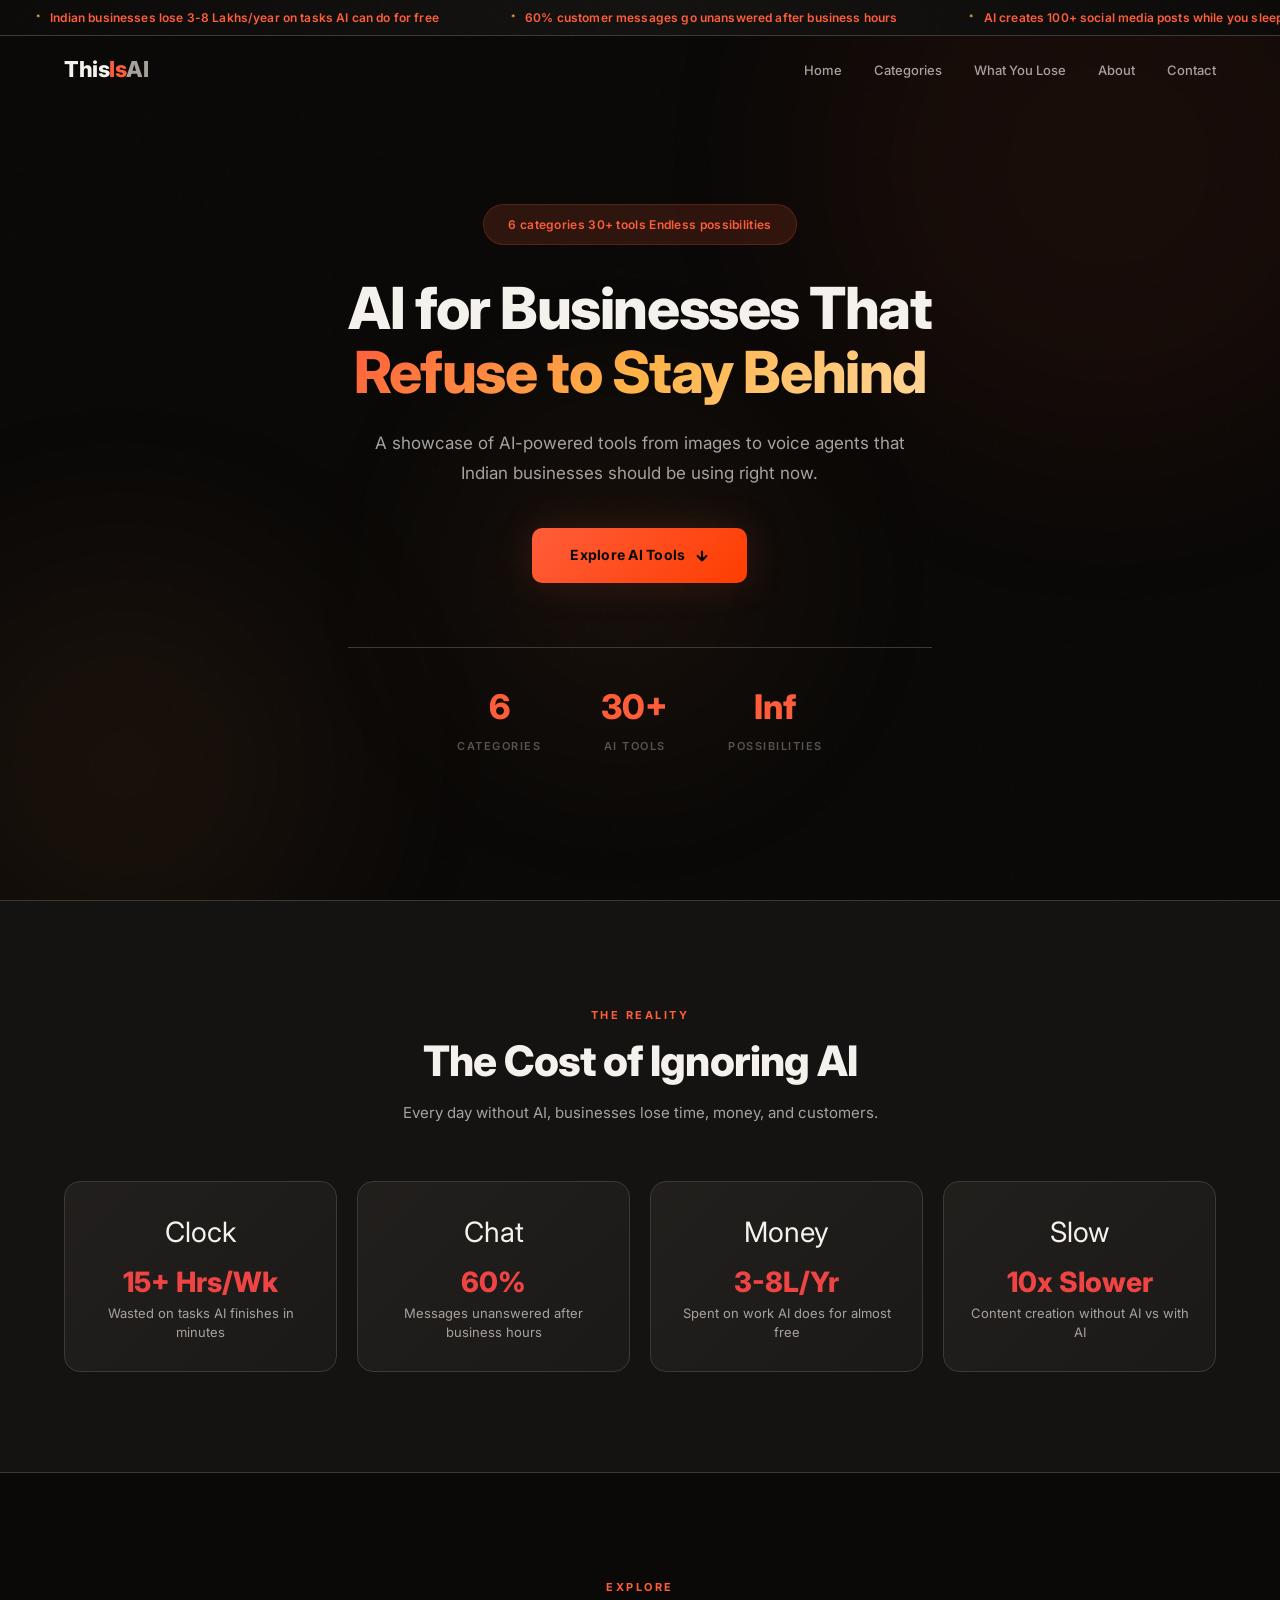
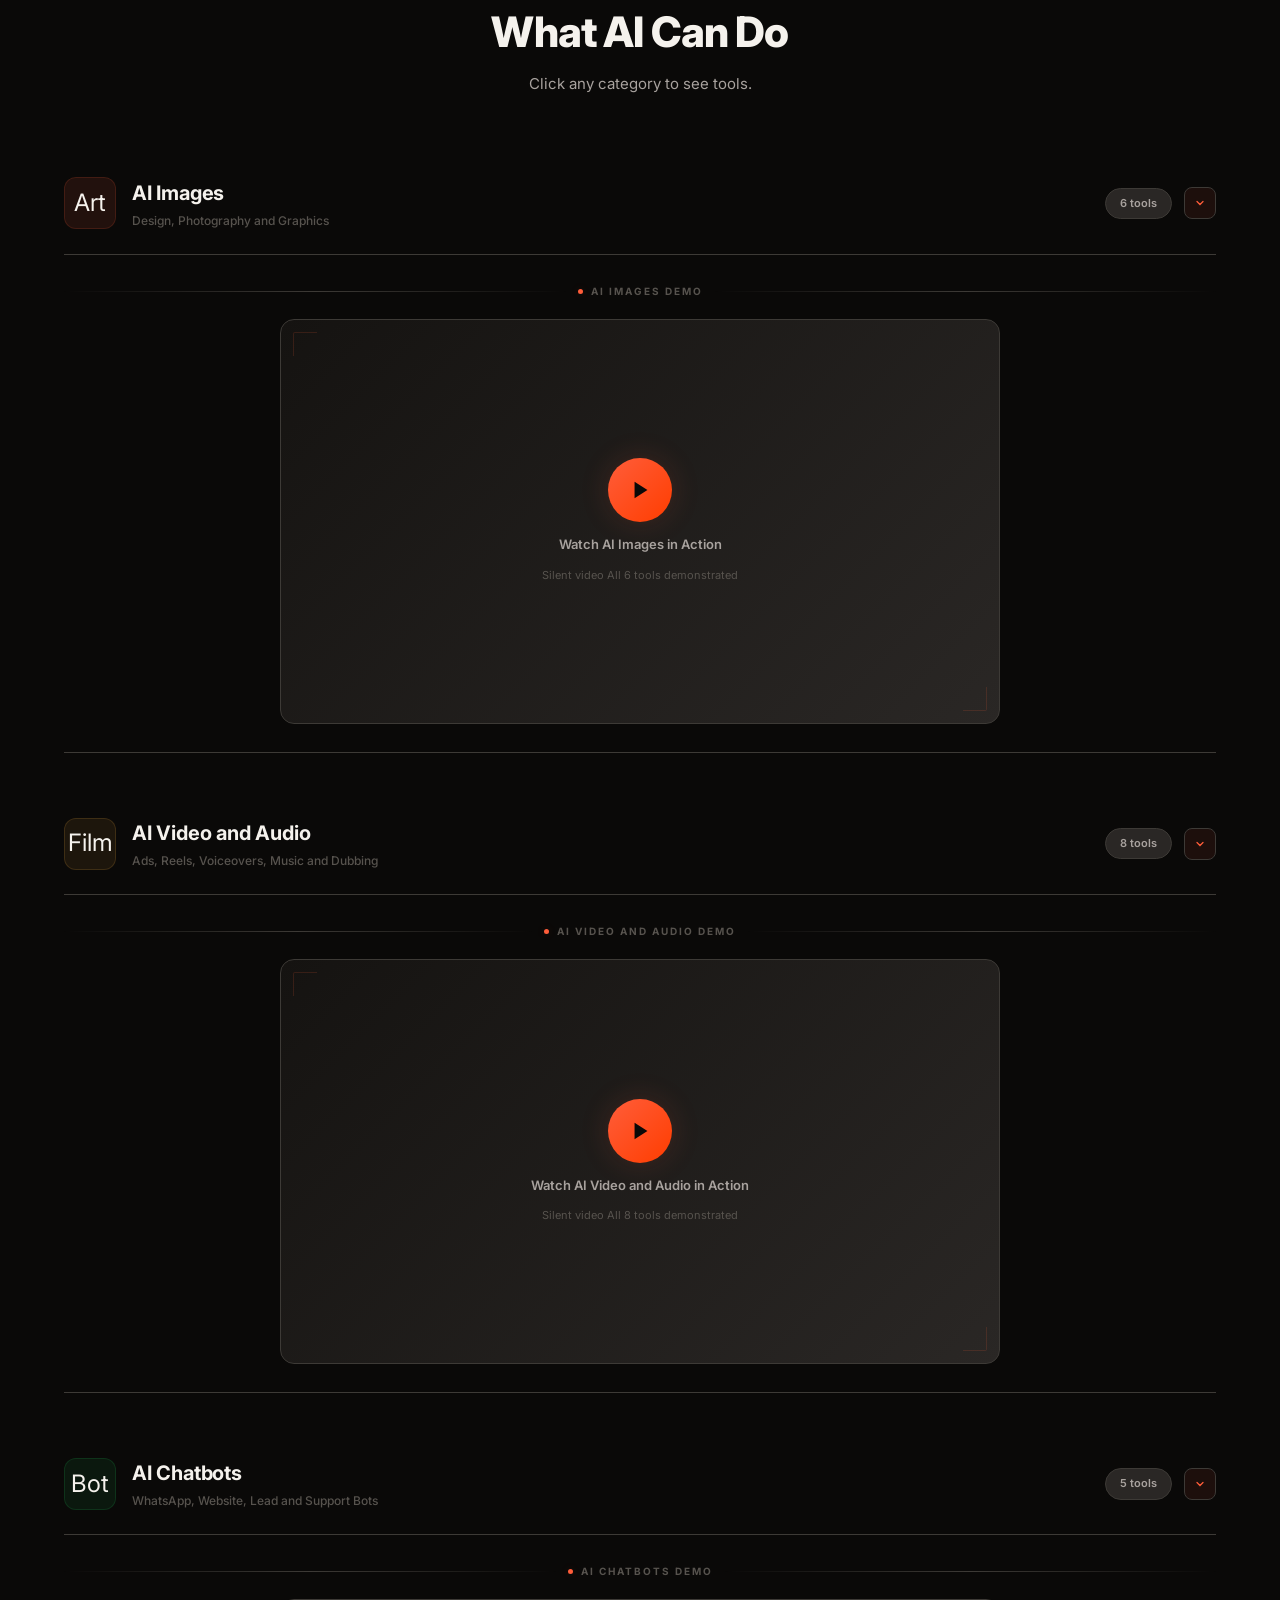
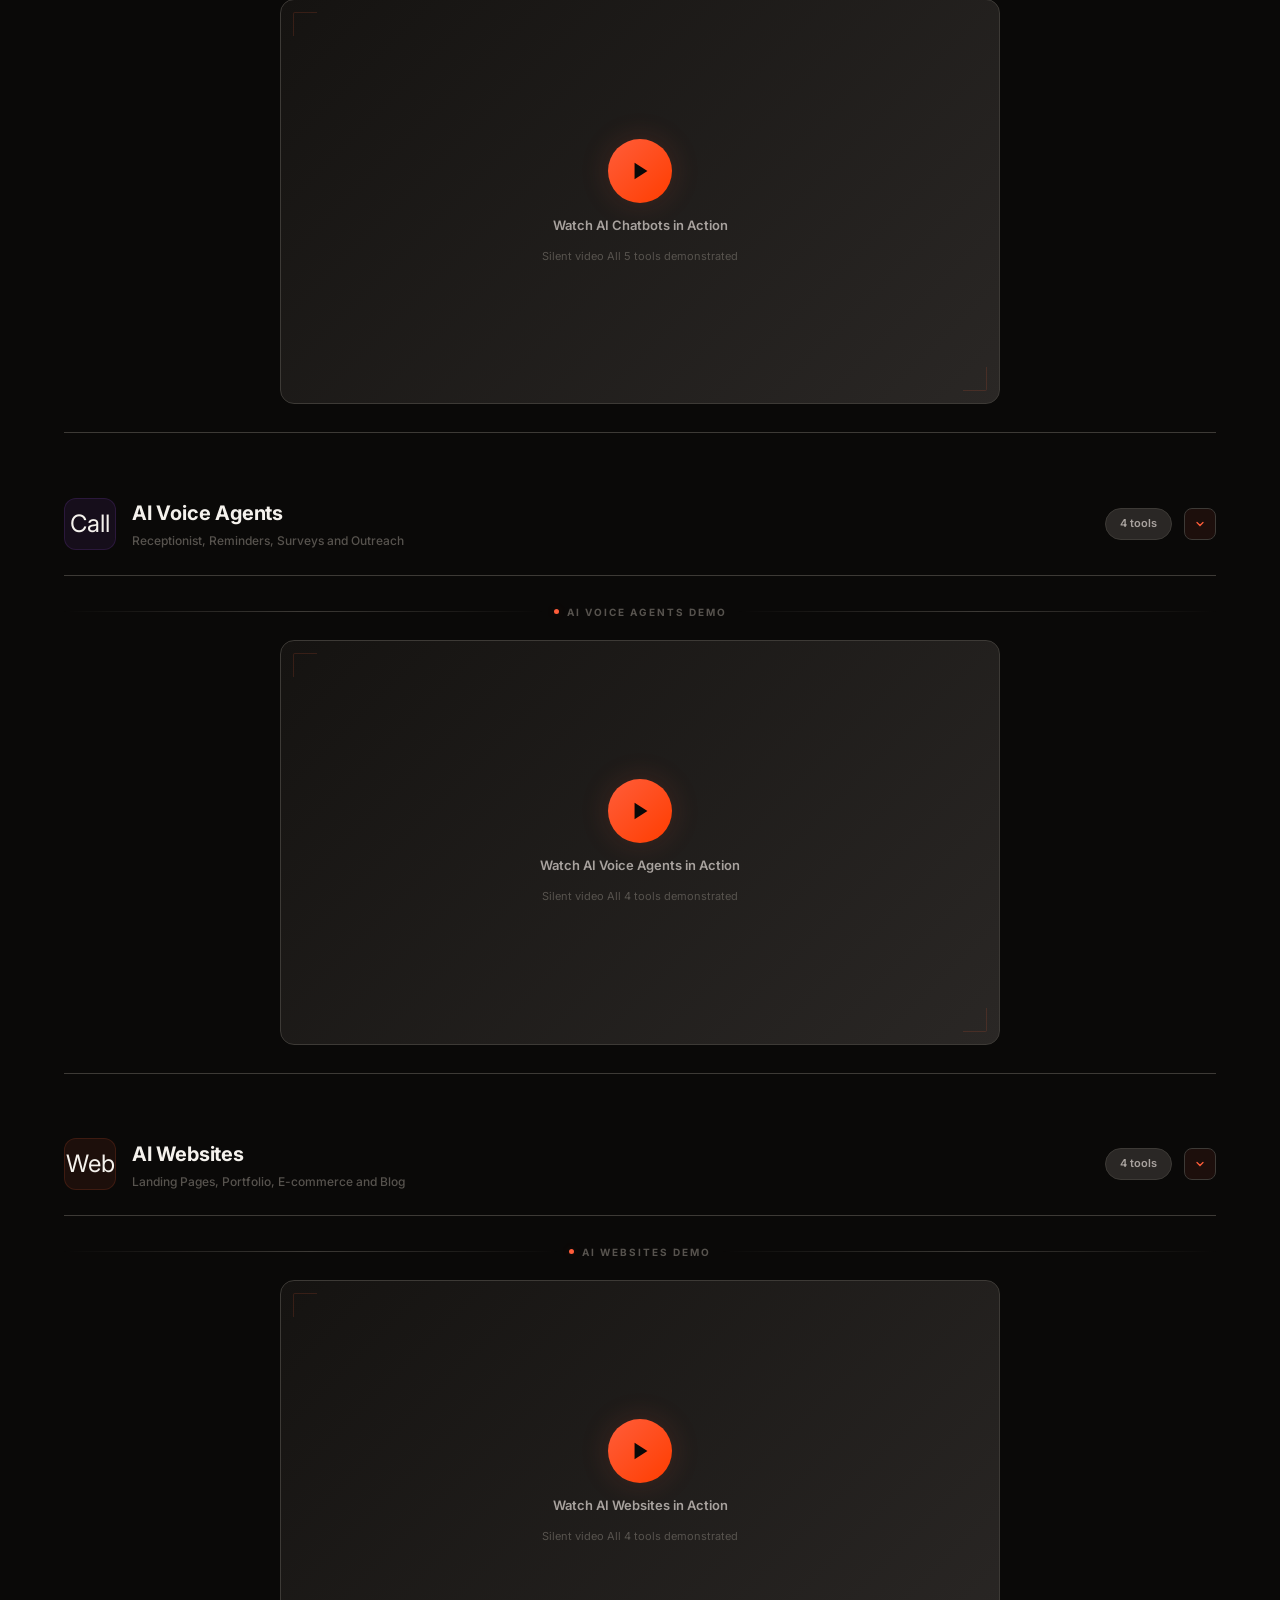
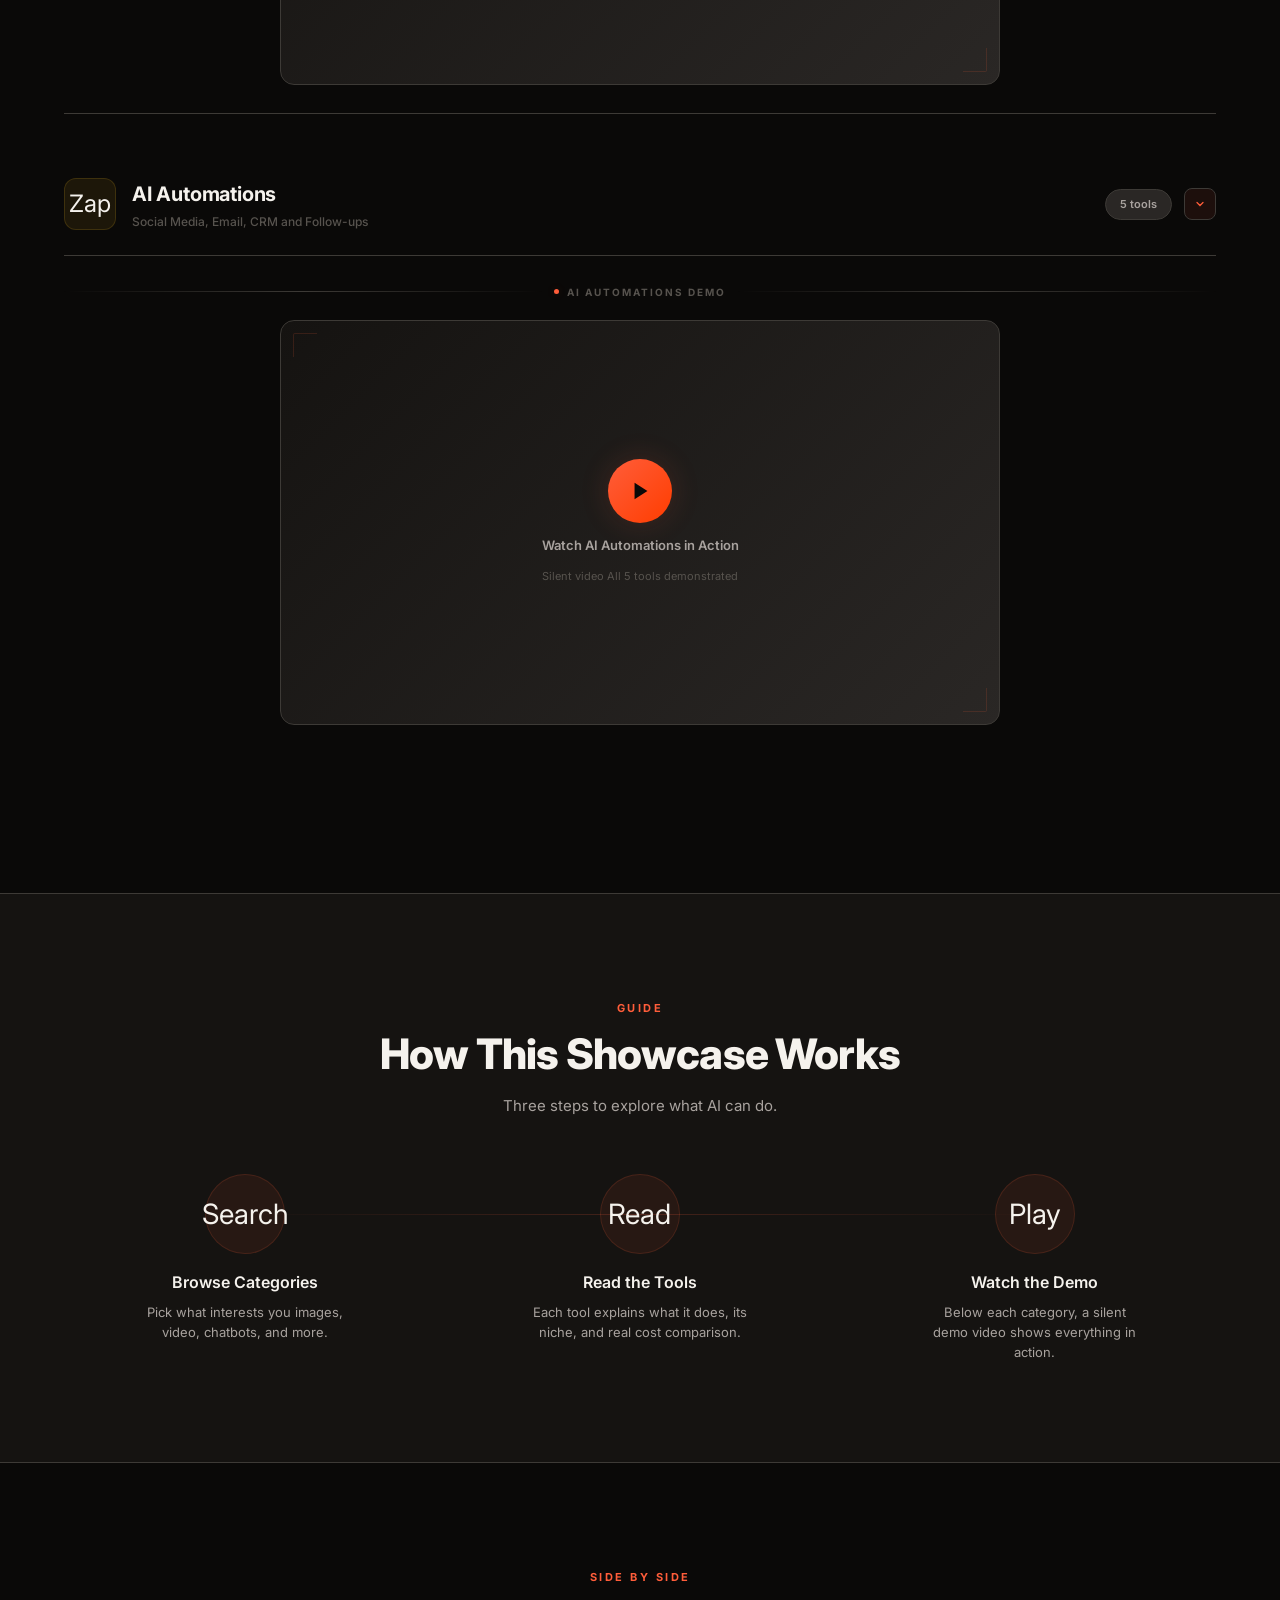
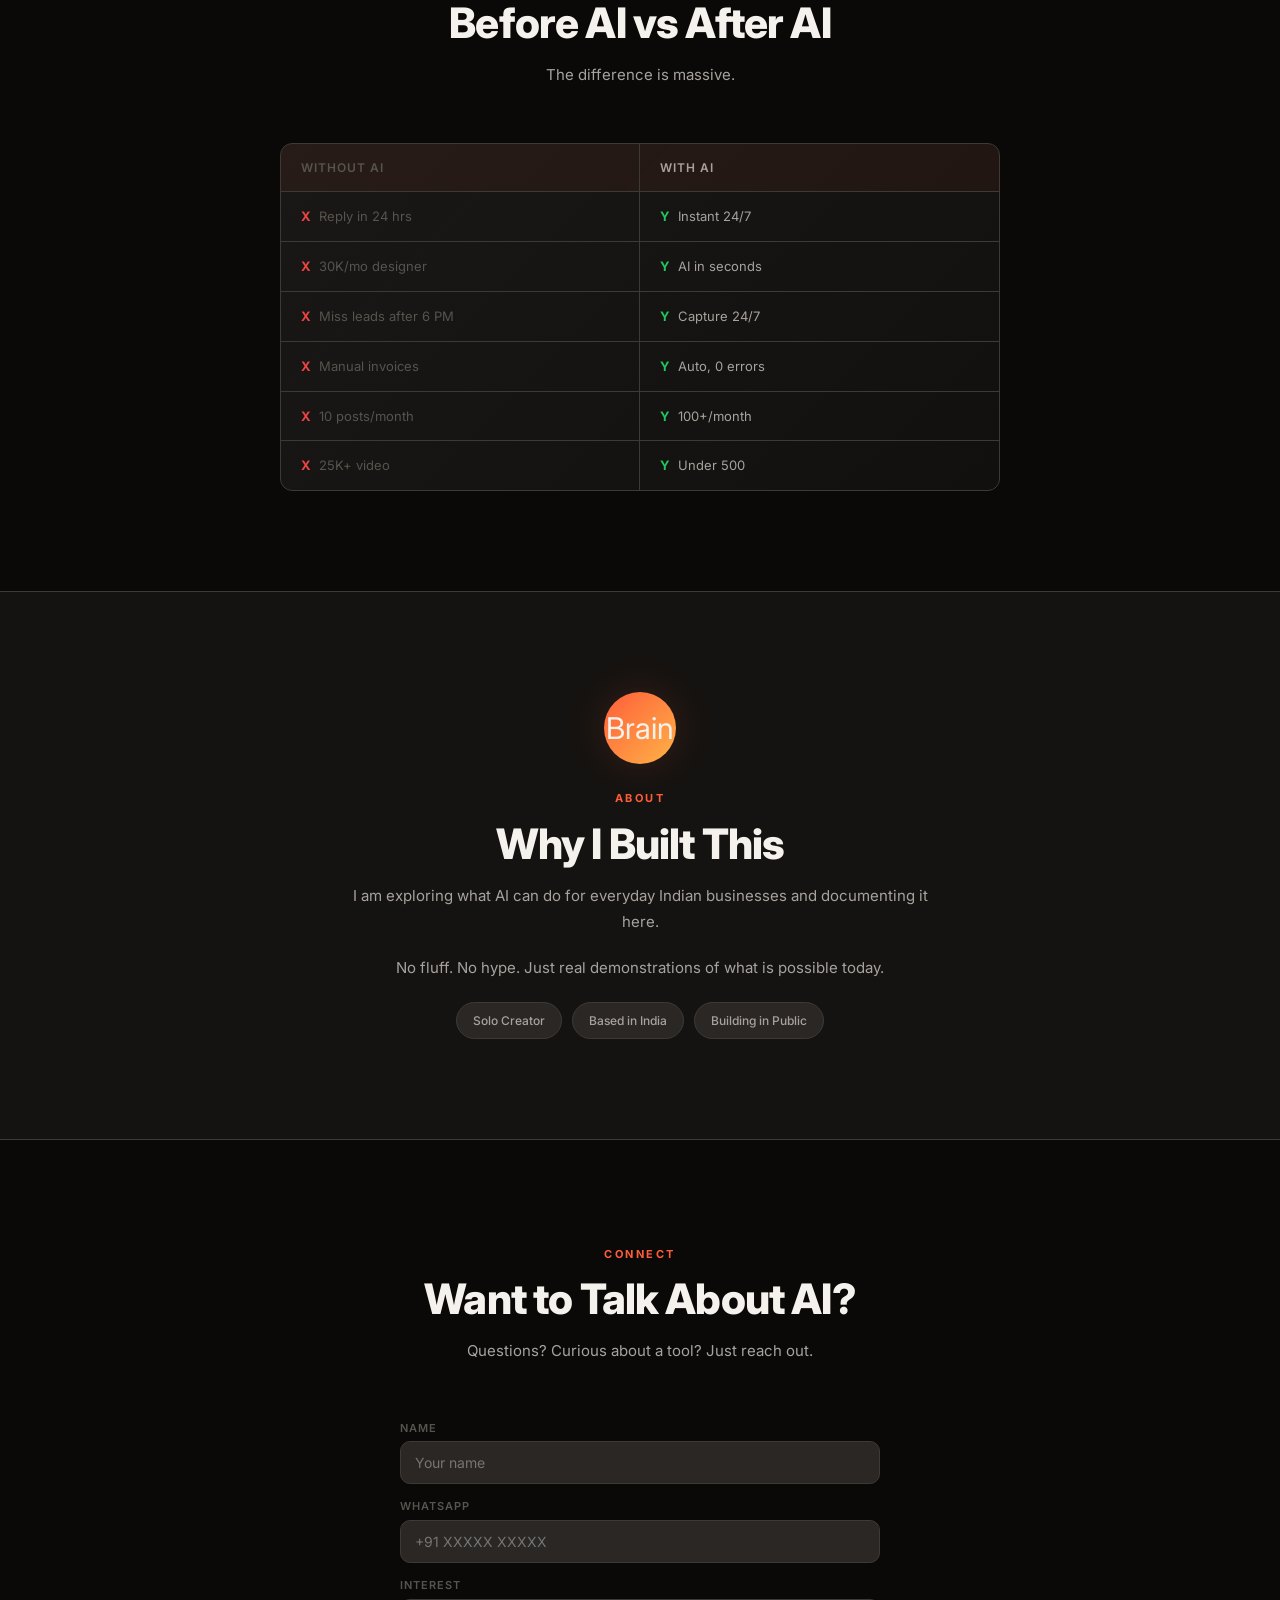
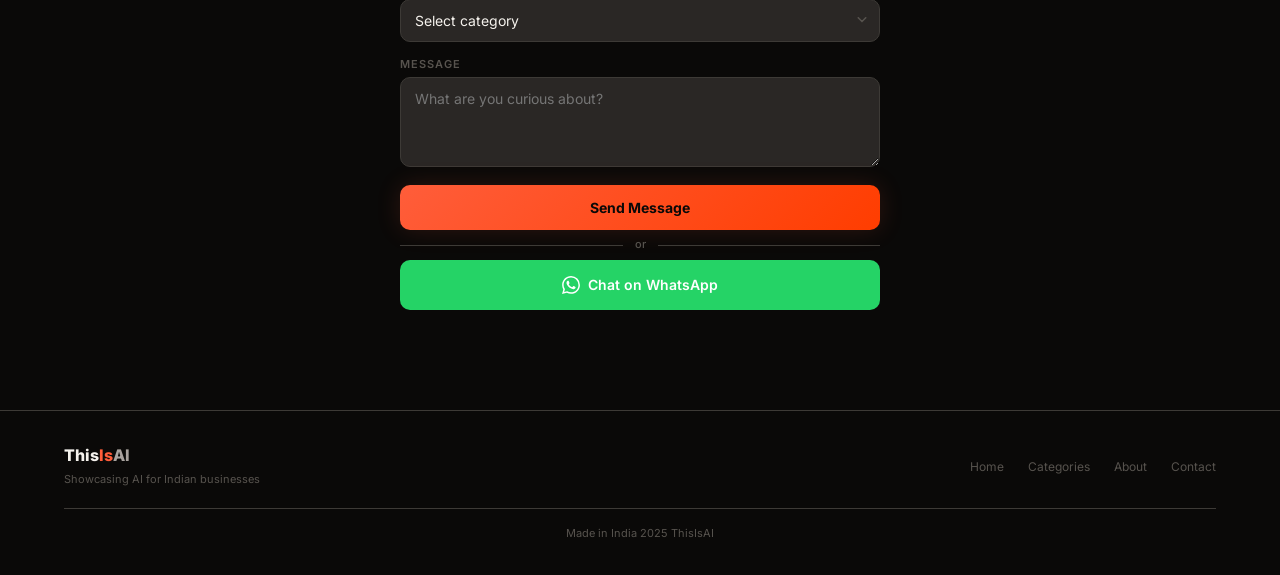
==== thisisai/index.html @ c2b62464 "Add files via upload" ====
<!DOCTYPE html>
<html lang="en">
<head>
    <meta charset="UTF-8">
    <meta name="viewport" content="width=device-width, initial-scale=1.0">
    <title>ThisIsAI — See What AI Can Actually Do</title>
    <meta name="description" content="A showcase of AI-powered tools that Indian businesses should be using right now.">
    <meta property="og:title" content="ThisIsAI — See What AI Can Actually Do">
    <meta property="og:description" content="Explore 30+ AI tools across 6 categories that can transform Indian businesses.">
    <meta property="og:type" content="website">
    <meta name="theme-color" content="#0A0908">
    <link rel="preconnect" href="https://fonts.googleapis.com">
    <link rel="preconnect" href="https://fonts.gstatic.com" crossorigin>
    <link href="https://fonts.googleapis.com/css2?family=Inter:wght@300;400;500;600;700;800;900&display=swap" rel="stylesheet">
    <link rel="stylesheet" href="css/style.css">
</head>
<body>
    <div class="bg-orbs">
        <div class="bg-orb bg-orb-1"></div>
        <div class="bg-orb bg-orb-2"></div>
        <div class="bg-orb bg-orb-3"></div>
    </div>
    <div class="ticker-wrap">
        <div class="ticker">
            <span>Indian businesses lose 3-8 Lakhs/year on tasks AI can do for free</span>
            <span>60% customer messages go unanswered after business hours</span>
            <span>AI creates 100+ social media posts while you sleep</span>
            <span>Chatbots handle 1000s of customers zero salary</span>
            <span>AI voice agents answer every call 24/7</span>
            <span>Websites that took 4 weeks now take 1 hour with AI</span>
            <span>AI video ads cost under 500 vs 25000+ traditional</span>
            <span>80% of leads never followed up AI automation fixes this</span>
            <span>Indian businesses lose 3-8 Lakhs/year on tasks AI can do for free</span>
            <span>60% customer messages go unanswered after business hours</span>
            <span>AI creates 100+ social media posts while you sleep</span>
            <span>Chatbots handle 1000s of customers zero salary</span>
            <span>AI voice agents answer every call 24/7</span>
            <span>Websites that took 4 weeks now take 1 hour with AI</span>
            <span>AI video ads cost under 500 vs 25000+ traditional</span>
            <span>80% of leads never followed up AI automation fixes this</span>
        </div>
    </div>
    <nav class="navbar" id="navbar">
        <div class="container">
            <a href="#hero" class="nav-logo">
                <span class="lo-t">This</span><span class="lo-i">Is</span><span class="lo-a">AI</span>
            </a>
            <ul class="nav-links">
                <li><a href="#hero">Home</a></li>
                <li><a href="#categories">Categories</a></li>
                <li><a href="#cost">What You Lose</a></li>
                <li><a href="#about">About</a></li>
                <li><a href="#contact">Contact</a></li>
            </ul>
            <button class="hamburger" id="hamburger" aria-label="Toggle menu">
                <span></span><span></span><span></span>
            </button>
        </div>
    </nav>
    <div class="mobile-menu" id="mobileMenu">
        <a href="#hero" class="mobile-menu-link">Home</a>
        <a href="#categories" class="mobile-menu-link">Categories</a>
        <a href="#cost" class="mobile-menu-link">What You Lose</a>
        <a href="#about" class="mobile-menu-link">About</a>
        <a href="#contact" class="mobile-menu-link">Contact</a>
    </div>
    <section class="hero" id="hero">
        <div class="hero-dots"></div>
        <div class="hero-content">
            <div class="hero-badge reveal">6 categories 30+ tools Endless possibilities</div>
            <h1 class="hero-title reveal rd1">
                <span class="l1">AI for Businesses That</span><br>
                <span class="l2">Refuse to Stay Behind</span>
            </h1>
            <p class="hero-sub reveal rd2">A showcase of AI-powered tools from images to voice agents that Indian businesses should be using right now.</p>
            <a href="#categories" class="hero-cta reveal rd3">
                Explore AI Tools
                <svg width="14" height="14" viewBox="0 0 16 16" fill="none">
                    <path d="M8 3v10M3 8l5 5 5-5" stroke="currentColor" stroke-width="2.5" stroke-linecap="round" stroke-linejoin="round"/>
                </svg>
            </a>
            <div class="hero-stats reveal rd4">
                <div><div class="hero-stat-n">6</div><div class="hero-stat-l">Categories</div></div>
                <div><div class="hero-stat-n">30+</div><div class="hero-stat-l">AI Tools</div></div>
                <div><div class="hero-stat-n">Inf</div><div class="hero-stat-l">Possibilities</div></div>
            </div>
        </div>
    </section>
    <section class="section cost-section" id="cost">
        <div class="container">
            <div class="s-header">
                <div class="s-label reveal">The Reality</div>
                <h2 class="s-title reveal rd1">The Cost of Ignoring AI</h2>
                <p class="s-sub reveal rd2">Every day without AI, businesses lose time, money, and customers.</p>
            </div>
            <div class="cost-grid">
                <div class="cost-card reveal"><div class="cost-icon">Clock</div><div class="cost-num">15+ Hrs/Wk</div><div class="cost-text">Wasted on tasks AI finishes in minutes</div></div>
                <div class="cost-card reveal rd1"><div class="cost-icon">Chat</div><div class="cost-num">60%</div><div class="cost-text">Messages unanswered after business hours</div></div>
                <div class="cost-card reveal rd2"><div class="cost-icon">Money</div><div class="cost-num">3-8L/Yr</div><div class="cost-text">Spent on work AI does for almost free</div></div>
                <div class="cost-card reveal rd3"><div class="cost-icon">Slow</div><div class="cost-num">10x Slower</div><div class="cost-text">Content creation without AI vs with AI</div></div>
            </div>
        </div>
    </section>
    <section class="section" id="categories">
        <div class="container">
            <div class="s-header">
                <div class="s-label reveal">Explore</div>
                <h2 class="s-title reveal rd1">What AI Can Do</h2>
                <p class="s-sub reveal rd2">Click any category to see tools.</p>
            </div>
            <div class="cat-showcase">
                <div class="cat-block reveal" id="cat-img">
                    <div class="cat-top" role="button" tabindex="0" aria-expanded="false">
                        <div class="cat-top-left">
                            <div class="cat-icon-wrap ico-img">Art</div>
                            <div class="cat-meta"><h3>AI Images</h3><p>Design, Photography and Graphics</p></div>
                        </div>
                        <div class="cat-count"><span class="cat-count-badge">6 tools</span><div class="cat-arrow"><svg viewBox="0 0 24 24"><path d="M6 9l6 6 6-6"/></svg></div></div>
                    </div>
                    <div class="cat-body"><div class="cat-body-inner">
                        <p class="cat-desc">Logos, product photos, social media graphics, banners AI generates professional-quality images in seconds.</p>
                        <div class="tools-list">
                            <div class="tl-item" data-a="img"><div class="tl-num">01</div><div class="tl-content"><div class="tl-niche">Brand Identity</div><div class="tl-name">Logo Design with AI</div><div class="tl-desc">Generate unique logos from a business name and style preference. 50+ options instantly.</div></div><div class="tl-compare"><div class="tl-cmp tl-cmp-w"><span class="tl-cmp-icon">Y</span><div class="tl-cmp-t">50+ options in 2 mins Free</div></div><div class="tl-cmp tl-cmp-x"><span class="tl-cmp-icon">X</span><div class="tl-cmp-t">3-7 days 5K-25K</div></div></div></div>
                            <div class="tl-item" data-a="img"><div class="tl-num">02</div><div class="tl-content"><div class="tl-niche">E-commerce</div><div class="tl-name">Product Photography with AI</div><div class="tl-desc">Studio-quality product images without camera or studio. Any background, any angle.</div></div><div class="tl-compare"><div class="tl-cmp tl-cmp-w"><span class="tl-cmp-icon">Y</span><div class="tl-cmp-t">Instant shots Any background</div></div><div class="tl-cmp tl-cmp-x"><span class="tl-cmp-icon">X</span><div class="tl-cmp-t">10K+/shoot Days wait</div></div></div></div>
                            <div class="tl-item" data-a="img"><div class="tl-num">03</div><div class="tl-content"><div class="tl-niche">Social Media</div><div class="tl-name">Social Media Post Design</div><div class="tl-desc">Branded Instagram, Facebook, LinkedIn graphics. Consistent brand identity every time.</div></div><div class="tl-compare"><div class="tl-cmp tl-cmp-w"><span class="tl-cmp-icon">Y</span><div class="tl-cmp-t">30 posts in 10 mins</div></div><div class="tl-cmp tl-cmp-x"><span class="tl-cmp-icon">X</span><div class="tl-cmp-t">15K/mo designer</div></div></div></div>
                            <div class="tl-item" data-a="img"><div class="tl-num">04</div><div class="tl-content"><div class="tl-niche">Print and Offline</div><div class="tl-name">Business Card and Brochure</div><div class="tl-desc">Print-ready cards and brochures with multiple design variations.</div></div><div class="tl-compare"><div class="tl-cmp tl-cmp-w"><span class="tl-cmp-icon">Y</span><div class="tl-cmp-t">Ready in 1 min</div></div><div class="tl-cmp tl-cmp-x"><span class="tl-cmp-icon">X</span><div class="tl-cmp-t">2K-5K Revisions</div></div></div></div>
                            <div class="tl-item" data-a="img"><div class="tl-num">05</div><div class="tl-content"><div class="tl-niche">Photo Editing</div><div class="tl-name">Background Remover and Editor</div><div class="tl-desc">One-click background removal and swap. Bulk process hundreds of images.</div></div><div class="tl-compare"><div class="tl-cmp tl-cmp-w"><span class="tl-cmp-icon">Y</span><div class="tl-cmp-t">1 click, 3 seconds</div></div><div class="tl-cmp tl-cmp-x"><span class="tl-cmp-icon">X</span><div class="tl-cmp-t">30 min/image manual</div></div></div></div>
                            <div class="tl-item" data-a="img"><div class="tl-num">06</div><div class="tl-content"><div class="tl-niche">Paid Advertising</div><div class="tl-name">Banner and Ad Creative</div><div class="tl-desc">Google, Facebook, website banners in all sizes. Auto-generated A/B variations.</div></div><div class="tl-compare"><div class="tl-cmp tl-cmp-w"><span class="tl-cmp-icon">Y</span><div class="tl-cmp-t">All sizes, 1 click</div></div><div class="tl-cmp tl-cmp-x"><span class="tl-cmp-icon">X</span><div class="tl-cmp-t">1K+/banner</div></div></div></div>
                        </div>
                    </div></div>
                </div>
                <div class="demo-video reveal">
                    <div class="demo-label"><div class="demo-label-line"></div><div class="demo-label-text"><span class="demo-dot"></span>AI Images Demo</div><div class="demo-label-line"></div></div>
                    <div class="demo-box" role="button" tabindex="0"><div class="demo-inner"><div class="play-big"><svg viewBox="0 0 24 24"><polygon points="5,3 19,12 5,21"/></svg></div><div class="demo-title">Watch AI Images in Action</div><div class="demo-sub">Silent video All 6 tools demonstrated</div></div></div>
                </div>
                <div class="cat-block reveal" id="cat-vid">
                    <div class="cat-top" role="button" tabindex="0" aria-expanded="false">
                        <div class="cat-top-left">
                            <div class="cat-icon-wrap ico-vid">Film</div>
                            <div class="cat-meta"><h3>AI Video and Audio</h3><p>Ads, Reels, Voiceovers, Music and Dubbing</p></div>
                        </div>
                        <div class="cat-count"><span class="cat-count-badge">8 tools</span><div class="cat-arrow"><svg viewBox="0 0 24 24"><path d="M6 9l6 6 6-6"/></svg></div></div>
                    </div>
                    <div class="cat-body"><div class="cat-body-inner">
                        <p class="cat-desc">Professional videos and audio without cameras, mics, or editing software.</p>
                        <div class="tools-list">
                            <div class="tl-item" data-a="vid"><div class="tl-num">01</div><div class="tl-content"><div class="tl-niche">Advertising</div><div class="tl-name">Video Ad Maker</div><div class="tl-desc">Promotional videos from text or product image. No filming needed.</div></div><div class="tl-compare"><div class="tl-cmp tl-cmp-w"><span class="tl-cmp-icon">Y</span><div class="tl-cmp-t">Video in 5 mins</div></div><div class="tl-cmp tl-cmp-x"><span class="tl-cmp-icon">X</span><div class="tl-cmp-t">25K+ Weeks</div></div></div></div>
                            <div class="tl-item" data-a="vid"><div class="tl-num">02</div><div class="tl-content"><div class="tl-niche">Social Media</div><div class="tl-name">Instagram Reel Generator</div><div class="tl-desc">Text to short-form vertical reels with auto-captions.</div></div><div class="tl-compare"><div class="tl-cmp tl-cmp-w"><span class="tl-cmp-icon">Y</span><div class="tl-cmp-t">10 reels/hour</div></div><div class="tl-cmp tl-cmp-x"><span class="tl-cmp-icon">X</span><div class="tl-cmp-t">2-3 hrs/reel</div></div></div></div>
                            <div class="tl-item" data-a="vid"><div class="tl-num">03</div><div class="tl-content"><div class="tl-niche">Product</div><div class="tl-name">Explainer Video Creator</div><div class="tl-desc">Animated or talking-head explainers. Script in, video out.</div></div><div class="tl-compare"><div class="tl-cmp tl-cmp-w"><span class="tl-cmp-icon">Y</span><div class="tl-cmp-t">10 mins Professional</div></div><div class="tl-cmp tl-cmp-x"><span class="tl-cmp-icon">X</span><div class="tl-cmp-t">30K-1L 2-4 weeks</div></div></div></div>
                            <div class="tl-item" data-a="vid"><div class="tl-num">04</div><div class="tl-content"><div class="tl-niche">Localization</div><div class="tl-name">Video and Audio Dubber</div><div class="tl-desc">Dub into Hindi, Tamil, Telugu, Bengali with lip-sync.</div></div><div class="tl-compare"><div class="tl-cmp tl-cmp-w"><span class="tl-cmp-icon">Y</span><div class="tl-cmp-t">10 languages Minutes</div></div><div class="tl-cmp tl-cmp-x"><span class="tl-cmp-icon">X</span><div class="tl-cmp-t">20K+/language</div></div></div></div>
                            <div class="tl-item" data-a="vid"><div class="tl-num">05</div><div class="tl-content"><div class="tl-niche">Content</div><div class="tl-name">AI Voiceover Generator</div><div class="tl-desc">Natural human-like voiceovers in multiple languages.</div></div><div class="tl-compare"><div class="tl-cmp tl-cmp-w"><span class="tl-cmp-icon">Y</span><div class="tl-cmp-t">30 seconds Multi-voice</div></div><div class="tl-cmp tl-cmp-x"><span class="tl-cmp-icon">X</span><div class="tl-cmp-t">5K+/recording</div></div></div></div>
                            <div class="tl-item" data-a="vid"><div class="tl-num">06</div><div class="tl-content"><div class="tl-niche">Reels and Ads</div><div class="tl-name">Background Music Creator</div><div class="tl-desc">Royalty-free music for any mood. No copyright strikes.</div></div><div class="tl-compare"><div class="tl-cmp tl-cmp-w"><span class="tl-cmp-icon">Y</span><div class="tl-cmp-t">Unlimited Zero copyright</div></div><div class="tl-cmp tl-cmp-x"><span class="tl-cmp-icon">X</span><div class="tl-cmp-t">500-2K/track</div></div></div></div>
                            <div class="tl-item" data-a="vid"><div class="tl-num">07</div><div class="tl-content"><div class="tl-niche">Social Proof</div><div class="tl-name">Testimonial Video Creator</div><div class="tl-desc">Written reviews become realistic testimonial videos.</div></div><div class="tl-compare"><div class="tl-cmp tl-cmp-w"><span class="tl-cmp-icon">Y</span><div class="tl-cmp-t">Text to Video</div></div><div class="tl-cmp tl-cmp-x"><span class="tl-cmp-icon">X</span><div class="tl-cmp-t">Camera + editing</div></div></div></div>
                            <div class="tl-item" data-a="vid"><div class="tl-num">08</div><div class="tl-content"><div class="tl-niche">YouTube</div><div class="tl-name">Thumbnail Generator</div><div class="tl-desc">Click-worthy thumbnails optimized for views.</div></div><div class="tl-compare"><div class="tl-cmp tl-cmp-w"><span class="tl-cmp-icon">Y</span><div class="tl-cmp-t">10 options, 1 min</div></div><div class="tl-cmp tl-cmp-x"><span class="tl-cmp-icon">X</span><div class="tl-cmp-t">Photoshop 30+ min</div></div></div></div>
                        </div>
                    </div></div>
                </div>
                <div class="demo-video reveal">
                    <div class="demo-label"><div class="demo-label-line"></div><div class="demo-label-text"><span class="demo-dot"></span>AI Video and Audio Demo</div><div class="demo-label-line"></div></div>
                    <div class="demo-box" role="button" tabindex="0"><div class="demo-inner"><div class="play-big"><svg viewBox="0 0 24 24"><polygon points="5,3 19,12 5,21"/></svg></div><div class="demo-title">Watch AI Video and Audio in Action</div><div class="demo-sub">Silent video All 8 tools demonstrated</div></div></div>
                </div>
                <div class="cat-block reveal" id="cat-chat">
                    <div class="cat-top" role="button" tabindex="0" aria-expanded="false">
                        <div class="cat-top-left">
                            <div class="cat-icon-wrap ico-chat">Bot</div>
                            <div class="cat-meta"><h3>AI Chatbots</h3><p>WhatsApp, Website, Lead and Support Bots</p></div>
                        </div>
                        <div class="cat-count"><span class="cat-count-badge">5 tools</span><div class="cat-arrow"><svg viewBox="0 0 24 24"><path d="M6 9l6 6 6-6"/></svg></div></div>
                    </div>
                    <div class="cat-body"><div class="cat-body-inner">
                        <p class="cat-desc">AI chatbots that work 24/7 on WhatsApp and your website. No salaries, no breaks.</p>
                        <div class="tools-list">
                            <div class="tl-item" data-a="chat"><div class="tl-num">01</div><div class="tl-content"><div class="tl-niche">Customer Support</div><div class="tl-name">WhatsApp Chatbot</div><div class="tl-desc">Answers queries, takes orders, sends updates on WhatsApp 24/7.</div></div><div class="tl-compare"><div class="tl-cmp tl-cmp-w"><span class="tl-cmp-icon">Y</span><div class="tl-cmp-t">Instant Handles 1000s</div></div><div class="tl-cmp tl-cmp-x"><span class="tl-cmp-icon">X</span><div class="tl-cmp-t">Missed msgs 15K/mo</div></div></div></div>
                            <div class="tl-item" data-a="chat"><div class="tl-num">02</div><div class="tl-content"><div class="tl-niche">Lead Generation</div><div class="tl-name">Website Chatbot</div><div class="tl-desc">Captures every website visitor as a lead.</div></div><div class="tl-compare"><div class="tl-cmp tl-cmp-w"><span class="tl-cmp-icon">Y</span><div class="tl-cmp-t">Never miss a visitor</div></div><div class="tl-cmp tl-cmp-x"><span class="tl-cmp-icon">X</span><div class="tl-cmp-t">Visitors leave 30 sec</div></div></div></div>
                            <div class="tl-item" data-a="chat"><div class="tl-num">03</div><div class="tl-content"><div class="tl-niche">Sales</div><div class="tl-name">Lead Qualification Bot</div><div class="tl-desc">Asks right questions, scores leads. Only qualified prospects reach you.</div></div><div class="tl-compare"><div class="tl-cmp tl-cmp-w"><span class="tl-cmp-icon">Y</span><div class="tl-cmp-t">Only hot leads</div></div><div class="tl-cmp tl-cmp-x"><span class="tl-cmp-icon">X</span><div class="tl-cmp-t">Time on bad leads</div></div></div></div>
                            <div class="tl-item" data-a="chat"><div class="tl-num">04</div><div class="tl-content"><div class="tl-niche">Service</div><div class="tl-name">FAQ and Support Bot</div><div class="tl-desc">Answers all common questions instantly and accurately.</div></div><div class="tl-compare"><div class="tl-cmp tl-cmp-w"><span class="tl-cmp-icon">Y</span><div class="tl-cmp-t">Instant Zero wait</div></div><div class="tl-cmp tl-cmp-x"><span class="tl-cmp-icon">X</span><div class="tl-cmp-t">Repetitive calls</div></div></div></div>
                            <div class="tl-item" data-a="chat"><div class="tl-num">05</div><div class="tl-content"><div class="tl-niche">E-commerce</div><div class="tl-name">Order Tracking Bot</div><div class="tl-desc">Customers check order status via chat. Reduces support calls by 40%.</div></div><div class="tl-compare"><div class="tl-cmp tl-cmp-w"><span class="tl-cmp-icon">Y</span><div class="tl-cmp-t">Self-service 24/7</div></div><div class="tl-cmp tl-cmp-x"><span class="tl-cmp-icon">X</span><div class="tl-cmp-t">Where is my order</div></div></div></div>
                        </div>
                    </div></div>
                </div>
                <div class="demo-video reveal">
                    <div class="demo-label"><div class="demo-label-line"></div><div class="demo-label-text"><span class="demo-dot"></span>AI Chatbots Demo</div><div class="demo-label-line"></div></div>
                    <div class="demo-box" role="button" tabindex="0"><div class="demo-inner"><div class="play-big"><svg viewBox="0 0 24 24"><polygon points="5,3 19,12 5,21"/></svg></div><div class="demo-title">Watch AI Chatbots in Action</div><div class="demo-sub">Silent video All 5 tools demonstrated</div></div></div>
                </div>
                <div class="cat-block reveal" id="cat-voice">
                    <div class="cat-top" role="button" tabindex="0" aria-expanded="false">
                        <div class="cat-top-left">
                            <div class="cat-icon-wrap ico-voice">Call</div>
                            <div class="cat-meta"><h3>AI Voice Agents</h3><p>Receptionist, Reminders, Surveys and Outreach</p></div>
                        </div>
                        <div class="cat-count"><span class="cat-count-badge">4 tools</span><div class="cat-arrow"><svg viewBox="0 0 24 24"><path d="M6 9l6 6 6-6"/></svg></div></div>
                    </div>
                    <div class="cat-body"><div class="cat-body-inner">
                        <p class="cat-desc">AI that makes and receives phone calls. All on autopilot.</p>
                        <div class="tools-list">
                            <div class="tl-item" data-a="voice"><div class="tl-num">01</div><div class="tl-content"><div class="tl-niche">Front Desk</div><div class="tl-name">AI Phone Receptionist</div><div class="tl-desc">Answers every business call professionally. 24/7, no hold time.</div></div><div class="tl-compare"><div class="tl-cmp tl-cmp-w"><span class="tl-cmp-icon">Y</span><div class="tl-cmp-t">Every call answered</div></div><div class="tl-cmp tl-cmp-x"><span class="tl-cmp-icon">X</span><div class="tl-cmp-t">Missed calls 12K/mo</div></div></div></div>
                            <div class="tl-item" data-a="voice"><div class="tl-num">02</div><div class="tl-content"><div class="tl-niche">Healthcare</div><div class="tl-name">Appointment Reminder</div><div class="tl-desc">Auto-calls to confirm appointments. Eliminates no-shows.</div></div><div class="tl-compare"><div class="tl-cmp tl-cmp-w"><span class="tl-cmp-icon">Y</span><div class="tl-cmp-t">Zero no-shows</div></div><div class="tl-cmp tl-cmp-x"><span class="tl-cmp-icon">X</span><div class="tl-cmp-t">20-30% no-show</div></div></div></div>
                            <div class="tl-item" data-a="voice"><div class="tl-num">03</div><div class="tl-content"><div class="tl-niche">CX</div><div class="tl-name">Feedback and Survey Caller</div><div class="tl-desc">AI calls post-purchase for feedback. Auto-analyzed with insights.</div></div><div class="tl-compare"><div class="tl-cmp tl-cmp-w"><span class="tl-cmp-icon">Y</span><div class="tl-cmp-t">100% surveyed</div></div><div class="tl-cmp tl-cmp-x"><span class="tl-cmp-icon">X</span><div class="tl-cmp-t">5% response rate</div></div></div></div>
                            <div class="tl-item" data-a="voice"><div class="tl-num">04</div><div class="tl-content"><div class="tl-niche">Sales</div><div class="tl-name">Cold Outreach Caller</div><div class="tl-desc">100 calls/hour from your lead list. Consistent pitch, zero fatigue.</div></div><div class="tl-compare"><div class="tl-cmp tl-cmp-w"><span class="tl-cmp-icon">Y</span><div class="tl-cmp-t">100 calls/hour</div></div><div class="tl-cmp tl-cmp-x"><span class="tl-cmp-icon">X</span><div class="tl-cmp-t">10 calls/hour</div></div></div></div>
                        </div>
                    </div></div>
                </div>
                <div class="demo-video reveal">
                    <div class="demo-label"><div class="demo-label-line"></div><div class="demo-label-text"><span class="demo-dot"></span>AI Voice Agents Demo</div><div class="demo-label-line"></div></div>
                    <div class="demo-box" role="button" tabindex="0"><div class="demo-inner"><div class="play-big"><svg viewBox="0 0 24 24"><polygon points="5,3 19,12 5,21"/></svg></div><div class="demo-title">Watch AI Voice Agents in Action</div><div class="demo-sub">Silent video All 4 tools demonstrated</div></div></div>
                </div>
                <div class="cat-block reveal" id="cat-web">
                    <div class="cat-top" role="button" tabindex="0" aria-expanded="false">
                        <div class="cat-top-left">
                            <div class="cat-icon-wrap ico-web">Web</div>
                            <div class="cat-meta"><h3>AI Websites</h3><p>Landing Pages, Portfolio, E-commerce and Blog</p></div>
                        </div>
                        <div class="cat-count"><span class="cat-count-badge">4 tools</span><div class="cat-arrow"><svg viewBox="0 0 24 24"><path d="M6 9l6 6 6-6"/></svg></div></div>
                    </div>
                    <div class="cat-body"><div class="cat-body-inner">
                        <p class="cat-desc">Complete websites built by AI. No coding required.</p>
                        <div class="tools-list">
                            <div class="tl-item" data-a="web"><div class="tl-num">01</div><div class="tl-content"><div class="tl-niche">Marketing</div><div class="tl-name">Landing Page Builder</div><div class="tl-desc">High-converting pages for products, services, events.</div></div><div class="tl-compare"><div class="tl-cmp tl-cmp-w"><span class="tl-cmp-icon">Y</span><div class="tl-cmp-t">Live in 1 hour</div></div><div class="tl-cmp tl-cmp-x"><span class="tl-cmp-icon">X</span><div class="tl-cmp-t">15K-50K 2-4 wks</div></div></div></div>
                            <div class="tl-item" data-a="web"><div class="tl-num">02</div><div class="tl-content"><div class="tl-niche">Personal Brand</div><div class="tl-name">Portfolio Website</div><div class="tl-desc">Professional portfolios for freelancers and businesses.</div></div><div class="tl-compare"><div class="tl-cmp tl-cmp-w"><span class="tl-cmp-icon">Y</span><div class="tl-cmp-t">30 mins Free</div></div><div class="tl-cmp tl-cmp-x"><span class="tl-cmp-icon">X</span><div class="tl-cmp-t">10K+ Weeks</div></div></div></div>
                            <div class="tl-item" data-a="web"><div class="tl-num">03</div><div class="tl-content"><div class="tl-niche">Online Selling</div><div class="tl-name">E-commerce Store</div><div class="tl-desc">Full store with product pages, cart, checkout.</div></div><div class="tl-compare"><div class="tl-cmp tl-cmp-w"><span class="tl-cmp-icon">Y</span><div class="tl-cmp-t">Store in 1 day</div></div><div class="tl-cmp tl-cmp-x"><span class="tl-cmp-icon">X</span><div class="tl-cmp-t">50K-2L Months</div></div></div></div>
                            <div class="tl-item" data-a="web"><div class="tl-num">04</div><div class="tl-content"><div class="tl-niche">SEO and Traffic</div><div class="tl-name">Blog and Content Site</div><div class="tl-desc">SEO-optimized blog that generates traffic on autopilot.</div></div><div class="tl-compare"><div class="tl-cmp tl-cmp-w"><span class="tl-cmp-icon">Y</span><div class="tl-cmp-t">50 posts/month</div></div><div class="tl-cmp tl-cmp-x"><span class="tl-cmp-icon">X</span><div class="tl-cmp-t">20K/mo writer</div></div></div></div>
                        </div>
                    </div></div>
                </div>
                <div class="demo-video reveal">
                    <div class="demo-label"><div class="demo-label-line"></div><div class="demo-label-text"><span class="demo-dot"></span>AI Websites Demo</div><div class="demo-label-line"></div></div>
                    <div class="demo-box" role="button" tabindex="0"><div class="demo-inner"><div class="play-big"><svg viewBox="0 0 24 24"><polygon points="5,3 19,12 5,21"/></svg></div><div class="demo-title">Watch AI Websites in Action</div><div class="demo-sub">Silent video All 4 tools demonstrated</div></div></div>
                </div>
                <div class="cat-block reveal" id="cat-auto">
                    <div class="cat-top" role="button" tabindex="0" aria-expanded="false">
                        <div class="cat-top-left">
                            <div class="cat-icon-wrap ico-auto">Zap</div>
                            <div class="cat-meta"><h3>AI Automations</h3><p>Social Media, Email, CRM and Follow-ups</p></div>
                        </div>
                        <div class="cat-count"><span class="cat-count-badge">5 tools</span><div class="cat-arrow"><svg viewBox="0 0 24 24"><path d="M6 9l6 6 6-6"/></svg></div></div>
                    </div>
                    <div class="cat-body"><div class="cat-body-inner">
                        <p class="cat-desc">Set up once, runs forever. All automated by AI.</p>
                        <div class="tools-list">
                            <div class="tl-item" data-a="auto"><div class="tl-num">01</div><div class="tl-content"><div class="tl-niche">Social Media</div><div class="tl-name">Auto-Poster</div><div class="tl-desc">Create and post across Instagram, Facebook, LinkedIn on schedule.</div></div><div class="tl-compare"><div class="tl-cmp tl-cmp-w"><span class="tl-cmp-icon">Y</span><div class="tl-cmp-t">Set once, forever</div></div><div class="tl-cmp tl-cmp-x"><span class="tl-cmp-icon">X</span><div class="tl-cmp-t">Daily manual work</div></div></div></div>
                            <div class="tl-item" data-a="auto"><div class="tl-num">02</div><div class="tl-content"><div class="tl-niche">Communication</div><div class="tl-name">Email Auto-Responder</div><div class="tl-desc">Smart contextual email replies. Professional, instant, 24/7.</div></div><div class="tl-compare"><div class="tl-cmp tl-cmp-w"><span class="tl-cmp-icon">Y</span><div class="tl-cmp-t">Instant 24/7</div></div><div class="tl-cmp tl-cmp-x"><span class="tl-cmp-icon">X</span><div class="tl-cmp-t">Delayed Lost deals</div></div></div></div>
                            <div class="tl-item" data-a="auto"><div class="tl-num">03</div><div class="tl-content"><div class="tl-niche">Accounting</div><div class="tl-name">Invoice Processor</div><div class="tl-desc">Scan invoices, extract data, organize. Zero errors.</div></div><div class="tl-compare"><div class="tl-cmp tl-cmp-w"><span class="tl-cmp-icon">Y</span><div class="tl-cmp-t">Scan then Done</div></div><div class="tl-cmp tl-cmp-x"><span class="tl-cmp-icon">X</span><div class="tl-cmp-t">Manual Errors</div></div></div></div>
                            <div class="tl-item" data-a="auto"><div class="tl-num">04</div><div class="tl-content"><div class="tl-niche">Brand</div><div class="tl-name">Review Manager</div><div class="tl-desc">Monitor reviews, auto-respond professionally.</div></div><div class="tl-compare"><div class="tl-cmp tl-cmp-w"><span class="tl-cmp-icon">Y</span><div class="tl-cmp-t">Reply in minutes</div></div><div class="tl-cmp tl-cmp-x"><span class="tl-cmp-icon">X</span><div class="tl-cmp-t">Reviews pile up</div></div></div></div>
                            <div class="tl-item" data-a="auto"><div class="tl-num">05</div><div class="tl-content"><div class="tl-niche">Sales</div><div class="tl-name">Lead Follow-Up</div><div class="tl-desc">Auto WhatsApp, emails, reminders to leads. 7 touchpoints.</div></div><div class="tl-compare"><div class="tl-cmp tl-cmp-w"><span class="tl-cmp-icon">Y</span><div class="tl-cmp-t">No lead forgotten</div></div><div class="tl-cmp tl-cmp-x"><span class="tl-cmp-icon">X</span><div class="tl-cmp-t">80% lost</div></div></div></div>
                        </div>
                    </div></div>
                </div>
                <div class="demo-video reveal">
                    <div class="demo-label"><div class="demo-label-line"></div><div class="demo-label-text"><span class="demo-dot"></span>AI Automations Demo</div><div class="demo-label-line"></div></div>
                    <div class="demo-box" role="button" tabindex="0"><div class="demo-inner"><div class="play-big"><svg viewBox="0 0 24 24"><polygon points="5,3 19,12 5,21"/></svg></div><div class="demo-title">Watch AI Automations in Action</div><div class="demo-sub">Silent video All 5 tools demonstrated</div></div></div>
                </div>
            </div>
        </div>
    </section>
    <section class="section how-section" id="how">
        <div class="container">
            <div class="s-header">
                <div class="s-label reveal">Guide</div>
                <h2 class="s-title reveal rd1">How This Showcase Works</h2>
                <p class="s-sub reveal rd2">Three steps to explore what AI can do.</p>
            </div>
            <div class="steps-row">
                <div class="step reveal"><div class="step-icon">Search</div><h3>Browse Categories</h3><p>Pick what interests you images, video, chatbots, and more.</p></div>
                <div class="step reveal rd2"><div class="step-icon">Read</div><h3>Read the Tools</h3><p>Each tool explains what it does, its niche, and real cost comparison.</p></div>
                <div class="step reveal rd3"><div class="step-icon">Play</div><h3>Watch the Demo</h3><p>Below each category, a silent demo video shows everything in action.</p></div>
            </div>
        </div>
    </section>
    <section class="section" id="compare">
        <div class="container">
            <div class="s-header">
                <div class="s-label reveal">Side by Side</div>
                <h2 class="s-title reveal rd1">Before AI vs After AI</h2>
                <p class="s-sub reveal rd2">The difference is massive.</p>
            </div>
            <div class="cmp-table reveal rd3">
                <div class="cmp-row cmp-head"><div class="cmp-cell bad">Without AI</div><div class="cmp-cell good">With AI</div></div>
                <div class="cmp-row"><div class="cmp-cell bad"><span class="cx">X</span> Reply in 24 hrs</div><div class="cmp-cell good"><span class="ck">Y</span> Instant 24/7</div></div>
                <div class="cmp-row"><div class="cmp-cell bad"><span class="cx">X</span> 30K/mo designer</div><div class="cmp-cell good"><span class="ck">Y</span> AI in seconds</div></div>
                <div class="cmp-row"><div class="cmp-cell bad"><span class="cx">X</span> Miss leads after 6 PM</div><div class="cmp-cell good"><span class="ck">Y</span> Capture 24/7</div></div>
                <div class="cmp-row"><div class="cmp-cell bad"><span class="cx">X</span> Manual invoices</div><div class="cmp-cell good"><span class="ck">Y</span> Auto, 0 errors</div></div>
                <div class="cmp-row"><div class="cmp-cell bad"><span class="cx">X</span> 10 posts/month</div><div class="cmp-cell good"><span class="ck">Y</span> 100+/month</div></div>
                <div class="cmp-row"><div class="cmp-cell bad"><span class="cx">X</span> 25K+ video</div><div class="cmp-cell good"><span class="ck">Y</span> Under 500</div></div>
            </div>
        </div>
    </section>
    <section class="section about-section" id="about">
        <div class="container">
            <div class="about-inner">
                <div class="about-avatar reveal">Brain</div>
                <div class="s-label reveal">About</div>
                <h2 class="s-title reveal rd1">Why I Built This</h2>
                <p class="about-text reveal rd2">I am exploring what AI can do for everyday Indian businesses and documenting it here.</p>
                <p class="about-text reveal rd3">No fluff. No hype. Just real demonstrations of what is possible today.</p>
                <div class="about-tags reveal rd4">
                    <span class="about-tag">Solo Creator</span>
                    <span class="about-tag">Based in India</span>
                    <span class="about-tag">Building in Public</span>
                </div>
            </div>
        </div>
    </section>
    <section class="section contact-section" id="contact">
        <div class="container">
            <div class="s-header">
                <div class="s-label reveal">Connect</div>
                <h2 class="s-title reveal rd1">Want to Talk About AI?</h2>
                <p class="s-sub reveal rd2">Questions? Curious about a tool? Just reach out.</p>
            </div>
            <div class="contact-wrap reveal rd3">
                <form class="c-form" action="https://api.web3forms.com/submit" method="POST">
                    <input type="hidden" name="access_key" value="YOUR-KEY">
                    <div class="fg"><label for="c-name">Name</label><input type="text" id="c-name" name="name" placeholder="Your name" required></div>
                    <div class="fg"><label for="c-phone">WhatsApp</label><input type="tel" id="c-phone" name="phone" placeholder="+91 XXXXX XXXXX" required></div>
                    <div class="fg"><label for="c-interest">Interest</label>
                        <select id="c-interest" name="interest">
                            <option disabled selected>Select category</option>
                            <option>Images</option>
                            <option>Video and Audio</option>
                            <option>Chatbots</option>
                            <option>Voice Agents</option>
                            <option>Websites</option>
                            <option>Automations</option>
                            <option>Everything</option>
                        </select>
                    </div>
                    <div class="fg"><label for="c-msg">Message</label><textarea id="c-msg" name="message" placeholder="What are you curious about?"></textarea></div>
                    <button type="submit" class="submit-btn">Send Message</button>
                </form>
                <div class="divider"><span>or</span></div>
                <a href="https://wa.me/91XXXXXXXXXX" class="wa-btn" target="_blank" rel="noopener noreferrer">
                    <svg width="18" height="18" viewBox="0 0 24 24" fill="currentColor"><path d="M17.472 14.382c-.297-.149-1.758-.867-2.03-.967-.273-.099-.471-.148-.67.15-.197.297-.767.966-.94 1.164-.173.199-.347.223-.644.075-.297-.15-1.255-.463-2.39-1.475-.883-.788-1.48-1.761-1.653-2.059-.173-.297-.018-.458.13-.606.134-.133.298-.347.446-.52.149-.174.198-.298.298-.497.099-.198.05-.371-.025-.52-.075-.149-.669-1.612-.916-2.207-.242-.579-.487-.5-.669-.51-.173-.008-.371-.01-.57-.01-.198 0-.52.074-.792.372-.272.297-1.04 1.016-1.04 2.479 0 1.462 1.065 2.875 1.213 3.074.149.198 2.096 3.2 5.077 4.487.709.306 1.262.489 1.694.625.712.227 1.36.195 1.871.118.571-.085 1.758-.719 2.006-1.413.248-.694.248-1.289.173-1.413-.074-.124-.272-.198-.57-.347m-5.421 7.403h-.004a9.87 9.87 0 01-5.031-1.378l-.361-.214-3.741.982.998-3.648-.235-.374a9.86 9.86 0 01-1.51-5.26c.001-5.45 4.436-9.884 9.888-9.884 2.64 0 5.122 1.03 6.988 2.898a9.825 9.825 0 012.893 6.994c-.003 5.45-4.437 9.884-9.885 9.884m8.413-18.297A11.815 11.815 0 0012.05 0C5.495 0 .16 5.335.157 11.892c0 2.096.547 4.142 1.588 5.945L.057 24l6.305-1.654a11.882 11.882 0 005.683 1.448h.005c6.554 0 11.89-5.335 11.893-11.893a11.821 11.821 0 00-3.48-8.413z"/></svg>
                    Chat on WhatsApp
                </a>
            </div>
        </div>
    </section>
    <footer class="footer">
        <div class="container">
            <div class="footer-row">
                <div><div class="footer-brand">This<span class="fi">Is</span><span class="fa">AI</span></div><div class="footer-tagline">Showcasing AI for Indian businesses</div></div>
                <ul class="footer-nav"><li><a href="#hero">Home</a></li><li><a href="#categories">Categories</a></li><li><a href="#about">About</a></li><li><a href="#contact">Contact</a></li></ul>
            </div>
            <div class="footer-bottom">Made in India 2025 ThisIsAI</div>
        </div>
    </footer>
    <script src="js/script.js"></script>
</body>
</html>
---- thisisai/css/style.css ----
*,*::before,*::after{margin:0;padding:0;box-sizing:border-box}
:root{
--void:#0A0908;--obsidian:#151311;--graphite:#2A2725;
--ember:#FF5D3A;--flame:#FFB347;--inferno:#FF3D00;
--ash:#F5F2ED;--smoke:#A8A29E;--cinder:#57534E;
--coal:#3D3A36;--ember-glow:rgba(255,93,58,0.15);--ember-bright:rgba(255,93,58,0.25);
--success:#22C55E;--success-bg:rgba(34,197,94,0.1);--success-bd:rgba(34,197,94,0.2);
--error:#EF4444;--error-bg:rgba(239,68,68,0.1);--error-bd:rgba(239,68,68,0.2);
--f:'Inter',system-ui,sans-serif}
html{scroll-behavior:smooth;font-size:16px}
body{font-family:var(--f);background:var(--void);color:var(--ash);line-height:1.6;overflow-x:hidden;-webkit-font-smoothing:antialiased}
::-webkit-scrollbar{width:5px}::-webkit-scrollbar-track{background:var(--void)}::-webkit-scrollbar-thumb{background:var(--coal);border-radius:10px}
::selection{background:var(--ember);color:var(--void)}
a{text-decoration:none;color:inherit}
button{font-family:var(--f);cursor:pointer;border:none;outline:none}
body::after{content:'';position:fixed;inset:0;pointer-events:none;z-index:10000;opacity:0.012;background-image:url("data:image/svg+xml,%3Csvg viewBox='0 0 200 200' xmlns='http://www.w3.org/2000/svg'%3E%3Cfilter id='n'%3E%3CfeTurbulence type='fractalNoise' baseFrequency='0.85' numOctaves='3'/%3E%3C/filter%3E%3Crect width='100%25' height='100%25' filter='url(%23n)'/%3E%3C/svg%3E")}
.bg-orbs{position:fixed;inset:0;z-index:0;pointer-events:none;overflow:hidden}
.bg-orb{position:absolute;border-radius:50%;filter:blur(100px);opacity:0.06;will-change:transform}
.bg-orb-1{width:600px;height:600px;background:radial-gradient(circle,#FF5D3A,#FF3D00);top:-15%;right:-10%;animation:ep1 8s ease-in-out infinite}
.bg-orb-2{width:450px;height:450px;background:radial-gradient(circle,#FFB347,#FF5D3A);bottom:-10%;left:-8%;animation:ep2 10s ease-in-out infinite}
.bg-orb-3{width:350px;height:350px;background:radial-gradient(circle,#FF5D3A,#FFB347);top:45%;left:35%;animation:ep3 12s ease-in-out infinite}
@keyframes ep1{0%,100%{transform:translate(0,0) scale(1);opacity:.05}50%{transform:translate(-30px,20px) scale(1.05);opacity:.07}}
@keyframes ep2{0%,100%{transform:translate(0,0) scale(1);opacity:.04}50%{transform:translate(25px,-15px) scale(1.08);opacity:.06}}
@keyframes ep3{0%,100%{transform:translate(0,0) scale(1);opacity:.03}50%{transform:translate(-20px,15px) scale(1.06);opacity:.05}}
.container{max-width:1200px;margin:0 auto;padding:0 24px;position:relative;z-index:1}
.ticker-wrap{position:fixed;top:0;left:0;right:0;z-index:1100;background:linear-gradient(90deg,#0D0B0A,#151311,#0D0B0A);border-bottom:1px solid var(--coal);overflow:hidden;height:36px;display:flex;align-items:center}
.ticker{display:flex;white-space:nowrap;animation:ts 55s linear infinite}
.ticker span{display:inline-flex;align-items:center;gap:10px;padding:0 36px;font-size:12px;font-weight:600;color:var(--ember);letter-spacing:.15px}
.ticker span::before{content:'*';font-size:8px;color:var(--flame)}
@keyframes ts{0%{transform:translateX(0)}100%{transform:translateX(-50%)}}
.navbar{position:fixed;top:36px;left:0;right:0;z-index:1000;padding:16px 0;transition:all .3s ease}
.navbar.scrolled{background:rgba(10,9,8,.95);backdrop-filter:blur(20px);-webkit-backdrop-filter:blur(20px);border-bottom:1px solid var(--coal);padding:12px 0}
.navbar .container{display:flex;align-items:center;justify-content:space-between}
.nav-logo{font-size:22px;font-weight:800;letter-spacing:-.5px}
.nav-logo .lo-t{color:var(--ash)}.nav-logo .lo-i{color:var(--ember)}.nav-logo .lo-a{color:var(--smoke)}
.nav-links{display:flex;align-items:center;gap:32px;list-style:none}
.nav-links a{font-size:13px;font-weight:500;color:var(--smoke);transition:color .25s;position:relative}
.nav-links a:hover{color:var(--ember)}
.nav-links a::after{content:'';position:absolute;bottom:-4px;left:0;width:0;height:2px;background:linear-gradient(90deg,var(--ember),var(--flame));transition:width .25s;border-radius:1px}
.nav-links a:hover::after{width:100%}
.hamburger{display:none;flex-direction:column;gap:5px;background:none;padding:8px;z-index:1001}
.hamburger span{display:block;width:22px;height:2px;background:var(--ash);transition:all .25s;border-radius:2px}
.hamburger.active span:nth-child(1){transform:translateY(7px) rotate(45deg)}
.hamburger.active span:nth-child(2){opacity:0}
.hamburger.active span:nth-child(3){transform:translateY(-7px) rotate(-45deg)}
.mobile-menu{display:none;position:fixed;inset:0;background:rgba(10,9,8,.98);backdrop-filter:blur(20px);z-index:999;flex-direction:column;align-items:center;justify-content:center;gap:28px;opacity:0;pointer-events:none;transition:opacity .3s}
.mobile-menu.active{opacity:1;pointer-events:all}
.mobile-menu a{font-size:20px;font-weight:600;color:var(--smoke);transition:color .25s}
.mobile-menu a:hover{color:var(--ember)}
.hero{min-height:100vh;display:flex;align-items:center;justify-content:center;text-align:center;position:relative;overflow:hidden;padding:160px 24px 100px}
.hero-dots{position:absolute;inset:0;background-image:radial-gradient(circle at 1px 1px,rgba(255,93,58,.025) 1px,transparent 0);background-size:36px 36px;mask-image:radial-gradient(ellipse at center,black 10%,transparent 70%);-webkit-mask-image:radial-gradient(ellipse at center,black 10%,transparent 70%)}
.hero-content{position:relative;z-index:2;max-width:820px}
.hero-badge{display:inline-flex;align-items:center;gap:8px;background:var(--ember-glow);border:1px solid rgba(255,93,58,.2);padding:10px 24px;border-radius:100px;font-size:12px;font-weight:600;color:var(--ember);margin-bottom:32px;letter-spacing:.3px}
.hero-title{font-size:58px;font-weight:800;line-height:1.1;letter-spacing:-.025em;margin-bottom:24px}
.hero-title .l1{color:var(--ash)}
.hero-title .l2{background:linear-gradient(135deg,var(--ember) 0%,var(--flame) 50%,#FFD699 100%);-webkit-background-clip:text;-webkit-text-fill-color:transparent;background-clip:text}
.hero-sub{font-size:17px;color:var(--smoke);line-height:1.75;max-width:540px;margin:0 auto 40px}
.hero-cta{display:inline-flex;align-items:center;gap:10px;background:linear-gradient(135deg,var(--ember),var(--inferno));color:var(--void);padding:16px 38px;border-radius:10px;font-size:14px;font-weight:700;letter-spacing:.25px;transition:all .25s;box-shadow:0 0 40px var(--ember-glow)}
.hero-cta:hover{transform:translateY(-2px);box-shadow:0 0 60px var(--ember-bright),0 10px 40px rgba(255,93,58,.2)}
.hero-stats{display:flex;align-items:center;justify-content:center;gap:60px;margin-top:64px;padding-top:32px;border-top:1px solid var(--coal)}
.hero-stat-n{font-size:34px;font-weight:800;color:var(--ember)}
.hero-stat-l{font-size:11px;color:var(--cinder);margin-top:4px;text-transform:uppercase;letter-spacing:1.5px;font-weight:600}
.section{padding:100px 0;position:relative;z-index:1}
.s-label{display:inline-block;font-size:11px;font-weight:700;text-transform:uppercase;letter-spacing:2.5px;color:var(--ember);margin-bottom:12px}
.s-title{font-size:42px;font-weight:800;line-height:1.12;margin-bottom:16px;letter-spacing:-.02em;color:var(--ash)}
.s-sub{font-size:15px;color:var(--smoke);max-width:500px;line-height:1.7}
.s-header{text-align:center;margin-bottom:56px}
.s-header .s-sub{margin:0 auto}
.reveal{opacity:0;transform:translateY(20px);transition:opacity .5s ease,transform .5s ease}
.reveal.active{opacity:1;transform:translateY(0)}
.rd1{transition-delay:.1s}.rd2{transition-delay:.2s}.rd3{transition-delay:.3s}.rd4{transition-delay:.4s}
.cost-section{background:var(--obsidian);border-top:1px solid var(--coal);border-bottom:1px solid var(--coal)}
.cost-grid{display:grid;grid-template-columns:repeat(4,1fr);gap:20px}
.cost-card{background:linear-gradient(135deg,rgba(42,39,37,.6),rgba(42,39,37,.3));border:1px solid var(--coal);border-radius:16px;padding:28px 20px;text-align:center;transition:all .25s}
.cost-card:hover{border-color:rgba(255,93,58,.2);transform:translateY(-3px);box-shadow:0 0 30px var(--ember-glow)}
.cost-icon{font-size:28px;margin-bottom:12px}
.cost-num{font-size:28px;font-weight:800;color:var(--error);margin-bottom:6px;line-height:1.1}
.cost-text{font-size:13px;color:var(--smoke);line-height:1.5}
.cat-showcase{display:flex;flex-direction:column;gap:0}
.cat-block{border-bottom:1px solid var(--coal)}
.cat-block:last-child{border-bottom:none}
.cat-top{display:flex;align-items:center;justify-content:space-between;padding:24px 0;cursor:pointer;transition:all .2s}
.cat-top:hover{padding-left:4px}
.cat-top-left{display:flex;align-items:center;gap:16px}
.cat-icon-wrap{width:52px;height:52px;border-radius:12px;display:flex;align-items:center;justify-content:center;font-size:24px;flex-shrink:0;transition:all .2s}
.cat-block:hover .cat-icon-wrap{transform:scale(1.04)}
.ico-img{background:rgba(255,93,58,.1);border:1px solid rgba(255,93,58,.15)}
.ico-vid{background:rgba(255,179,71,.08);border:1px solid rgba(255,179,71,.15)}
.ico-chat{background:rgba(34,197,94,.08);border:1px solid rgba(34,197,94,.15)}
.ico-voice{background:rgba(168,85,247,.08);border:1px solid rgba(168,85,247,.15)}
.ico-web{background:rgba(255,93,58,.08);border:1px solid rgba(255,93,58,.15)}
.ico-auto{background:rgba(251,191,36,.08);border:1px solid rgba(251,191,36,.15)}
.cat-meta h3{font-size:20px;font-weight:700;margin-bottom:2px;letter-spacing:-.01em;color:var(--ash)}
.cat-meta p{font-size:12px;color:var(--cinder);font-weight:500}
.cat-count{display:flex;align-items:center;gap:12px;flex-shrink:0}
.cat-count-badge{background:var(--graphite);border:1px solid var(--coal);padding:6px 14px;border-radius:100px;font-size:11px;font-weight:600;color:var(--smoke)}
.cat-arrow{width:32px;height:32px;border-radius:8px;background:rgba(255,93,58,.08);border:1px solid var(--coal);display:flex;align-items:center;justify-content:center;transition:all .2s;flex-shrink:0}
.cat-arrow svg{width:12px;height:12px;stroke:var(--ember);transition:transform .2s;stroke-width:2.5;stroke-linecap:round;fill:none}
.cat-block.open .cat-arrow{background:var(--ember);border-color:var(--ember);box-shadow:0 0 15px var(--ember-glow)}
.cat-block.open .cat-arrow svg{transform:rotate(180deg);stroke:var(--void)}
.cat-body{max-height:0;overflow:hidden;transition:max-height .4s cubic-bezier(.4,0,.2,1)}
.cat-block.open .cat-body{max-height:5000px}
.cat-body-inner{padding:0 0 20px}
.cat-desc{font-size:14px;color:var(--smoke);line-height:1.7;max-width:650px;margin-bottom:28px}
.tools-list{display:flex;flex-direction:column;gap:10px}
.tl-item{display:grid;grid-template-columns:auto 1fr auto;gap:16px;align-items:start;padding:18px 20px;background:linear-gradient(135deg,rgba(42,39,37,.5),rgba(42,39,37,.25));border:1px solid var(--coal);border-radius:12px;transition:all .2s;position:relative;overflow:hidden}
.tl-item::before{content:'';position:absolute;top:0;left:0;bottom:0;width:3px;opacity:0;transition:opacity .2s}
.tl-item:hover{border-color:rgba(255,93,58,.2);background:linear-gradient(135deg,rgba(42,39,37,.7),rgba(42,39,37,.4))}
.tl-item:hover::before{opacity:1}
.tl-item[data-a="img"]::before{background:linear-gradient(180deg,var(--ember),var(--flame))}
.tl-item[data-a="vid"]::before{background:linear-gradient(180deg,var(--flame),#FFD699)}
.tl-item[data-a="chat"]::before{background:linear-gradient(180deg,var(--success),#4ADE80)}
.tl-item[data-a="voice"]::before{background:linear-gradient(180deg,#A855F7,#C084FC)}
.tl-item[data-a="web"]::before{background:linear-gradient(180deg,var(--ember),var(--inferno))}
.tl-item[data-a="auto"]::before{background:linear-gradient(180deg,#FBBF24,#FCD34D)}
.tl-num{width:28px;height:28px;border-radius:6px;background:rgba(255,93,58,.1);border:1px solid rgba(255,93,58,.15);display:flex;align-items:center;justify-content:center;font-size:11px;font-weight:700;color:var(--ember);flex-shrink:0;margin-top:2px}
.tl-niche{display:inline-block;font-size:9px;font-weight:700;text-transform:uppercase;letter-spacing:1px;color:var(--cinder);margin-bottom:4px;padding:3px 8px;background:rgba(255,93,58,.05);border-radius:4px}
.tl-name{font-size:15px;font-weight:600;margin-bottom:3px;color:var(--ash)}
.tl-desc{font-size:13px;color:var(--smoke);line-height:1.55}
.tl-compare{display:flex;flex-direction:column;gap:5px;min-width:200px}
.tl-cmp{padding:8px 10px;border-radius:6px;font-size:11px;display:flex;align-items:flex-start;gap:6px}
.tl-cmp-w{background:var(--success-bg);border:1px solid var(--success-bd)}
.tl-cmp-x{background:var(--error-bg);border:1px solid var(--error-bd)}
.tl-cmp-icon{font-size:11px;flex-shrink:0;margin-top:1px}
.tl-cmp-w .tl-cmp-t{color:var(--success);line-height:1.4}
.tl-cmp-x .tl-cmp-t{color:var(--error);line-height:1.4}
.demo-video{margin:0 0 40px;padding:28px 0;border-bottom:1px solid var(--coal)}
.demo-video:last-of-type{border-bottom:none}
.demo-label{display:flex;align-items:center;gap:12px;margin-bottom:20px}
.demo-label-line{flex:1;height:1px;background:linear-gradient(90deg,transparent,var(--coal),transparent)}
.demo-label-text{font-size:10px;font-weight:700;text-transform:uppercase;letter-spacing:2px;color:var(--cinder);white-space:nowrap;display:flex;align-items:center;gap:8px}
.demo-dot{width:5px;height:5px;border-radius:50%;background:var(--ember);box-shadow:0 0 8px var(--ember-glow)}
.demo-box{aspect-ratio:16/9;max-width:720px;margin:0 auto;border-radius:14px;overflow:hidden;position:relative;background:linear-gradient(135deg,var(--obsidian),var(--graphite));border:1px solid var(--coal);transition:all .25s;cursor:pointer}
.demo-box:hover{border-color:rgba(255,93,58,.25);box-shadow:0 0 40px var(--ember-glow)}
.demo-box::before,.demo-box::after{content:'';position:absolute;width:24px;height:24px;border:1px solid rgba(255,93,58,.15);transition:border-color .2s}
.demo-box::before{top:12px;left:12px;border-right:none;border-bottom:none;border-radius:2px 0 0 0}
.demo-box::after{bottom:12px;right:12px;border-left:none;border-top:none;border-radius:0 0 2px 0}
.demo-box:hover::before,.demo-box:hover::after{border-color:rgba(255,93,58,.3)}
.demo-inner{position:absolute;inset:0;display:flex;flex-direction:column;align-items:center;justify-content:center;gap:12px}
.play-big{width:64px;height:64px;border-radius:50%;background:linear-gradient(135deg,var(--ember),var(--inferno));display:flex;align-items:center;justify-content:center;transition:all .25s;box-shadow:0 0 30px var(--ember-glow)}
.demo-box:hover .play-big{transform:scale(1.06);box-shadow:0 0 50px var(--ember-bright)}
.play-big svg{width:22px;height:22px;fill:var(--void);margin-left:2px}
.demo-title{font-size:13px;font-weight:600;color:var(--smoke)}
.demo-sub{font-size:11px;color:var(--cinder)}
.how-section{background:var(--obsidian);border-top:1px solid var(--coal);border-bottom:1px solid var(--coal)}
.steps-row{display:grid;grid-template-columns:repeat(3,1fr);gap:32px;position:relative}
.steps-row::before{content:'';position:absolute;top:40px;left:15%;right:15%;height:1px;background:linear-gradient(90deg,transparent,var(--ember),transparent);opacity:.2}
.step{text-align:center;position:relative}
.step-icon{width:80px;height:80px;border-radius:50%;background:rgba(255,93,58,.08);border:1px solid rgba(255,93,58,.15);display:flex;align-items:center;justify-content:center;margin:0 auto 16px;font-size:28px;position:relative;z-index:2;transition:all .2s}
.step:hover .step-icon{box-shadow:0 0 25px var(--ember-glow)}
.step h3{font-size:16px;font-weight:600;margin-bottom:6px;color:var(--ash)}
.step p{font-size:13px;color:var(--smoke);max-width:220px;margin:0 auto;line-height:1.55}
.cmp-table{max-width:720px;margin:0 auto;border-radius:12px;overflow:hidden;border:1px solid var(--coal);background:linear-gradient(135deg,rgba(42,39,37,.5),rgba(42,39,37,.25))}
.cmp-row{display:grid;grid-template-columns:1fr 1fr;border-bottom:1px solid var(--coal)}
.cmp-row:last-child{border-bottom:none}
.cmp-head{background:rgba(255,93,58,.06)}
.cmp-cell{padding:14px 20px;font-size:13px;display:flex;align-items:center;gap:8px}
.cmp-cell:first-child{border-right:1px solid var(--coal)}
.cmp-head .cmp-cell{font-weight:600;font-size:12px;text-transform:uppercase;letter-spacing:1px}
.cmp-cell.bad{color:var(--cinder)}.cmp-cell.good{color:var(--smoke)}
.ck{color:var(--success);font-weight:700}.cx{color:var(--error);font-weight:700}
.about-section{background:var(--obsidian);border-top:1px solid var(--coal);border-bottom:1px solid var(--coal)}
.about-inner{max-width:580px;margin:0 auto;text-align:center}
.about-avatar{width:72px;height:72px;border-radius:50%;background:linear-gradient(135deg,var(--ember),var(--flame));display:flex;align-items:center;justify-content:center;margin:0 auto 20px;font-size:30px;box-shadow:0 0 40px var(--ember-glow)}
.about-text{font-size:15px;color:var(--smoke);line-height:1.75;margin-bottom:20px}
.about-tags{display:flex;gap:10px;justify-content:center;flex-wrap:wrap}
.about-tag{background:var(--graphite);border:1px solid var(--coal);padding:8px 16px;border-radius:100px;font-size:12px;color:var(--smoke);font-weight:500;transition:all .2s}
.about-tag:hover{border-color:rgba(255,93,58,.2)}
.contact-section{position:relative;overflow:hidden}
.contact-wrap{max-width:480px;margin:0 auto;position:relative;z-index:2}
.c-form{display:flex;flex-direction:column;gap:14px}
.fg{display:flex;flex-direction:column;gap:4px}
.fg label{font-size:11px;font-weight:600;color:var(--cinder);text-transform:uppercase;letter-spacing:1px}
.fg input,.fg select,.fg textarea{background:var(--graphite);border:1px solid var(--coal);border-radius:10px;padding:12px 14px;font-size:14px;color:var(--ash);font-family:var(--f);transition:all .2s;outline:none;width:100%}
.fg input:focus,.fg select:focus,.fg textarea:focus{border-color:var(--ember);box-shadow:0 0 0 3px var(--ember-glow)}
.fg textarea{resize:vertical;min-height:90px}
.fg select{appearance:none;-webkit-appearance:none;background-image:url("data:image/svg+xml,%3Csvg width='10' height='6' viewBox='0 0 12 8' fill='none' xmlns='http://www.w3.org/2000/svg'%3E%3Cpath d='M1 1L6 6L11 1' stroke='%2357534E' stroke-width='2' stroke-linecap='round'/%3E%3C/svg%3E");background-repeat:no-repeat;background-position:right 12px center;padding-right:32px}
.fg select option{background:var(--graphite);color:var(--ash)}
.submit-btn{background:linear-gradient(135deg,var(--ember),var(--inferno));color:var(--void);padding:14px 24px;border-radius:10px;font-size:14px;font-weight:700;transition:all .25s;margin-top:4px;box-shadow:0 0 25px var(--ember-glow)}
.submit-btn:hover{transform:translateY(-2px);box-shadow:0 0 40px var(--ember-bright)}
.divider{display:flex;align-items:center;gap:12px;margin:6px 0}
.divider::before,.divider::after{content:'';flex:1;height:1px;background:var(--coal)}
.divider span{font-size:11px;color:var(--cinder);font-weight:500}
.wa-btn{display:flex;align-items:center;justify-content:center;gap:8px;background:#25D366;color:white;padding:14px 24px;border-radius:10px;font-size:14px;font-weight:600;transition:all .2s}
.wa-btn:hover{background:#22c55e;transform:translateY(-1px)}
.footer{padding:32px 0;border-top:1px solid var(--coal);position:relative;z-index:1}
.footer-row{display:flex;justify-content:space-between;align-items:center;flex-wrap:wrap;gap:16px}
.footer-brand{font-size:16px;font-weight:800}.footer-brand .fi{color:var(--ember)}.footer-brand .fa{color:var(--smoke)}
.footer-tagline{font-size:11px;color:var(--cinder);margin-top:2px}
.footer-nav{display:flex;gap:24px;list-style:none}
.footer-nav a{font-size:12px;color:var(--cinder);transition:color .2s}
.footer-nav a:hover{color:var(--ember)}
.footer-bottom{text-align:center;margin-top:20px;padding-top:16px;border-top:1px solid var(--coal);font-size:11px;color:var(--cinder)}
@media(max-width:1024px){.cost-grid{grid-template-columns:repeat(2,1fr)}.tl-item{grid-template-columns:auto 1fr;gap:14px}.tl-compare{grid-column:1/-1;flex-direction:row}}
@media(max-width:768px){.section{padding:64px 0}.s-title{font-size:28px}.s-sub{font-size:14px}.hero-title{font-size:34px}.hero-sub{font-size:15px}.hero-stats{flex-direction:column;gap:16px}.hero-stat-n{font-size:28px}.nav-links{display:none}.hamburger{display:flex}.mobile-menu{display:flex}.steps-row{grid-template-columns:1fr;gap:28px}.steps-row::before{display:none}.tl-item{grid-template-columns:1fr;gap:8px}.tl-num{display:none}.tl-compare{flex-direction:column}.cat-meta h3{font-size:17px}.cat-meta p{font-size:11px}.cat-icon-wrap{width:44px;height:44px;font-size:20px;border-radius:10px}.cat-top-left{gap:12px}.cat-count-badge{display:none}.cmp-cell{padding:10px 14px;font-size:12px}.footer-row{flex-direction:column;text-align:center}.footer-nav{justify-content:center}.about-tags{flex-direction:column;align-items:center}.ticker span{padding:0 24px;font-size:11px}.demo-box{border-radius:12px}.cat-desc{font-size:13px}.hero-cta{padding:14px 30px;font-size:13px}.s-header{margin-bottom:40px}}
@media(max-width:480px){.hero-title{font-size:28px}.cost-grid{grid-template-columns:1fr}.cost-num{font-size:24px}.cmp-row{grid-template-columns:1fr}.cmp-cell:first-child{border-right:none;border-bottom:1px solid var(--coal)}.hero-stats{gap:10px}.cat-top{padding:18px 0}.play-big{width:52px;height:52px}.play-big svg{width:18px;height:18px}}
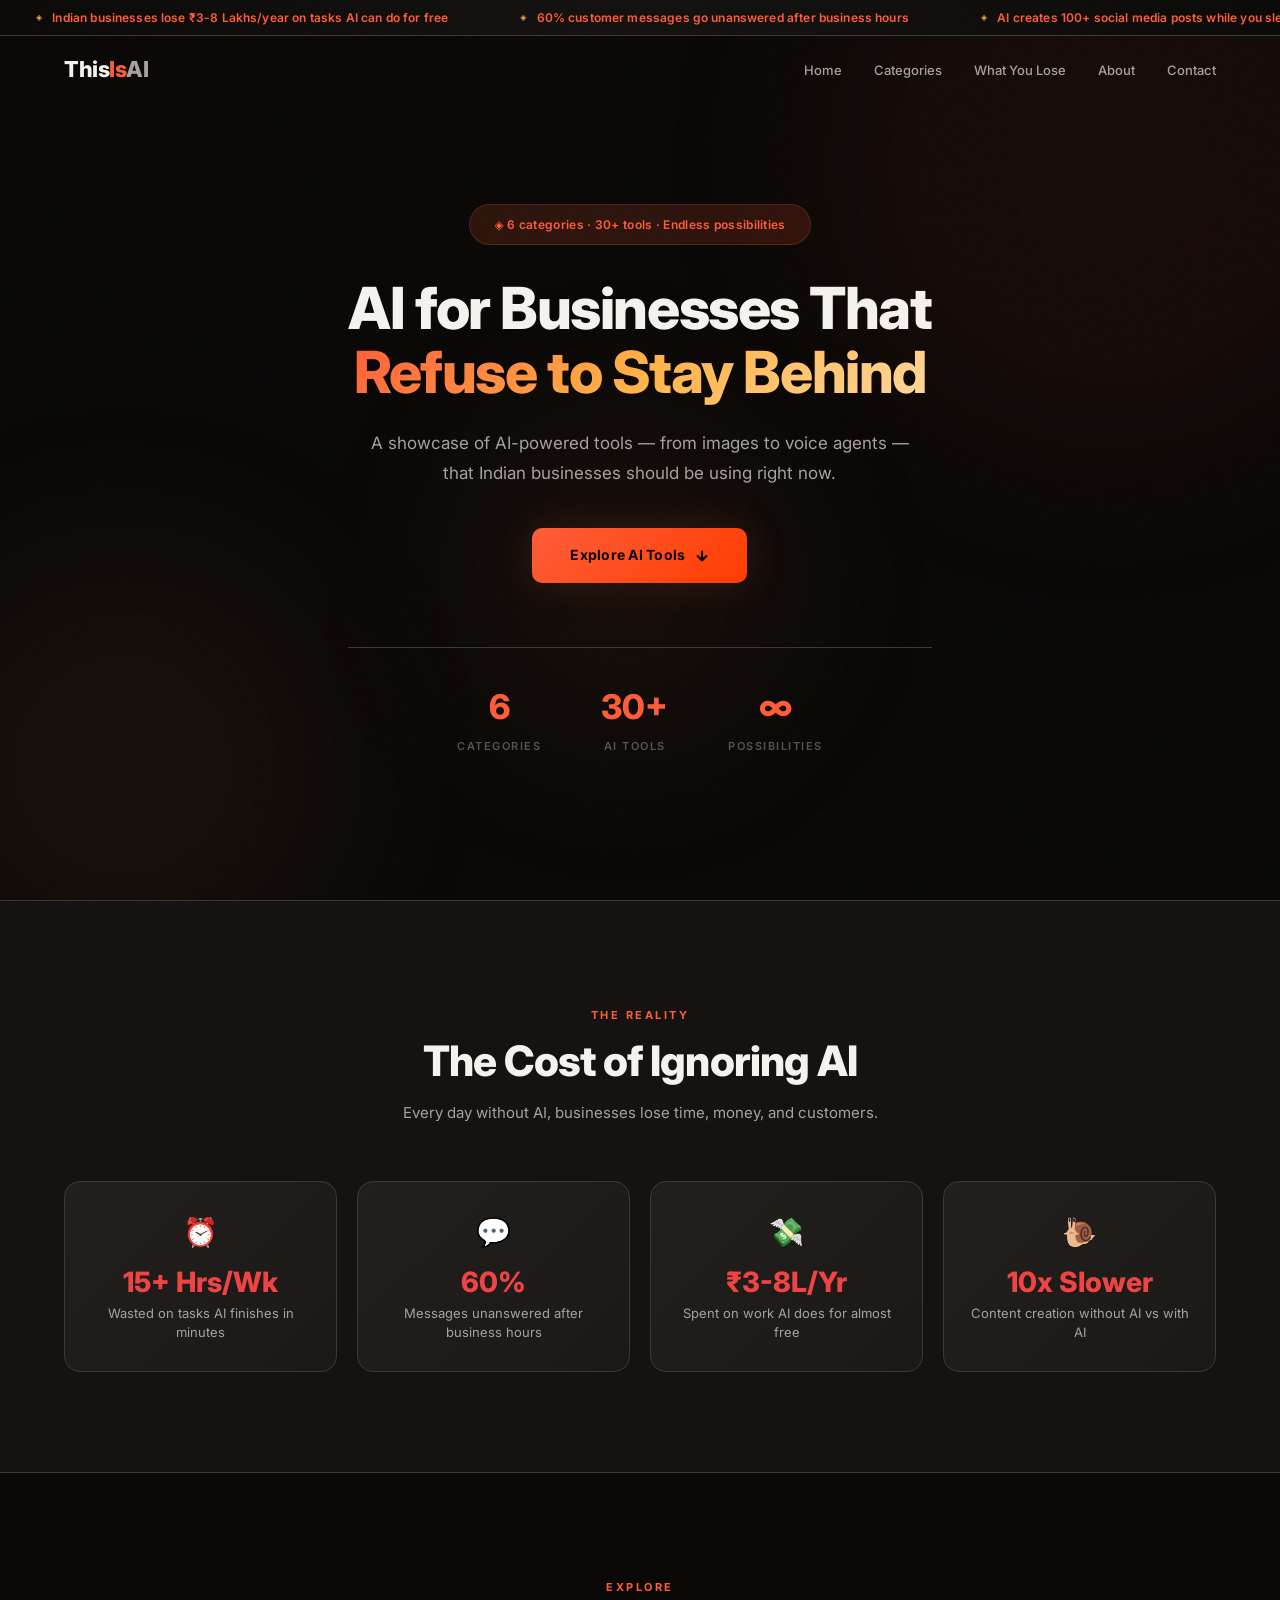
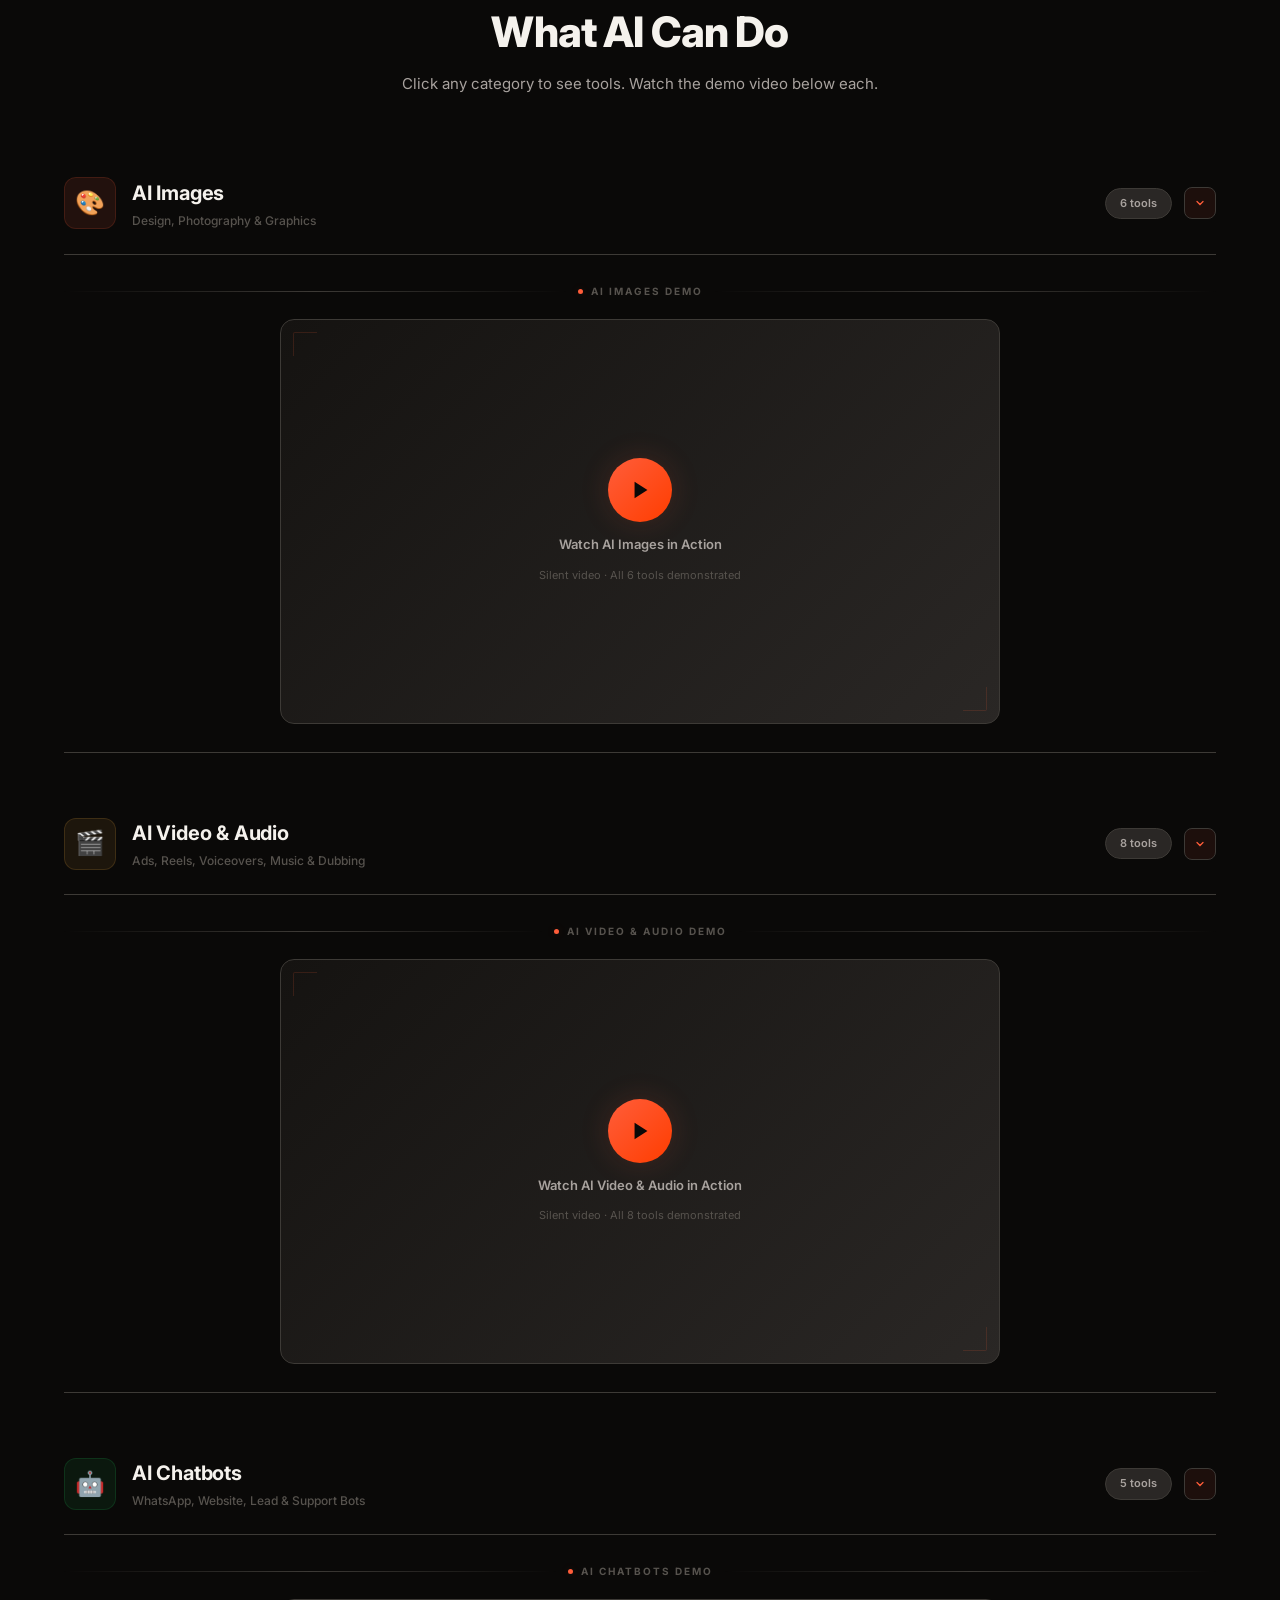
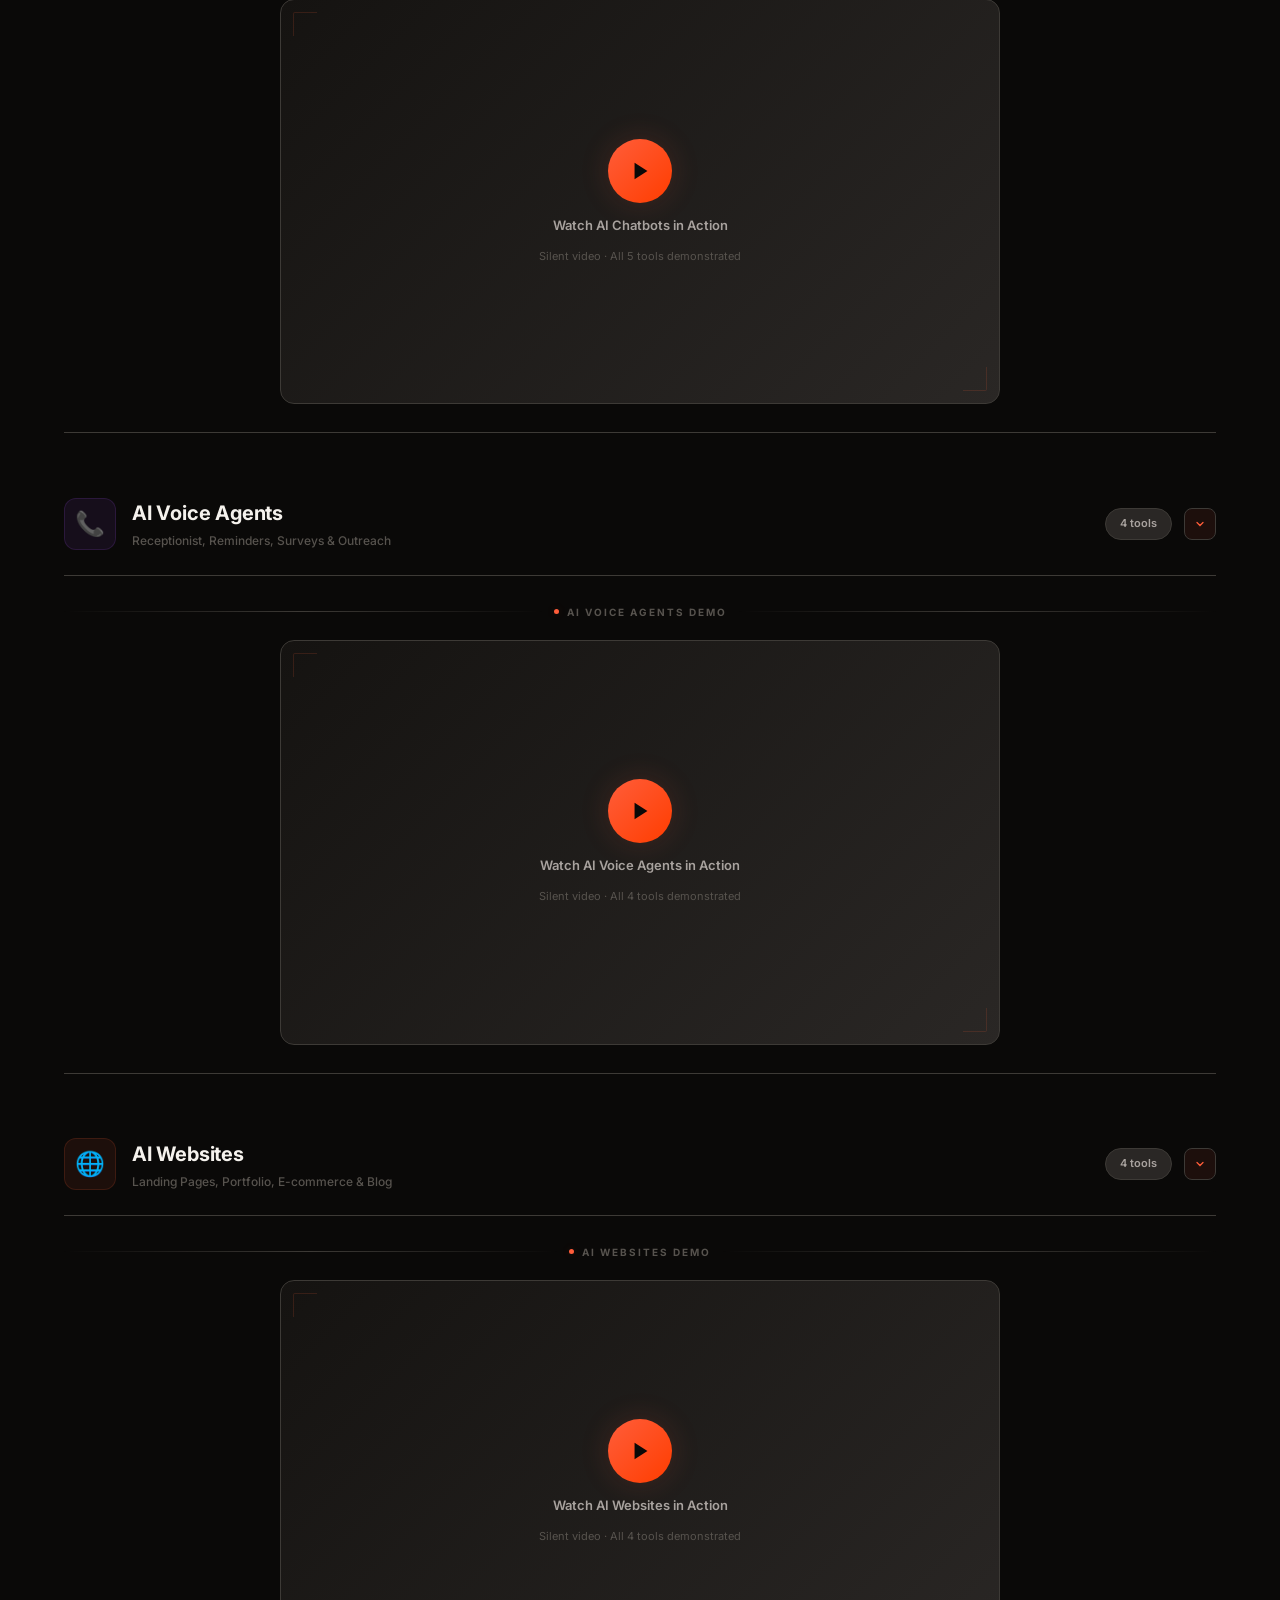
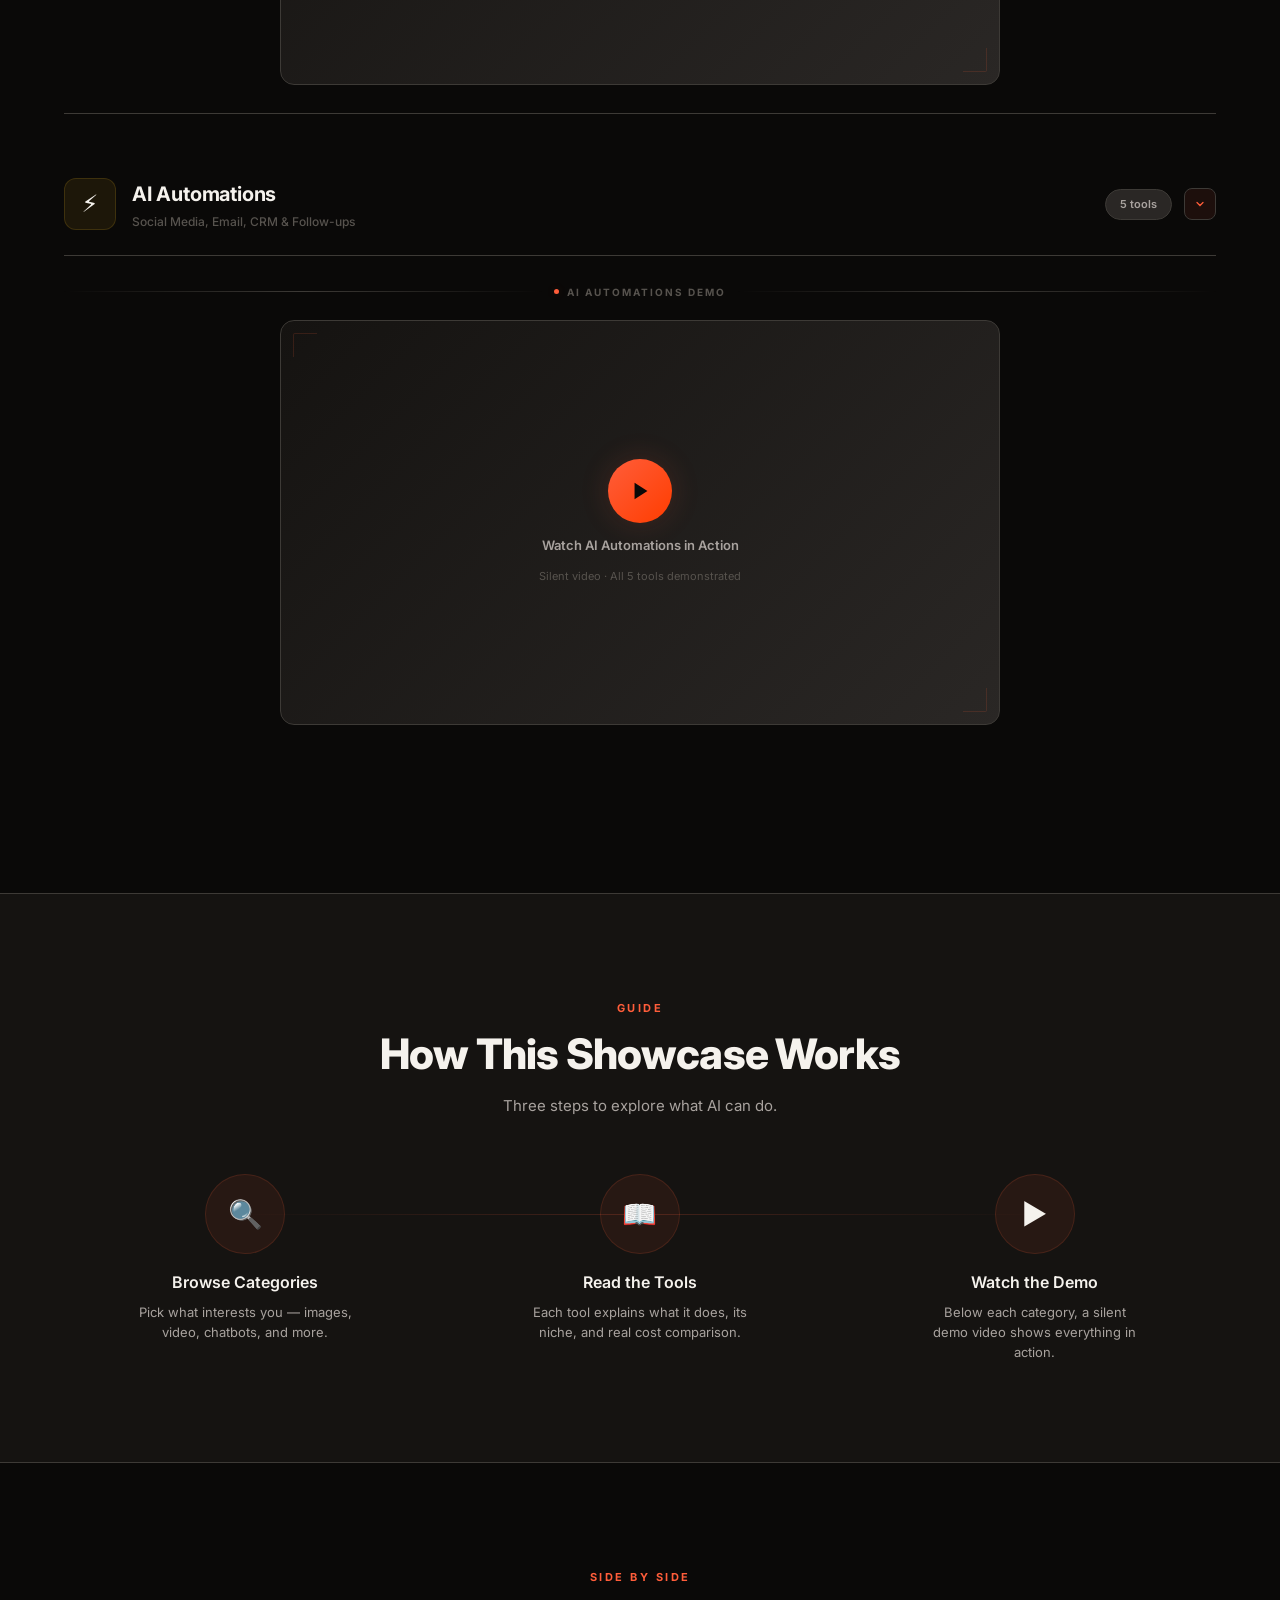
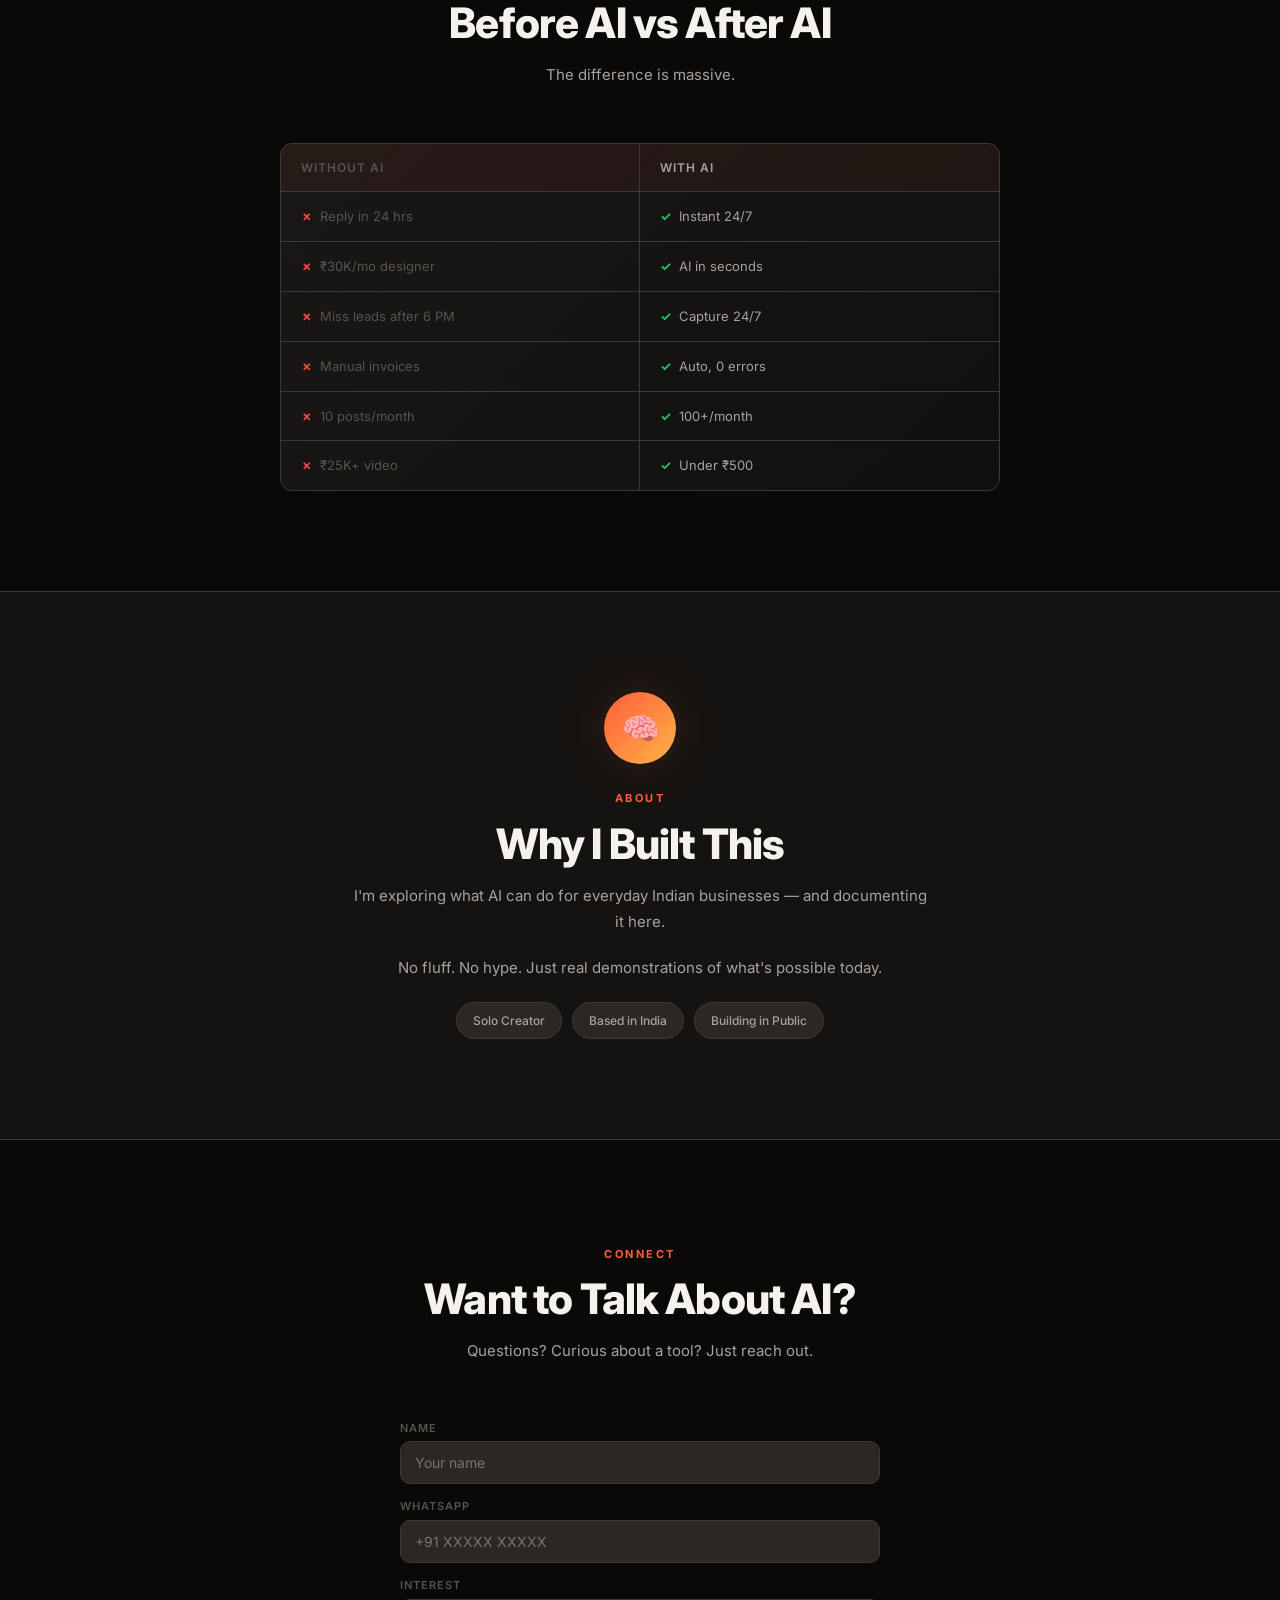
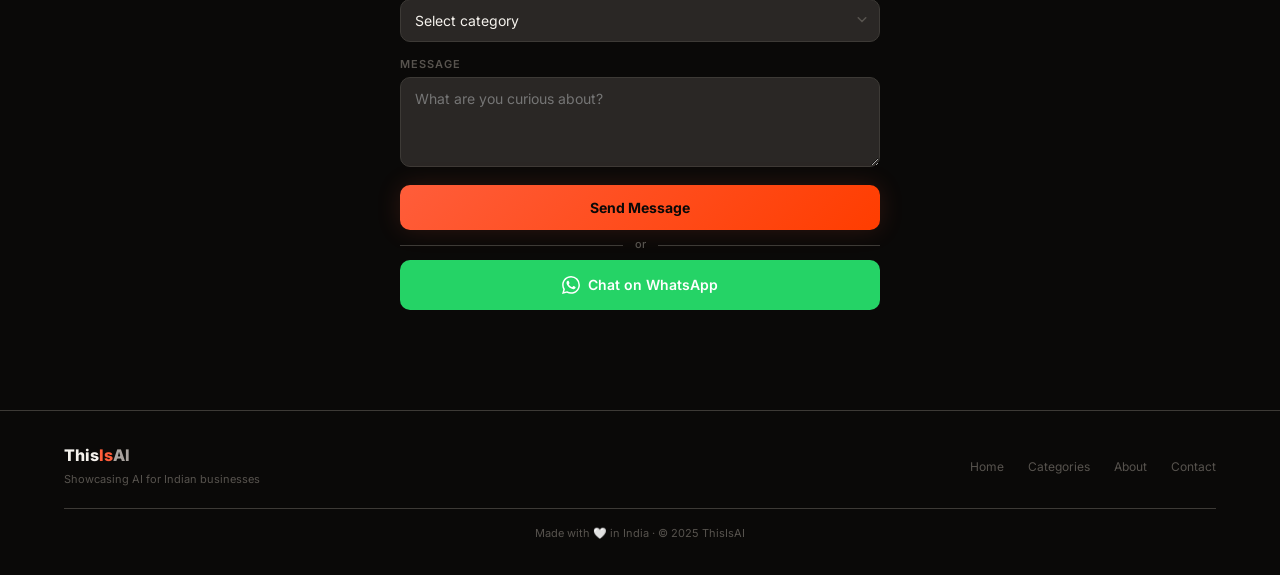
==== commit 6a687f16: "Add files via upload" ====
--- a/thisisai/index.html
+++ b/thisisai/index.html
@@ -7,44 +7,50 @@
     <meta name="description" content="A showcase of AI-powered tools that Indian businesses should be using right now.">
     <meta property="og:title" content="ThisIsAI — See What AI Can Actually Do">
     <meta property="og:description" content="Explore 30+ AI tools across 6 categories that can transform Indian businesses.">
-    <meta property="og:type" content="website">
-    <meta name="theme-color" content="#0A0908">
+    
+    <!-- Google Fonts -->
     <link rel="preconnect" href="https://fonts.googleapis.com">
     <link rel="preconnect" href="https://fonts.gstatic.com" crossorigin>
     <link href="https://fonts.googleapis.com/css2?family=Inter:wght@300;400;500;600;700;800;900&display=swap" rel="stylesheet">
+    
+    <!-- Custom CSS -->
     <link rel="stylesheet" href="css/style.css">
 </head>
 <body>
+
+    <!-- Ember Orbs — Warm ambient glow -->
     <div class="bg-orbs">
         <div class="bg-orb bg-orb-1"></div>
         <div class="bg-orb bg-orb-2"></div>
         <div class="bg-orb bg-orb-3"></div>
     </div>
+
+    <!-- Ticker -->
     <div class="ticker-wrap">
         <div class="ticker">
-            <span>Indian businesses lose 3-8 Lakhs/year on tasks AI can do for free</span>
+            <span>Indian businesses lose ₹3-8 Lakhs/year on tasks AI can do for free</span>
             <span>60% customer messages go unanswered after business hours</span>
             <span>AI creates 100+ social media posts while you sleep</span>
-            <span>Chatbots handle 1000s of customers zero salary</span>
+            <span>Chatbots handle 1000s of customers — zero salary</span>
             <span>AI voice agents answer every call 24/7</span>
             <span>Websites that took 4 weeks now take 1 hour with AI</span>
-            <span>AI video ads cost under 500 vs 25000+ traditional</span>
-            <span>80% of leads never followed up AI automation fixes this</span>
-            <span>Indian businesses lose 3-8 Lakhs/year on tasks AI can do for free</span>
+            <span>AI video ads cost under ₹500 vs ₹25,000+ traditional</span>
+            <span>80% of leads never followed up — AI automation fixes this</span>
+            <span>Indian businesses lose ₹3-8 Lakhs/year on tasks AI can do for free</span>
             <span>60% customer messages go unanswered after business hours</span>
             <span>AI creates 100+ social media posts while you sleep</span>
-            <span>Chatbots handle 1000s of customers zero salary</span>
+            <span>Chatbots handle 1000s of customers — zero salary</span>
             <span>AI voice agents answer every call 24/7</span>
             <span>Websites that took 4 weeks now take 1 hour with AI</span>
-            <span>AI video ads cost under 500 vs 25000+ traditional</span>
-            <span>80% of leads never followed up AI automation fixes this</span>
+            <span>AI video ads cost under ₹500 vs ₹25,000+ traditional</span>
+            <span>80% of leads never followed up — AI automation fixes this</span>
         </div>
     </div>
+
+    <!-- Navbar -->
     <nav class="navbar" id="navbar">
         <div class="container">
-            <a href="#hero" class="nav-logo">
-                <span class="lo-t">This</span><span class="lo-i">Is</span><span class="lo-a">AI</span>
-            </a>
+            <a href="#" class="nav-logo"><span class="lo-t">This</span><span class="lo-i">Is</span><span class="lo-a">AI</span></a>
             <ul class="nav-links">
                 <li><a href="#hero">Home</a></li>
                 <li><a href="#categories">Categories</a></li>
@@ -52,246 +58,210 @@
                 <li><a href="#about">About</a></li>
                 <li><a href="#contact">Contact</a></li>
             </ul>
-            <button class="hamburger" id="hamburger" aria-label="Toggle menu">
-                <span></span><span></span><span></span>
-            </button>
+            <button class="hamburger" id="hamburger" aria-label="Menu"><span></span><span></span><span></span></button>
         </div>
     </nav>
     <div class="mobile-menu" id="mobileMenu">
-        <a href="#hero" class="mobile-menu-link">Home</a>
-        <a href="#categories" class="mobile-menu-link">Categories</a>
-        <a href="#cost" class="mobile-menu-link">What You Lose</a>
-        <a href="#about" class="mobile-menu-link">About</a>
-        <a href="#contact" class="mobile-menu-link">Contact</a>
+        <a href="#hero" onclick="closeMenu()">Home</a>
+        <a href="#categories" onclick="closeMenu()">Categories</a>
+        <a href="#cost" onclick="closeMenu()">What You Lose</a>
+        <a href="#about" onclick="closeMenu()">About</a>
+        <a href="#contact" onclick="closeMenu()">Contact</a>
     </div>
+
+    <!-- Hero -->
     <section class="hero" id="hero">
         <div class="hero-dots"></div>
         <div class="hero-content">
-            <div class="hero-badge reveal">6 categories 30+ tools Endless possibilities</div>
-            <h1 class="hero-title reveal rd1">
-                <span class="l1">AI for Businesses That</span><br>
-                <span class="l2">Refuse to Stay Behind</span>
-            </h1>
-            <p class="hero-sub reveal rd2">A showcase of AI-powered tools from images to voice agents that Indian businesses should be using right now.</p>
-            <a href="#categories" class="hero-cta reveal rd3">
-                Explore AI Tools
-                <svg width="14" height="14" viewBox="0 0 16 16" fill="none">
-                    <path d="M8 3v10M3 8l5 5 5-5" stroke="currentColor" stroke-width="2.5" stroke-linecap="round" stroke-linejoin="round"/>
-                </svg>
-            </a>
+            <div class="hero-badge reveal">◈ 6 categories · 30+ tools · Endless possibilities</div>
+            <h1 class="hero-title reveal rd1"><span class="l1">AI for Businesses That</span><br><span class="l2">Refuse to Stay Behind</span></h1>
+            <p class="hero-sub reveal rd2">A showcase of AI-powered tools — from images to voice agents — that Indian businesses should be using right now.</p>
+            <a href="#categories" class="hero-cta reveal rd3">Explore AI Tools <svg width="14" height="14" viewBox="0 0 16 16" fill="none"><path d="M8 3v10M3 8l5 5 5-5" stroke="currentColor" stroke-width="2.5" stroke-linecap="round" stroke-linejoin="round"/></svg></a>
             <div class="hero-stats reveal rd4">
                 <div><div class="hero-stat-n">6</div><div class="hero-stat-l">Categories</div></div>
                 <div><div class="hero-stat-n">30+</div><div class="hero-stat-l">AI Tools</div></div>
-                <div><div class="hero-stat-n">Inf</div><div class="hero-stat-l">Possibilities</div></div>
-            </div>
-        </div>
-    </section>
+                <div><div class="hero-stat-n">∞</div><div class="hero-stat-l">Possibilities</div></div>
+            </div>
+        </div>
+    </section>
+
+    <!-- Cost -->
     <section class="section cost-section" id="cost">
         <div class="container">
-            <div class="s-header">
-                <div class="s-label reveal">The Reality</div>
-                <h2 class="s-title reveal rd1">The Cost of Ignoring AI</h2>
-                <p class="s-sub reveal rd2">Every day without AI, businesses lose time, money, and customers.</p>
-            </div>
+            <div class="s-header"><div class="s-label reveal">The Reality</div><h2 class="s-title reveal rd1">The Cost of Ignoring AI</h2><p class="s-sub reveal rd2">Every day without AI, businesses lose time, money, and customers.</p></div>
             <div class="cost-grid">
-                <div class="cost-card reveal"><div class="cost-icon">Clock</div><div class="cost-num">15+ Hrs/Wk</div><div class="cost-text">Wasted on tasks AI finishes in minutes</div></div>
-                <div class="cost-card reveal rd1"><div class="cost-icon">Chat</div><div class="cost-num">60%</div><div class="cost-text">Messages unanswered after business hours</div></div>
-                <div class="cost-card reveal rd2"><div class="cost-icon">Money</div><div class="cost-num">3-8L/Yr</div><div class="cost-text">Spent on work AI does for almost free</div></div>
-                <div class="cost-card reveal rd3"><div class="cost-icon">Slow</div><div class="cost-num">10x Slower</div><div class="cost-text">Content creation without AI vs with AI</div></div>
-            </div>
-        </div>
-    </section>
+                <div class="cost-card reveal"><div class="cost-icon">⏰</div><div class="cost-num">15+ Hrs/Wk</div><div class="cost-text">Wasted on tasks AI finishes in minutes</div></div>
+                <div class="cost-card reveal rd1"><div class="cost-icon">💬</div><div class="cost-num">60%</div><div class="cost-text">Messages unanswered after business hours</div></div>
+                <div class="cost-card reveal rd2"><div class="cost-icon">💸</div><div class="cost-num">₹3-8L/Yr</div><div class="cost-text">Spent on work AI does for almost free</div></div>
+                <div class="cost-card reveal rd3"><div class="cost-icon">🐌</div><div class="cost-num">10x Slower</div><div class="cost-text">Content creation without AI vs with AI</div></div>
+            </div>
+        </div>
+    </section>
+
+    <!-- Categories -->
     <section class="section" id="categories">
         <div class="container">
-            <div class="s-header">
-                <div class="s-label reveal">Explore</div>
-                <h2 class="s-title reveal rd1">What AI Can Do</h2>
-                <p class="s-sub reveal rd2">Click any category to see tools.</p>
-            </div>
+            <div class="s-header"><div class="s-label reveal">Explore</div><h2 class="s-title reveal rd1">What AI Can Do</h2><p class="s-sub reveal rd2">Click any category to see tools. Watch the demo video below each.</p></div>
+
             <div class="cat-showcase">
+
+                <!-- Images -->
                 <div class="cat-block reveal" id="cat-img">
-                    <div class="cat-top" role="button" tabindex="0" aria-expanded="false">
-                        <div class="cat-top-left">
-                            <div class="cat-icon-wrap ico-img">Art</div>
-                            <div class="cat-meta"><h3>AI Images</h3><p>Design, Photography and Graphics</p></div>
-                        </div>
+                    <div class="cat-top" onclick="toggleBlock(this)">
+                        <div class="cat-top-left"><div class="cat-icon-wrap ico-img">🎨</div><div class="cat-meta"><h3>AI Images</h3><p>Design, Photography & Graphics</p></div></div>
                         <div class="cat-count"><span class="cat-count-badge">6 tools</span><div class="cat-arrow"><svg viewBox="0 0 24 24"><path d="M6 9l6 6 6-6"/></svg></div></div>
                     </div>
                     <div class="cat-body"><div class="cat-body-inner">
-                        <p class="cat-desc">Logos, product photos, social media graphics, banners AI generates professional-quality images in seconds.</p>
-                        <div class="tools-list">
-                            <div class="tl-item" data-a="img"><div class="tl-num">01</div><div class="tl-content"><div class="tl-niche">Brand Identity</div><div class="tl-name">Logo Design with AI</div><div class="tl-desc">Generate unique logos from a business name and style preference. 50+ options instantly.</div></div><div class="tl-compare"><div class="tl-cmp tl-cmp-w"><span class="tl-cmp-icon">Y</span><div class="tl-cmp-t">50+ options in 2 mins Free</div></div><div class="tl-cmp tl-cmp-x"><span class="tl-cmp-icon">X</span><div class="tl-cmp-t">3-7 days 5K-25K</div></div></div></div>
-                            <div class="tl-item" data-a="img"><div class="tl-num">02</div><div class="tl-content"><div class="tl-niche">E-commerce</div><div class="tl-name">Product Photography with AI</div><div class="tl-desc">Studio-quality product images without camera or studio. Any background, any angle.</div></div><div class="tl-compare"><div class="tl-cmp tl-cmp-w"><span class="tl-cmp-icon">Y</span><div class="tl-cmp-t">Instant shots Any background</div></div><div class="tl-cmp tl-cmp-x"><span class="tl-cmp-icon">X</span><div class="tl-cmp-t">10K+/shoot Days wait</div></div></div></div>
-                            <div class="tl-item" data-a="img"><div class="tl-num">03</div><div class="tl-content"><div class="tl-niche">Social Media</div><div class="tl-name">Social Media Post Design</div><div class="tl-desc">Branded Instagram, Facebook, LinkedIn graphics. Consistent brand identity every time.</div></div><div class="tl-compare"><div class="tl-cmp tl-cmp-w"><span class="tl-cmp-icon">Y</span><div class="tl-cmp-t">30 posts in 10 mins</div></div><div class="tl-cmp tl-cmp-x"><span class="tl-cmp-icon">X</span><div class="tl-cmp-t">15K/mo designer</div></div></div></div>
-                            <div class="tl-item" data-a="img"><div class="tl-num">04</div><div class="tl-content"><div class="tl-niche">Print and Offline</div><div class="tl-name">Business Card and Brochure</div><div class="tl-desc">Print-ready cards and brochures with multiple design variations.</div></div><div class="tl-compare"><div class="tl-cmp tl-cmp-w"><span class="tl-cmp-icon">Y</span><div class="tl-cmp-t">Ready in 1 min</div></div><div class="tl-cmp tl-cmp-x"><span class="tl-cmp-icon">X</span><div class="tl-cmp-t">2K-5K Revisions</div></div></div></div>
-                            <div class="tl-item" data-a="img"><div class="tl-num">05</div><div class="tl-content"><div class="tl-niche">Photo Editing</div><div class="tl-name">Background Remover and Editor</div><div class="tl-desc">One-click background removal and swap. Bulk process hundreds of images.</div></div><div class="tl-compare"><div class="tl-cmp tl-cmp-w"><span class="tl-cmp-icon">Y</span><div class="tl-cmp-t">1 click, 3 seconds</div></div><div class="tl-cmp tl-cmp-x"><span class="tl-cmp-icon">X</span><div class="tl-cmp-t">30 min/image manual</div></div></div></div>
-                            <div class="tl-item" data-a="img"><div class="tl-num">06</div><div class="tl-content"><div class="tl-niche">Paid Advertising</div><div class="tl-name">Banner and Ad Creative</div><div class="tl-desc">Google, Facebook, website banners in all sizes. Auto-generated A/B variations.</div></div><div class="tl-compare"><div class="tl-cmp tl-cmp-w"><span class="tl-cmp-icon">Y</span><div class="tl-cmp-t">All sizes, 1 click</div></div><div class="tl-cmp tl-cmp-x"><span class="tl-cmp-icon">X</span><div class="tl-cmp-t">1K+/banner</div></div></div></div>
-                        </div>
-                    </div></div>
-                </div>
-                <div class="demo-video reveal">
-                    <div class="demo-label"><div class="demo-label-line"></div><div class="demo-label-text"><span class="demo-dot"></span>AI Images Demo</div><div class="demo-label-line"></div></div>
-                    <div class="demo-box" role="button" tabindex="0"><div class="demo-inner"><div class="play-big"><svg viewBox="0 0 24 24"><polygon points="5,3 19,12 5,21"/></svg></div><div class="demo-title">Watch AI Images in Action</div><div class="demo-sub">Silent video All 6 tools demonstrated</div></div></div>
-                </div>
+                        <p class="cat-desc">Logos, product photos, social media graphics, banners — AI generates professional-quality images in seconds. No Photoshop. No designers.</p>
+                        <div class="tools-list">
+                            <div class="tl-item" data-a="img"><div class="tl-num">01</div><div class="tl-content"><div class="tl-niche">Brand Identity</div><div class="tl-name">Logo Design with AI</div><div class="tl-desc">Generate unique logos from a business name and style preference. 50+ options instantly.</div></div><div class="tl-compare"><div class="tl-cmp tl-cmp-w"><span class="tl-cmp-icon">✓</span><div class="tl-cmp-t">50+ options in 2 mins · ₹0</div></div><div class="tl-cmp tl-cmp-x"><span class="tl-cmp-icon">✗</span><div class="tl-cmp-t">3-7 days · ₹5K-25K</div></div></div></div>
+                            <div class="tl-item" data-a="img"><div class="tl-num">02</div><div class="tl-content"><div class="tl-niche">E-commerce</div><div class="tl-name">Product Photography with AI</div><div class="tl-desc">Studio-quality product images without camera or studio. Any background, any angle.</div></div><div class="tl-compare"><div class="tl-cmp tl-cmp-w"><span class="tl-cmp-icon">✓</span><div class="tl-cmp-t">Instant shots · Any background</div></div><div class="tl-cmp tl-cmp-x"><span class="tl-cmp-icon">✗</span><div class="tl-cmp-t">₹10K+/shoot · Days wait</div></div></div></div>
+                            <div class="tl-item" data-a="img"><div class="tl-num">03</div><div class="tl-content"><div class="tl-niche">Social Media</div><div class="tl-name">Social Media Post Design</div><div class="tl-desc">Branded Instagram, Facebook, LinkedIn graphics. Consistent brand identity every time.</div></div><div class="tl-compare"><div class="tl-cmp tl-cmp-w"><span class="tl-cmp-icon">✓</span><div class="tl-cmp-t">30 posts in 10 mins</div></div><div class="tl-cmp tl-cmp-x"><span class="tl-cmp-icon">✗</span><div class="tl-cmp-t">₹15K/mo designer</div></div></div></div>
+                            <div class="tl-item" data-a="img"><div class="tl-num">04</div><div class="tl-content"><div class="tl-niche">Print & Offline</div><div class="tl-name">Business Card & Brochure</div><div class="tl-desc">Print-ready cards and brochures with multiple design variations. Instant generation.</div></div><div class="tl-compare"><div class="tl-cmp tl-cmp-w"><span class="tl-cmp-icon">✓</span><div class="tl-cmp-t">Ready in 1 min</div></div><div class="tl-cmp tl-cmp-x"><span class="tl-cmp-icon">✗</span><div class="tl-cmp-t">₹2K-5K · Revisions</div></div></div></div>
+                            <div class="tl-item" data-a="img"><div class="tl-num">05</div><div class="tl-content"><div class="tl-niche">Photo Editing</div><div class="tl-name">Background Remover & Editor</div><div class="tl-desc">One-click background removal and swap. Bulk process hundreds of images.</div></div><div class="tl-compare"><div class="tl-cmp tl-cmp-w"><span class="tl-cmp-icon">✓</span><div class="tl-cmp-t">1 click, 3 seconds</div></div><div class="tl-cmp tl-cmp-x"><span class="tl-cmp-icon">✗</span><div class="tl-cmp-t">30 min/image manual</div></div></div></div>
+                            <div class="tl-item" data-a="img"><div class="tl-num">06</div><div class="tl-content"><div class="tl-niche">Paid Advertising</div><div class="tl-name">Banner & Ad Creative</div><div class="tl-desc">Google, Facebook, website banners in all sizes. Auto-generated A/B variations.</div></div><div class="tl-compare"><div class="tl-cmp tl-cmp-w"><span class="tl-cmp-icon">✓</span><div class="tl-cmp-t">All sizes, 1 click</div></div><div class="tl-cmp tl-cmp-x"><span class="tl-cmp-icon">✗</span><div class="tl-cmp-t">₹1K+/banner</div></div></div></div>
+                        </div>
+                    </div></div>
+                </div>
+                <div class="demo-video reveal"><div class="demo-label"><div class="demo-label-line"></div><div class="demo-label-text"><span class="demo-dot"></span>AI Images Demo</div><div class="demo-label-line"></div></div><div class="demo-box"><div class="demo-inner"><div class="play-big"><svg viewBox="0 0 24 24"><polygon points="5,3 19,12 5,21"/></svg></div><div class="demo-title">Watch AI Images in Action</div><div class="demo-sub">Silent video · All 6 tools demonstrated</div></div></div></div>
+
+                <!-- Video & Audio -->
                 <div class="cat-block reveal" id="cat-vid">
-                    <div class="cat-top" role="button" tabindex="0" aria-expanded="false">
-                        <div class="cat-top-left">
-                            <div class="cat-icon-wrap ico-vid">Film</div>
-                            <div class="cat-meta"><h3>AI Video and Audio</h3><p>Ads, Reels, Voiceovers, Music and Dubbing</p></div>
-                        </div>
+                    <div class="cat-top" onclick="toggleBlock(this)">
+                        <div class="cat-top-left"><div class="cat-icon-wrap ico-vid">🎬</div><div class="cat-meta"><h3>AI Video & Audio</h3><p>Ads, Reels, Voiceovers, Music & Dubbing</p></div></div>
                         <div class="cat-count"><span class="cat-count-badge">8 tools</span><div class="cat-arrow"><svg viewBox="0 0 24 24"><path d="M6 9l6 6 6-6"/></svg></div></div>
                     </div>
                     <div class="cat-body"><div class="cat-body-inner">
-                        <p class="cat-desc">Professional videos and audio without cameras, mics, or editing software.</p>
-                        <div class="tools-list">
-                            <div class="tl-item" data-a="vid"><div class="tl-num">01</div><div class="tl-content"><div class="tl-niche">Advertising</div><div class="tl-name">Video Ad Maker</div><div class="tl-desc">Promotional videos from text or product image. No filming needed.</div></div><div class="tl-compare"><div class="tl-cmp tl-cmp-w"><span class="tl-cmp-icon">Y</span><div class="tl-cmp-t">Video in 5 mins</div></div><div class="tl-cmp tl-cmp-x"><span class="tl-cmp-icon">X</span><div class="tl-cmp-t">25K+ Weeks</div></div></div></div>
-                            <div class="tl-item" data-a="vid"><div class="tl-num">02</div><div class="tl-content"><div class="tl-niche">Social Media</div><div class="tl-name">Instagram Reel Generator</div><div class="tl-desc">Text to short-form vertical reels with auto-captions.</div></div><div class="tl-compare"><div class="tl-cmp tl-cmp-w"><span class="tl-cmp-icon">Y</span><div class="tl-cmp-t">10 reels/hour</div></div><div class="tl-cmp tl-cmp-x"><span class="tl-cmp-icon">X</span><div class="tl-cmp-t">2-3 hrs/reel</div></div></div></div>
-                            <div class="tl-item" data-a="vid"><div class="tl-num">03</div><div class="tl-content"><div class="tl-niche">Product</div><div class="tl-name">Explainer Video Creator</div><div class="tl-desc">Animated or talking-head explainers. Script in, video out.</div></div><div class="tl-compare"><div class="tl-cmp tl-cmp-w"><span class="tl-cmp-icon">Y</span><div class="tl-cmp-t">10 mins Professional</div></div><div class="tl-cmp tl-cmp-x"><span class="tl-cmp-icon">X</span><div class="tl-cmp-t">30K-1L 2-4 weeks</div></div></div></div>
-                            <div class="tl-item" data-a="vid"><div class="tl-num">04</div><div class="tl-content"><div class="tl-niche">Localization</div><div class="tl-name">Video and Audio Dubber</div><div class="tl-desc">Dub into Hindi, Tamil, Telugu, Bengali with lip-sync.</div></div><div class="tl-compare"><div class="tl-cmp tl-cmp-w"><span class="tl-cmp-icon">Y</span><div class="tl-cmp-t">10 languages Minutes</div></div><div class="tl-cmp tl-cmp-x"><span class="tl-cmp-icon">X</span><div class="tl-cmp-t">20K+/language</div></div></div></div>
-                            <div class="tl-item" data-a="vid"><div class="tl-num">05</div><div class="tl-content"><div class="tl-niche">Content</div><div class="tl-name">AI Voiceover Generator</div><div class="tl-desc">Natural human-like voiceovers in multiple languages.</div></div><div class="tl-compare"><div class="tl-cmp tl-cmp-w"><span class="tl-cmp-icon">Y</span><div class="tl-cmp-t">30 seconds Multi-voice</div></div><div class="tl-cmp tl-cmp-x"><span class="tl-cmp-icon">X</span><div class="tl-cmp-t">5K+/recording</div></div></div></div>
-                            <div class="tl-item" data-a="vid"><div class="tl-num">06</div><div class="tl-content"><div class="tl-niche">Reels and Ads</div><div class="tl-name">Background Music Creator</div><div class="tl-desc">Royalty-free music for any mood. No copyright strikes.</div></div><div class="tl-compare"><div class="tl-cmp tl-cmp-w"><span class="tl-cmp-icon">Y</span><div class="tl-cmp-t">Unlimited Zero copyright</div></div><div class="tl-cmp tl-cmp-x"><span class="tl-cmp-icon">X</span><div class="tl-cmp-t">500-2K/track</div></div></div></div>
-                            <div class="tl-item" data-a="vid"><div class="tl-num">07</div><div class="tl-content"><div class="tl-niche">Social Proof</div><div class="tl-name">Testimonial Video Creator</div><div class="tl-desc">Written reviews become realistic testimonial videos.</div></div><div class="tl-compare"><div class="tl-cmp tl-cmp-w"><span class="tl-cmp-icon">Y</span><div class="tl-cmp-t">Text to Video</div></div><div class="tl-cmp tl-cmp-x"><span class="tl-cmp-icon">X</span><div class="tl-cmp-t">Camera + editing</div></div></div></div>
-                            <div class="tl-item" data-a="vid"><div class="tl-num">08</div><div class="tl-content"><div class="tl-niche">YouTube</div><div class="tl-name">Thumbnail Generator</div><div class="tl-desc">Click-worthy thumbnails optimized for views.</div></div><div class="tl-compare"><div class="tl-cmp tl-cmp-w"><span class="tl-cmp-icon">Y</span><div class="tl-cmp-t">10 options, 1 min</div></div><div class="tl-cmp tl-cmp-x"><span class="tl-cmp-icon">X</span><div class="tl-cmp-t">Photoshop 30+ min</div></div></div></div>
-                        </div>
-                    </div></div>
-                </div>
-                <div class="demo-video reveal">
-                    <div class="demo-label"><div class="demo-label-line"></div><div class="demo-label-text"><span class="demo-dot"></span>AI Video and Audio Demo</div><div class="demo-label-line"></div></div>
-                    <div class="demo-box" role="button" tabindex="0"><div class="demo-inner"><div class="play-big"><svg viewBox="0 0 24 24"><polygon points="5,3 19,12 5,21"/></svg></div><div class="demo-title">Watch AI Video and Audio in Action</div><div class="demo-sub">Silent video All 8 tools demonstrated</div></div></div>
-                </div>
+                        <p class="cat-desc">Professional videos and audio without cameras, mics, or editing software. Ads, reels, voiceovers, music, dubbing — AI handles everything.</p>
+                        <div class="tools-list">
+                            <div class="tl-item" data-a="vid"><div class="tl-num">01</div><div class="tl-content"><div class="tl-niche">Advertising</div><div class="tl-name">Video Ad Maker</div><div class="tl-desc">Promotional videos from text or product image. No filming or editing needed.</div></div><div class="tl-compare"><div class="tl-cmp tl-cmp-w"><span class="tl-cmp-icon">✓</span><div class="tl-cmp-t">Video in 5 mins</div></div><div class="tl-cmp tl-cmp-x"><span class="tl-cmp-icon">✗</span><div class="tl-cmp-t">₹25K+ · Weeks</div></div></div></div>
+                            <div class="tl-item" data-a="vid"><div class="tl-num">02</div><div class="tl-content"><div class="tl-niche">Social Media</div><div class="tl-name">Instagram Reel Generator</div><div class="tl-desc">Text to short-form vertical reels with auto-captions and transitions.</div></div><div class="tl-compare"><div class="tl-cmp tl-cmp-w"><span class="tl-cmp-icon">✓</span><div class="tl-cmp-t">10 reels/hour</div></div><div class="tl-cmp tl-cmp-x"><span class="tl-cmp-icon">✗</span><div class="tl-cmp-t">2-3 hrs/reel</div></div></div></div>
+                            <div class="tl-item" data-a="vid"><div class="tl-num">03</div><div class="tl-content"><div class="tl-niche">Product</div><div class="tl-name">Explainer Video Creator</div><div class="tl-desc">Animated or talking-head explainers. Script in, professional video out.</div></div><div class="tl-compare"><div class="tl-cmp tl-cmp-w"><span class="tl-cmp-icon">✓</span><div class="tl-cmp-t">10 mins · Professional</div></div><div class="tl-cmp tl-cmp-x"><span class="tl-cmp-icon">✗</span><div class="tl-cmp-t">₹30K-1L · 2-4 weeks</div></div></div></div>
+                            <div class="tl-item" data-a="vid"><div class="tl-num">04</div><div class="tl-content"><div class="tl-niche">Localization</div><div class="tl-name">Video & Audio Dubber</div><div class="tl-desc">Dub videos/audio into Hindi, Tamil, Telugu, Bengali with lip-sync and tone match.</div></div><div class="tl-compare"><div class="tl-cmp tl-cmp-w"><span class="tl-cmp-icon">✓</span><div class="tl-cmp-t">10 languages · Minutes</div></div><div class="tl-cmp tl-cmp-x"><span class="tl-cmp-icon">✗</span><div class="tl-cmp-t">₹20K+/language</div></div></div></div>
+                            <div class="tl-item" data-a="vid"><div class="tl-num">05</div><div class="tl-content"><div class="tl-niche">Content</div><div class="tl-name">AI Voiceover Generator</div><div class="tl-desc">Natural human-like voiceovers in multiple languages. Multiple voice styles.</div></div><div class="tl-compare"><div class="tl-cmp tl-cmp-w"><span class="tl-cmp-icon">✓</span><div class="tl-cmp-t">30 seconds · Multi-voice</div></div><div class="tl-cmp tl-cmp-x"><span class="tl-cmp-icon">✗</span><div class="tl-cmp-t">₹5K+/recording</div></div></div></div>
+                            <div class="tl-item" data-a="vid"><div class="tl-num">06</div><div class="tl-content"><div class="tl-niche">Reels & Ads</div><div class="tl-name">Background Music Creator</div><div class="tl-desc">Royalty-free music for any mood or genre. No copyright strikes.</div></div><div class="tl-compare"><div class="tl-cmp tl-cmp-w"><span class="tl-cmp-icon">✓</span><div class="tl-cmp-t">Unlimited · Zero copyright</div></div><div class="tl-cmp tl-cmp-x"><span class="tl-cmp-icon">✗</span><div class="tl-cmp-t">₹500-2K/track</div></div></div></div>
+                            <div class="tl-item" data-a="vid"><div class="tl-num">07</div><div class="tl-content"><div class="tl-niche">Social Proof</div><div class="tl-name">Testimonial Video Creator</div><div class="tl-desc">Written reviews become realistic testimonial videos. No customer coordination.</div></div><div class="tl-compare"><div class="tl-cmp tl-cmp-w"><span class="tl-cmp-icon">✓</span><div class="tl-cmp-t">Text → Video</div></div><div class="tl-cmp tl-cmp-x"><span class="tl-cmp-icon">✗</span><div class="tl-cmp-t">Camera + editing</div></div></div></div>
+                            <div class="tl-item" data-a="vid"><div class="tl-num">08</div><div class="tl-content"><div class="tl-niche">YouTube</div><div class="tl-name">Thumbnail Generator</div><div class="tl-desc">Click-worthy thumbnails optimized for views. Data-driven design.</div></div><div class="tl-compare"><div class="tl-cmp tl-cmp-w"><span class="tl-cmp-icon">✓</span><div class="tl-cmp-t">10 options, 1 min</div></div><div class="tl-cmp tl-cmp-x"><span class="tl-cmp-icon">✗</span><div class="tl-cmp-t">Photoshop · 30+ min</div></div></div></div>
+                        </div>
+                    </div></div>
+                </div>
+                <div class="demo-video reveal"><div class="demo-label"><div class="demo-label-line"></div><div class="demo-label-text"><span class="demo-dot"></span>AI Video & Audio Demo</div><div class="demo-label-line"></div></div><div class="demo-box"><div class="demo-inner"><div class="play-big"><svg viewBox="0 0 24 24"><polygon points="5,3 19,12 5,21"/></svg></div><div class="demo-title">Watch AI Video & Audio in Action</div><div class="demo-sub">Silent video · All 8 tools demonstrated</div></div></div></div>
+
+                <!-- Chatbots -->
                 <div class="cat-block reveal" id="cat-chat">
-                    <div class="cat-top" role="button" tabindex="0" aria-expanded="false">
-                        <div class="cat-top-left">
-                            <div class="cat-icon-wrap ico-chat">Bot</div>
-                            <div class="cat-meta"><h3>AI Chatbots</h3><p>WhatsApp, Website, Lead and Support Bots</p></div>
-                        </div>
+                    <div class="cat-top" onclick="toggleBlock(this)">
+                        <div class="cat-top-left"><div class="cat-icon-wrap ico-chat">🤖</div><div class="cat-meta"><h3>AI Chatbots</h3><p>WhatsApp, Website, Lead & Support Bots</p></div></div>
                         <div class="cat-count"><span class="cat-count-badge">5 tools</span><div class="cat-arrow"><svg viewBox="0 0 24 24"><path d="M6 9l6 6 6-6"/></svg></div></div>
                     </div>
                     <div class="cat-body"><div class="cat-body-inner">
-                        <p class="cat-desc">AI chatbots that work 24/7 on WhatsApp and your website. No salaries, no breaks.</p>
-                        <div class="tools-list">
-                            <div class="tl-item" data-a="chat"><div class="tl-num">01</div><div class="tl-content"><div class="tl-niche">Customer Support</div><div class="tl-name">WhatsApp Chatbot</div><div class="tl-desc">Answers queries, takes orders, sends updates on WhatsApp 24/7.</div></div><div class="tl-compare"><div class="tl-cmp tl-cmp-w"><span class="tl-cmp-icon">Y</span><div class="tl-cmp-t">Instant Handles 1000s</div></div><div class="tl-cmp tl-cmp-x"><span class="tl-cmp-icon">X</span><div class="tl-cmp-t">Missed msgs 15K/mo</div></div></div></div>
-                            <div class="tl-item" data-a="chat"><div class="tl-num">02</div><div class="tl-content"><div class="tl-niche">Lead Generation</div><div class="tl-name">Website Chatbot</div><div class="tl-desc">Captures every website visitor as a lead.</div></div><div class="tl-compare"><div class="tl-cmp tl-cmp-w"><span class="tl-cmp-icon">Y</span><div class="tl-cmp-t">Never miss a visitor</div></div><div class="tl-cmp tl-cmp-x"><span class="tl-cmp-icon">X</span><div class="tl-cmp-t">Visitors leave 30 sec</div></div></div></div>
-                            <div class="tl-item" data-a="chat"><div class="tl-num">03</div><div class="tl-content"><div class="tl-niche">Sales</div><div class="tl-name">Lead Qualification Bot</div><div class="tl-desc">Asks right questions, scores leads. Only qualified prospects reach you.</div></div><div class="tl-compare"><div class="tl-cmp tl-cmp-w"><span class="tl-cmp-icon">Y</span><div class="tl-cmp-t">Only hot leads</div></div><div class="tl-cmp tl-cmp-x"><span class="tl-cmp-icon">X</span><div class="tl-cmp-t">Time on bad leads</div></div></div></div>
-                            <div class="tl-item" data-a="chat"><div class="tl-num">04</div><div class="tl-content"><div class="tl-niche">Service</div><div class="tl-name">FAQ and Support Bot</div><div class="tl-desc">Answers all common questions instantly and accurately.</div></div><div class="tl-compare"><div class="tl-cmp tl-cmp-w"><span class="tl-cmp-icon">Y</span><div class="tl-cmp-t">Instant Zero wait</div></div><div class="tl-cmp tl-cmp-x"><span class="tl-cmp-icon">X</span><div class="tl-cmp-t">Repetitive calls</div></div></div></div>
-                            <div class="tl-item" data-a="chat"><div class="tl-num">05</div><div class="tl-content"><div class="tl-niche">E-commerce</div><div class="tl-name">Order Tracking Bot</div><div class="tl-desc">Customers check order status via chat. Reduces support calls by 40%.</div></div><div class="tl-compare"><div class="tl-cmp tl-cmp-w"><span class="tl-cmp-icon">Y</span><div class="tl-cmp-t">Self-service 24/7</div></div><div class="tl-cmp tl-cmp-x"><span class="tl-cmp-icon">X</span><div class="tl-cmp-t">Where is my order</div></div></div></div>
-                        </div>
-                    </div></div>
-                </div>
-                <div class="demo-video reveal">
-                    <div class="demo-label"><div class="demo-label-line"></div><div class="demo-label-text"><span class="demo-dot"></span>AI Chatbots Demo</div><div class="demo-label-line"></div></div>
-                    <div class="demo-box" role="button" tabindex="0"><div class="demo-inner"><div class="play-big"><svg viewBox="0 0 24 24"><polygon points="5,3 19,12 5,21"/></svg></div><div class="demo-title">Watch AI Chatbots in Action</div><div class="demo-sub">Silent video All 5 tools demonstrated</div></div></div>
-                </div>
+                        <p class="cat-desc">AI chatbots that work 24/7 on WhatsApp and your website. Answer customers, capture leads, book appointments, track orders — no salaries, no breaks.</p>
+                        <div class="tools-list">
+                            <div class="tl-item" data-a="chat"><div class="tl-num">01</div><div class="tl-content"><div class="tl-niche">Customer Support</div><div class="tl-name">WhatsApp Chatbot</div><div class="tl-desc">Answers queries, takes orders, sends updates on WhatsApp 24/7. Handles thousands.</div></div><div class="tl-compare"><div class="tl-cmp tl-cmp-w"><span class="tl-cmp-icon">✓</span><div class="tl-cmp-t">Instant · Handles 1000s</div></div><div class="tl-cmp tl-cmp-x"><span class="tl-cmp-icon">✗</span><div class="tl-cmp-t">Missed msgs · ₹15K/mo</div></div></div></div>
+                            <div class="tl-item" data-a="chat"><div class="tl-num">02</div><div class="tl-content"><div class="tl-niche">Lead Generation</div><div class="tl-name">Website Chatbot</div><div class="tl-desc">Answers questions, books appointments, captures every website visitor as a lead.</div></div><div class="tl-compare"><div class="tl-cmp tl-cmp-w"><span class="tl-cmp-icon">✓</span><div class="tl-cmp-t">Never miss a visitor</div></div><div class="tl-cmp tl-cmp-x"><span class="tl-cmp-icon">✗</span><div class="tl-cmp-t">Visitors leave 30 sec</div></div></div></div>
+                            <div class="tl-item" data-a="chat"><div class="tl-num">03</div><div class="tl-content"><div class="tl-niche">Sales</div><div class="tl-name">Lead Qualification Bot</div><div class="tl-desc">Asks right questions, scores leads. Only qualified prospects reach you.</div></div><div class="tl-compare"><div class="tl-cmp tl-cmp-w"><span class="tl-cmp-icon">✓</span><div class="tl-cmp-t">Only hot leads</div></div><div class="tl-cmp tl-cmp-x"><span class="tl-cmp-icon">✗</span><div class="tl-cmp-t">Time on bad leads</div></div></div></div>
+                            <div class="tl-item" data-a="chat"><div class="tl-num">04</div><div class="tl-content"><div class="tl-niche">Service</div><div class="tl-name">FAQ & Support Bot</div><div class="tl-desc">Trained on your business. Answers all common questions instantly and accurately.</div></div><div class="tl-compare"><div class="tl-cmp tl-cmp-w"><span class="tl-cmp-icon">✓</span><div class="tl-cmp-t">Instant · Zero wait</div></div><div class="tl-cmp tl-cmp-x"><span class="tl-cmp-icon">✗</span><div class="tl-cmp-t">Repetitive calls</div></div></div></div>
+                            <div class="tl-item" data-a="chat"><div class="tl-num">05</div><div class="tl-content"><div class="tl-niche">E-commerce</div><div class="tl-name">Order Tracking Bot</div><div class="tl-desc">Customers check order status via chat. Reduces support calls by 40%.</div></div><div class="tl-compare"><div class="tl-cmp tl-cmp-w"><span class="tl-cmp-icon">✓</span><div class="tl-cmp-t">Self-service 24/7</div></div><div class="tl-cmp tl-cmp-x"><span class="tl-cmp-icon">✗</span><div class="tl-cmp-t">"Where's my order?"</div></div></div></div>
+                        </div>
+                    </div></div>
+                </div>
+                <div class="demo-video reveal"><div class="demo-label"><div class="demo-label-line"></div><div class="demo-label-text"><span class="demo-dot"></span>AI Chatbots Demo</div><div class="demo-label-line"></div></div><div class="demo-box"><div class="demo-inner"><div class="play-big"><svg viewBox="0 0 24 24"><polygon points="5,3 19,12 5,21"/></svg></div><div class="demo-title">Watch AI Chatbots in Action</div><div class="demo-sub">Silent video · All 5 tools demonstrated</div></div></div></div>
+
+                <!-- Voice Agents -->
                 <div class="cat-block reveal" id="cat-voice">
-                    <div class="cat-top" role="button" tabindex="0" aria-expanded="false">
-                        <div class="cat-top-left">
-                            <div class="cat-icon-wrap ico-voice">Call</div>
-                            <div class="cat-meta"><h3>AI Voice Agents</h3><p>Receptionist, Reminders, Surveys and Outreach</p></div>
-                        </div>
+                    <div class="cat-top" onclick="toggleBlock(this)">
+                        <div class="cat-top-left"><div class="cat-icon-wrap ico-voice">📞</div><div class="cat-meta"><h3>AI Voice Agents</h3><p>Receptionist, Reminders, Surveys & Outreach</p></div></div>
                         <div class="cat-count"><span class="cat-count-badge">4 tools</span><div class="cat-arrow"><svg viewBox="0 0 24 24"><path d="M6 9l6 6 6-6"/></svg></div></div>
                     </div>
                     <div class="cat-body"><div class="cat-body-inner">
-                        <p class="cat-desc">AI that makes and receives phone calls. All on autopilot.</p>
-                        <div class="tools-list">
-                            <div class="tl-item" data-a="voice"><div class="tl-num">01</div><div class="tl-content"><div class="tl-niche">Front Desk</div><div class="tl-name">AI Phone Receptionist</div><div class="tl-desc">Answers every business call professionally. 24/7, no hold time.</div></div><div class="tl-compare"><div class="tl-cmp tl-cmp-w"><span class="tl-cmp-icon">Y</span><div class="tl-cmp-t">Every call answered</div></div><div class="tl-cmp tl-cmp-x"><span class="tl-cmp-icon">X</span><div class="tl-cmp-t">Missed calls 12K/mo</div></div></div></div>
-                            <div class="tl-item" data-a="voice"><div class="tl-num">02</div><div class="tl-content"><div class="tl-niche">Healthcare</div><div class="tl-name">Appointment Reminder</div><div class="tl-desc">Auto-calls to confirm appointments. Eliminates no-shows.</div></div><div class="tl-compare"><div class="tl-cmp tl-cmp-w"><span class="tl-cmp-icon">Y</span><div class="tl-cmp-t">Zero no-shows</div></div><div class="tl-cmp tl-cmp-x"><span class="tl-cmp-icon">X</span><div class="tl-cmp-t">20-30% no-show</div></div></div></div>
-                            <div class="tl-item" data-a="voice"><div class="tl-num">03</div><div class="tl-content"><div class="tl-niche">CX</div><div class="tl-name">Feedback and Survey Caller</div><div class="tl-desc">AI calls post-purchase for feedback. Auto-analyzed with insights.</div></div><div class="tl-compare"><div class="tl-cmp tl-cmp-w"><span class="tl-cmp-icon">Y</span><div class="tl-cmp-t">100% surveyed</div></div><div class="tl-cmp tl-cmp-x"><span class="tl-cmp-icon">X</span><div class="tl-cmp-t">5% response rate</div></div></div></div>
-                            <div class="tl-item" data-a="voice"><div class="tl-num">04</div><div class="tl-content"><div class="tl-niche">Sales</div><div class="tl-name">Cold Outreach Caller</div><div class="tl-desc">100 calls/hour from your lead list. Consistent pitch, zero fatigue.</div></div><div class="tl-compare"><div class="tl-cmp tl-cmp-w"><span class="tl-cmp-icon">Y</span><div class="tl-cmp-t">100 calls/hour</div></div><div class="tl-cmp tl-cmp-x"><span class="tl-cmp-icon">X</span><div class="tl-cmp-t">10 calls/hour</div></div></div></div>
-                        </div>
-                    </div></div>
-                </div>
-                <div class="demo-video reveal">
-                    <div class="demo-label"><div class="demo-label-line"></div><div class="demo-label-text"><span class="demo-dot"></span>AI Voice Agents Demo</div><div class="demo-label-line"></div></div>
-                    <div class="demo-box" role="button" tabindex="0"><div class="demo-inner"><div class="play-big"><svg viewBox="0 0 24 24"><polygon points="5,3 19,12 5,21"/></svg></div><div class="demo-title">Watch AI Voice Agents in Action</div><div class="demo-sub">Silent video All 4 tools demonstrated</div></div></div>
-                </div>
+                        <p class="cat-desc">AI that makes and receives phone calls. Professional receptionist, appointment reminders, feedback surveys, and outreach — all on autopilot.</p>
+                        <div class="tools-list">
+                            <div class="tl-item" data-a="voice"><div class="tl-num">01</div><div class="tl-content"><div class="tl-niche">Front Desk</div><div class="tl-name">AI Phone Receptionist</div><div class="tl-desc">Answers every business call professionally. 24/7, no hold time.</div></div><div class="tl-compare"><div class="tl-cmp tl-cmp-w"><span class="tl-cmp-icon">✓</span><div class="tl-cmp-t">Every call answered</div></div><div class="tl-cmp tl-cmp-x"><span class="tl-cmp-icon">✗</span><div class="tl-cmp-t">Missed calls · ₹12K/mo</div></div></div></div>
+                            <div class="tl-item" data-a="voice"><div class="tl-num">02</div><div class="tl-content"><div class="tl-niche">Healthcare</div><div class="tl-name">Appointment Reminder</div><div class="tl-desc">Auto-calls to confirm appointments. Eliminates no-shows completely.</div></div><div class="tl-compare"><div class="tl-cmp tl-cmp-w"><span class="tl-cmp-icon">✓</span><div class="tl-cmp-t">Zero no-shows</div></div><div class="tl-cmp tl-cmp-x"><span class="tl-cmp-icon">✗</span><div class="tl-cmp-t">20-30% no-show</div></div></div></div>
+                            <div class="tl-item" data-a="voice"><div class="tl-num">03</div><div class="tl-content"><div class="tl-niche">CX</div><div class="tl-name">Feedback & Survey Caller</div><div class="tl-desc">AI calls post-purchase for feedback. Auto-analyzed with insights.</div></div><div class="tl-compare"><div class="tl-cmp tl-cmp-w"><span class="tl-cmp-icon">✓</span><div class="tl-cmp-t">100% surveyed</div></div><div class="tl-cmp tl-cmp-x"><span class="tl-cmp-icon">✗</span><div class="tl-cmp-t">5% response rate</div></div></div></div>
+                            <div class="tl-item" data-a="voice"><div class="tl-num">04</div><div class="tl-content"><div class="tl-niche">Sales</div><div class="tl-name">Cold Outreach Caller</div><div class="tl-desc">100 calls/hour from your lead list. Consistent pitch, zero fatigue.</div></div><div class="tl-compare"><div class="tl-cmp tl-cmp-w"><span class="tl-cmp-icon">✓</span><div class="tl-cmp-t">100 calls/hour</div></div><div class="tl-cmp tl-cmp-x"><span class="tl-cmp-icon">✗</span><div class="tl-cmp-t">10 calls/hour</div></div></div></div>
+                        </div>
+                    </div></div>
+                </div>
+                <div class="demo-video reveal"><div class="demo-label"><div class="demo-label-line"></div><div class="demo-label-text"><span class="demo-dot"></span>AI Voice Agents Demo</div><div class="demo-label-line"></div></div><div class="demo-box"><div class="demo-inner"><div class="play-big"><svg viewBox="0 0 24 24"><polygon points="5,3 19,12 5,21"/></svg></div><div class="demo-title">Watch AI Voice Agents in Action</div><div class="demo-sub">Silent video · All 4 tools demonstrated</div></div></div></div>
+
+                <!-- Websites -->
                 <div class="cat-block reveal" id="cat-web">
-                    <div class="cat-top" role="button" tabindex="0" aria-expanded="false">
-                        <div class="cat-top-left">
-                            <div class="cat-icon-wrap ico-web">Web</div>
-                            <div class="cat-meta"><h3>AI Websites</h3><p>Landing Pages, Portfolio, E-commerce and Blog</p></div>
-                        </div>
+                    <div class="cat-top" onclick="toggleBlock(this)">
+                        <div class="cat-top-left"><div class="cat-icon-wrap ico-web">🌐</div><div class="cat-meta"><h3>AI Websites</h3><p>Landing Pages, Portfolio, E-commerce & Blog</p></div></div>
                         <div class="cat-count"><span class="cat-count-badge">4 tools</span><div class="cat-arrow"><svg viewBox="0 0 24 24"><path d="M6 9l6 6 6-6"/></svg></div></div>
                     </div>
                     <div class="cat-body"><div class="cat-body-inner">
-                        <p class="cat-desc">Complete websites built by AI. No coding required.</p>
-                        <div class="tools-list">
-                            <div class="tl-item" data-a="web"><div class="tl-num">01</div><div class="tl-content"><div class="tl-niche">Marketing</div><div class="tl-name">Landing Page Builder</div><div class="tl-desc">High-converting pages for products, services, events.</div></div><div class="tl-compare"><div class="tl-cmp tl-cmp-w"><span class="tl-cmp-icon">Y</span><div class="tl-cmp-t">Live in 1 hour</div></div><div class="tl-cmp tl-cmp-x"><span class="tl-cmp-icon">X</span><div class="tl-cmp-t">15K-50K 2-4 wks</div></div></div></div>
-                            <div class="tl-item" data-a="web"><div class="tl-num">02</div><div class="tl-content"><div class="tl-niche">Personal Brand</div><div class="tl-name">Portfolio Website</div><div class="tl-desc">Professional portfolios for freelancers and businesses.</div></div><div class="tl-compare"><div class="tl-cmp tl-cmp-w"><span class="tl-cmp-icon">Y</span><div class="tl-cmp-t">30 mins Free</div></div><div class="tl-cmp tl-cmp-x"><span class="tl-cmp-icon">X</span><div class="tl-cmp-t">10K+ Weeks</div></div></div></div>
-                            <div class="tl-item" data-a="web"><div class="tl-num">03</div><div class="tl-content"><div class="tl-niche">Online Selling</div><div class="tl-name">E-commerce Store</div><div class="tl-desc">Full store with product pages, cart, checkout.</div></div><div class="tl-compare"><div class="tl-cmp tl-cmp-w"><span class="tl-cmp-icon">Y</span><div class="tl-cmp-t">Store in 1 day</div></div><div class="tl-cmp tl-cmp-x"><span class="tl-cmp-icon">X</span><div class="tl-cmp-t">50K-2L Months</div></div></div></div>
-                            <div class="tl-item" data-a="web"><div class="tl-num">04</div><div class="tl-content"><div class="tl-niche">SEO and Traffic</div><div class="tl-name">Blog and Content Site</div><div class="tl-desc">SEO-optimized blog that generates traffic on autopilot.</div></div><div class="tl-compare"><div class="tl-cmp tl-cmp-w"><span class="tl-cmp-icon">Y</span><div class="tl-cmp-t">50 posts/month</div></div><div class="tl-cmp tl-cmp-x"><span class="tl-cmp-icon">X</span><div class="tl-cmp-t">20K/mo writer</div></div></div></div>
-                        </div>
-                    </div></div>
-                </div>
-                <div class="demo-video reveal">
-                    <div class="demo-label"><div class="demo-label-line"></div><div class="demo-label-text"><span class="demo-dot"></span>AI Websites Demo</div><div class="demo-label-line"></div></div>
-                    <div class="demo-box" role="button" tabindex="0"><div class="demo-inner"><div class="play-big"><svg viewBox="0 0 24 24"><polygon points="5,3 19,12 5,21"/></svg></div><div class="demo-title">Watch AI Websites in Action</div><div class="demo-sub">Silent video All 4 tools demonstrated</div></div></div>
-                </div>
+                        <p class="cat-desc">Complete websites built by AI. Landing pages to e-commerce stores. Mobile-optimized, fast, live in hours — no coding required.</p>
+                        <div class="tools-list">
+                            <div class="tl-item" data-a="web"><div class="tl-num">01</div><div class="tl-content"><div class="tl-niche">Marketing</div><div class="tl-name">Landing Page Builder</div><div class="tl-desc">High-converting pages for products, services, events. Live in 1 hour.</div></div><div class="tl-compare"><div class="tl-cmp tl-cmp-w"><span class="tl-cmp-icon">✓</span><div class="tl-cmp-t">Live in 1 hour</div></div><div class="tl-cmp tl-cmp-x"><span class="tl-cmp-icon">✗</span><div class="tl-cmp-t">₹15K-50K · 2-4 wks</div></div></div></div>
+                            <div class="tl-item" data-a="web"><div class="tl-num">02</div><div class="tl-content"><div class="tl-niche">Personal Brand</div><div class="tl-name">Portfolio Website</div><div class="tl-desc">Professional portfolios for freelancers and businesses. Free hosting.</div></div><div class="tl-compare"><div class="tl-cmp tl-cmp-w"><span class="tl-cmp-icon">✓</span><div class="tl-cmp-t">30 mins · Free</div></div><div class="tl-cmp tl-cmp-x"><span class="tl-cmp-icon">✗</span><div class="tl-cmp-t">₹10K+ · Weeks</div></div></div></div>
+                            <div class="tl-item" data-a="web"><div class="tl-num">03</div><div class="tl-content"><div class="tl-niche">Online Selling</div><div class="tl-name">E-commerce Store</div><div class="tl-desc">Full store with product pages, cart, checkout. AI writes descriptions.</div></div><div class="tl-compare"><div class="tl-cmp tl-cmp-w"><span class="tl-cmp-icon">✓</span><div class="tl-cmp-t">Store in 1 day</div></div><div class="tl-cmp tl-cmp-x"><span class="tl-cmp-icon">✗</span><div class="tl-cmp-t">₹50K-2L · Months</div></div></div></div>
+                            <div class="tl-item" data-a="web"><div class="tl-num">04</div><div class="tl-content"><div class="tl-niche">SEO & Traffic</div><div class="tl-name">Blog & Content Site</div><div class="tl-desc">SEO-optimized blog that generates traffic on autopilot. 50+ posts/month.</div></div><div class="tl-compare"><div class="tl-cmp tl-cmp-w"><span class="tl-cmp-icon">✓</span><div class="tl-cmp-t">50 posts/month</div></div><div class="tl-cmp tl-cmp-x"><span class="tl-cmp-icon">✗</span><div class="tl-cmp-t">₹20K/mo writer</div></div></div></div>
+                        </div>
+                    </div></div>
+                </div>
+                <div class="demo-video reveal"><div class="demo-label"><div class="demo-label-line"></div><div class="demo-label-text"><span class="demo-dot"></span>AI Websites Demo</div><div class="demo-label-line"></div></div><div class="demo-box"><div class="demo-inner"><div class="play-big"><svg viewBox="0 0 24 24"><polygon points="5,3 19,12 5,21"/></svg></div><div class="demo-title">Watch AI Websites in Action</div><div class="demo-sub">Silent video · All 4 tools demonstrated</div></div></div></div>
+
+                <!-- Automations -->
                 <div class="cat-block reveal" id="cat-auto">
-                    <div class="cat-top" role="button" tabindex="0" aria-expanded="false">
-                        <div class="cat-top-left">
-                            <div class="cat-icon-wrap ico-auto">Zap</div>
-                            <div class="cat-meta"><h3>AI Automations</h3><p>Social Media, Email, CRM and Follow-ups</p></div>
-                        </div>
+                    <div class="cat-top" onclick="toggleBlock(this)">
+                        <div class="cat-top-left"><div class="cat-icon-wrap ico-auto">⚡</div><div class="cat-meta"><h3>AI Automations</h3><p>Social Media, Email, CRM & Follow-ups</p></div></div>
                         <div class="cat-count"><span class="cat-count-badge">5 tools</span><div class="cat-arrow"><svg viewBox="0 0 24 24"><path d="M6 9l6 6 6-6"/></svg></div></div>
                     </div>
                     <div class="cat-body"><div class="cat-body-inner">
-                        <p class="cat-desc">Set up once, runs forever. All automated by AI.</p>
-                        <div class="tools-list">
-                            <div class="tl-item" data-a="auto"><div class="tl-num">01</div><div class="tl-content"><div class="tl-niche">Social Media</div><div class="tl-name">Auto-Poster</div><div class="tl-desc">Create and post across Instagram, Facebook, LinkedIn on schedule.</div></div><div class="tl-compare"><div class="tl-cmp tl-cmp-w"><span class="tl-cmp-icon">Y</span><div class="tl-cmp-t">Set once, forever</div></div><div class="tl-cmp tl-cmp-x"><span class="tl-cmp-icon">X</span><div class="tl-cmp-t">Daily manual work</div></div></div></div>
-                            <div class="tl-item" data-a="auto"><div class="tl-num">02</div><div class="tl-content"><div class="tl-niche">Communication</div><div class="tl-name">Email Auto-Responder</div><div class="tl-desc">Smart contextual email replies. Professional, instant, 24/7.</div></div><div class="tl-compare"><div class="tl-cmp tl-cmp-w"><span class="tl-cmp-icon">Y</span><div class="tl-cmp-t">Instant 24/7</div></div><div class="tl-cmp tl-cmp-x"><span class="tl-cmp-icon">X</span><div class="tl-cmp-t">Delayed Lost deals</div></div></div></div>
-                            <div class="tl-item" data-a="auto"><div class="tl-num">03</div><div class="tl-content"><div class="tl-niche">Accounting</div><div class="tl-name">Invoice Processor</div><div class="tl-desc">Scan invoices, extract data, organize. Zero errors.</div></div><div class="tl-compare"><div class="tl-cmp tl-cmp-w"><span class="tl-cmp-icon">Y</span><div class="tl-cmp-t">Scan then Done</div></div><div class="tl-cmp tl-cmp-x"><span class="tl-cmp-icon">X</span><div class="tl-cmp-t">Manual Errors</div></div></div></div>
-                            <div class="tl-item" data-a="auto"><div class="tl-num">04</div><div class="tl-content"><div class="tl-niche">Brand</div><div class="tl-name">Review Manager</div><div class="tl-desc">Monitor reviews, auto-respond professionally.</div></div><div class="tl-compare"><div class="tl-cmp tl-cmp-w"><span class="tl-cmp-icon">Y</span><div class="tl-cmp-t">Reply in minutes</div></div><div class="tl-cmp tl-cmp-x"><span class="tl-cmp-icon">X</span><div class="tl-cmp-t">Reviews pile up</div></div></div></div>
-                            <div class="tl-item" data-a="auto"><div class="tl-num">05</div><div class="tl-content"><div class="tl-niche">Sales</div><div class="tl-name">Lead Follow-Up</div><div class="tl-desc">Auto WhatsApp, emails, reminders to leads. 7 touchpoints.</div></div><div class="tl-compare"><div class="tl-cmp tl-cmp-w"><span class="tl-cmp-icon">Y</span><div class="tl-cmp-t">No lead forgotten</div></div><div class="tl-cmp tl-cmp-x"><span class="tl-cmp-icon">X</span><div class="tl-cmp-t">80% lost</div></div></div></div>
-                        </div>
-                    </div></div>
-                </div>
-                <div class="demo-video reveal">
-                    <div class="demo-label"><div class="demo-label-line"></div><div class="demo-label-text"><span class="demo-dot"></span>AI Automations Demo</div><div class="demo-label-line"></div></div>
-                    <div class="demo-box" role="button" tabindex="0"><div class="demo-inner"><div class="play-big"><svg viewBox="0 0 24 24"><polygon points="5,3 19,12 5,21"/></svg></div><div class="demo-title">Watch AI Automations in Action</div><div class="demo-sub">Silent video All 5 tools demonstrated</div></div></div>
-                </div>
-            </div>
-        </div>
-    </section>
+                        <p class="cat-desc">Set up once, runs forever. Social media posting, email replies, invoicing, reputation management, lead follow-ups — all automated by AI.</p>
+                        <div class="tools-list">
+                            <div class="tl-item" data-a="auto"><div class="tl-num">01</div><div class="tl-content"><div class="tl-niche">Social Media</div><div class="tl-name">Auto-Poster</div><div class="tl-desc">Create and post across Instagram, Facebook, LinkedIn on schedule.</div></div><div class="tl-compare"><div class="tl-cmp tl-cmp-w"><span class="tl-cmp-icon">✓</span><div class="tl-cmp-t">Set once, forever</div></div><div class="tl-cmp tl-cmp-x"><span class="tl-cmp-icon">✗</span><div class="tl-cmp-t">Daily manual work</div></div></div></div>
+                            <div class="tl-item" data-a="auto"><div class="tl-num">02</div><div class="tl-content"><div class="tl-niche">Communication</div><div class="tl-name">Email Auto-Responder</div><div class="tl-desc">Smart contextual email replies. Professional, instant, 24/7.</div></div><div class="tl-compare"><div class="tl-cmp tl-cmp-w"><span class="tl-cmp-icon">✓</span><div class="tl-cmp-t">Instant · 24/7</div></div><div class="tl-cmp tl-cmp-x"><span class="tl-cmp-icon">✗</span><div class="tl-cmp-t">Delayed · Lost deals</div></div></div></div>
+                            <div class="tl-item" data-a="auto"><div class="tl-num">03</div><div class="tl-content"><div class="tl-niche">Accounting</div><div class="tl-name">Invoice Processor</div><div class="tl-desc">Scan invoices, extract data, organize. Zero manual entry, zero errors.</div></div><div class="tl-compare"><div class="tl-cmp tl-cmp-w"><span class="tl-cmp-icon">✓</span><div class="tl-cmp-t">Scan → Done</div></div><div class="tl-cmp tl-cmp-x"><span class="tl-cmp-icon">✗</span><div class="tl-cmp-t">Manual · Errors</div></div></div></div>
+                            <div class="tl-item" data-a="auto"><div class="tl-num">04</div><div class="tl-content"><div class="tl-niche">Brand</div><div class="tl-name">Review Manager</div><div class="tl-desc">Monitor reviews, auto-respond professionally. Protects reputation 24/7.</div></div><div class="tl-compare"><div class="tl-cmp tl-cmp-w"><span class="tl-cmp-icon">✓</span><div class="tl-cmp-t">Reply in minutes</div></div><div class="tl-cmp tl-cmp-x"><span class="tl-cmp-icon">✗</span><div class="tl-cmp-t">Reviews pile up</div></div></div></div>
+                            <div class="tl-item" data-a="auto"><div class="tl-num">05</div><div class="tl-content"><div class="tl-niche">Sales</div><div class="tl-name">Lead Follow-Up</div><div class="tl-desc">Auto WhatsApp, emails, reminders to leads. 7 touchpoints, zero effort.</div></div><div class="tl-compare"><div class="tl-cmp tl-cmp-w"><span class="tl-cmp-icon">✓</span><div class="tl-cmp-t">No lead forgotten</div></div><div class="tl-cmp tl-cmp-x"><span class="tl-cmp-icon">✗</span><div class="tl-cmp-t">80% lost</div></div></div></div>
+                        </div>
+                    </div></div>
+                </div>
+                <div class="demo-video reveal"><div class="demo-label"><div class="demo-label-line"></div><div class="demo-label-text"><span class="demo-dot"></span>AI Automations Demo</div><div class="demo-label-line"></div></div><div class="demo-box"><div class="demo-inner"><div class="play-big"><svg viewBox="0 0 24 24"><polygon points="5,3 19,12 5,21"/></svg></div><div class="demo-title">Watch AI Automations in Action</div><div class="demo-sub">Silent video · All 5 tools demonstrated</div></div></div></div>
+
+            </div>
+        </div>
+    </section>
+
+    <!-- How it works -->
     <section class="section how-section" id="how">
         <div class="container">
-            <div class="s-header">
-                <div class="s-label reveal">Guide</div>
-                <h2 class="s-title reveal rd1">How This Showcase Works</h2>
-                <p class="s-sub reveal rd2">Three steps to explore what AI can do.</p>
-            </div>
+            <div class="s-header"><div class="s-label reveal">Guide</div><h2 class="s-title reveal rd1">How This Showcase Works</h2><p class="s-sub reveal rd2">Three steps to explore what AI can do.</p></div>
             <div class="steps-row">
-                <div class="step reveal"><div class="step-icon">Search</div><h3>Browse Categories</h3><p>Pick what interests you images, video, chatbots, and more.</p></div>
-                <div class="step reveal rd2"><div class="step-icon">Read</div><h3>Read the Tools</h3><p>Each tool explains what it does, its niche, and real cost comparison.</p></div>
-                <div class="step reveal rd3"><div class="step-icon">Play</div><h3>Watch the Demo</h3><p>Below each category, a silent demo video shows everything in action.</p></div>
-            </div>
-        </div>
-    </section>
+                <div class="step reveal"><div class="step-icon">🔍</div><h3>Browse Categories</h3><p>Pick what interests you — images, video, chatbots, and more.</p></div>
+                <div class="step reveal rd2"><div class="step-icon">📖</div><h3>Read the Tools</h3><p>Each tool explains what it does, its niche, and real cost comparison.</p></div>
+                <div class="step reveal rd3"><div class="step-icon">▶️</div><h3>Watch the Demo</h3><p>Below each category, a silent demo video shows everything in action.</p></div>
+            </div>
+        </div>
+    </section>
+
+    <!-- Comparison -->
     <section class="section" id="compare">
         <div class="container">
-            <div class="s-header">
-                <div class="s-label reveal">Side by Side</div>
-                <h2 class="s-title reveal rd1">Before AI vs After AI</h2>
-                <p class="s-sub reveal rd2">The difference is massive.</p>
-            </div>
+            <div class="s-header"><div class="s-label reveal">Side by Side</div><h2 class="s-title reveal rd1">Before AI vs After AI</h2><p class="s-sub reveal rd2">The difference is massive.</p></div>
             <div class="cmp-table reveal rd3">
                 <div class="cmp-row cmp-head"><div class="cmp-cell bad">Without AI</div><div class="cmp-cell good">With AI</div></div>
-                <div class="cmp-row"><div class="cmp-cell bad"><span class="cx">X</span> Reply in 24 hrs</div><div class="cmp-cell good"><span class="ck">Y</span> Instant 24/7</div></div>
-                <div class="cmp-row"><div class="cmp-cell bad"><span class="cx">X</span> 30K/mo designer</div><div class="cmp-cell good"><span class="ck">Y</span> AI in seconds</div></div>
-                <div class="cmp-row"><div class="cmp-cell bad"><span class="cx">X</span> Miss leads after 6 PM</div><div class="cmp-cell good"><span class="ck">Y</span> Capture 24/7</div></div>
-                <div class="cmp-row"><div class="cmp-cell bad"><span class="cx">X</span> Manual invoices</div><div class="cmp-cell good"><span class="ck">Y</span> Auto, 0 errors</div></div>
-                <div class="cmp-row"><div class="cmp-cell bad"><span class="cx">X</span> 10 posts/month</div><div class="cmp-cell good"><span class="ck">Y</span> 100+/month</div></div>
-                <div class="cmp-row"><div class="cmp-cell bad"><span class="cx">X</span> 25K+ video</div><div class="cmp-cell good"><span class="ck">Y</span> Under 500</div></div>
-            </div>
-        </div>
-    </section>
+                <div class="cmp-row"><div class="cmp-cell bad"><span class="cx">✗</span> Reply in 24 hrs</div><div class="cmp-cell good"><span class="ck">✓</span> Instant 24/7</div></div>
+                <div class="cmp-row"><div class="cmp-cell bad"><span class="cx">✗</span> ₹30K/mo designer</div><div class="cmp-cell good"><span class="ck">✓</span> AI in seconds</div></div>
+                <div class="cmp-row"><div class="cmp-cell bad"><span class="cx">✗</span> Miss leads after 6 PM</div><div class="cmp-cell good"><span class="ck">✓</span> Capture 24/7</div></div>
+                <div class="cmp-row"><div class="cmp-cell bad"><span class="cx">✗</span> Manual invoices</div><div class="cmp-cell good"><span class="ck">✓</span> Auto, 0 errors</div></div>
+                <div class="cmp-row"><div class="cmp-cell bad"><span class="cx">✗</span> 10 posts/month</div><div class="cmp-cell good"><span class="ck">✓</span> 100+/month</div></div>
+                <div class="cmp-row"><div class="cmp-cell bad"><span class="cx">✗</span> ₹25K+ video</div><div class="cmp-cell good"><span class="ck">✓</span> Under ₹500</div></div>
+            </div>
+        </div>
+    </section>
+
+    <!-- About -->
     <section class="section about-section" id="about">
         <div class="container">
             <div class="about-inner">
-                <div class="about-avatar reveal">Brain</div>
+                <div class="about-avatar reveal">🧠</div>
                 <div class="s-label reveal">About</div>
                 <h2 class="s-title reveal rd1">Why I Built This</h2>
-                <p class="about-text reveal rd2">I am exploring what AI can do for everyday Indian businesses and documenting it here.</p>
-                <p class="about-text reveal rd3">No fluff. No hype. Just real demonstrations of what is possible today.</p>
+                <p class="about-text reveal rd2">I'm exploring what AI can do for everyday Indian businesses — and documenting it here.</p>
+                <p class="about-text reveal rd3">No fluff. No hype. Just real demonstrations of what's possible today.</p>
                 <div class="about-tags reveal rd4">
                     <span class="about-tag">Solo Creator</span>
                     <span class="about-tag">Based in India</span>
@@ -300,50 +270,41 @@
             </div>
         </div>
     </section>
+
+    <!-- Contact -->
     <section class="section contact-section" id="contact">
         <div class="container">
-            <div class="s-header">
-                <div class="s-label reveal">Connect</div>
-                <h2 class="s-title reveal rd1">Want to Talk About AI?</h2>
-                <p class="s-sub reveal rd2">Questions? Curious about a tool? Just reach out.</p>
-            </div>
+            <div class="s-header"><div class="s-label reveal">Connect</div><h2 class="s-title reveal rd1">Want to Talk About AI?</h2><p class="s-sub reveal rd2">Questions? Curious about a tool? Just reach out.</p></div>
             <div class="contact-wrap reveal rd3">
                 <form class="c-form" action="https://api.web3forms.com/submit" method="POST">
                     <input type="hidden" name="access_key" value="YOUR-KEY">
-                    <div class="fg"><label for="c-name">Name</label><input type="text" id="c-name" name="name" placeholder="Your name" required></div>
-                    <div class="fg"><label for="c-phone">WhatsApp</label><input type="tel" id="c-phone" name="phone" placeholder="+91 XXXXX XXXXX" required></div>
-                    <div class="fg"><label for="c-interest">Interest</label>
-                        <select id="c-interest" name="interest">
-                            <option disabled selected>Select category</option>
-                            <option>Images</option>
-                            <option>Video and Audio</option>
-                            <option>Chatbots</option>
-                            <option>Voice Agents</option>
-                            <option>Websites</option>
-                            <option>Automations</option>
-                            <option>Everything</option>
-                        </select>
-                    </div>
-                    <div class="fg"><label for="c-msg">Message</label><textarea id="c-msg" name="message" placeholder="What are you curious about?"></textarea></div>
+                    <div class="fg"><label>Name</label><input type="text" name="name" placeholder="Your name" required></div>
+                    <div class="fg"><label>WhatsApp</label><input type="tel" name="phone" placeholder="+91 XXXXX XXXXX" required></div>
+                    <div class="fg"><label>Interest</label><select name="interest"><option disabled selected>Select category</option><option>🎨 Images</option><option>🎬 Video & Audio</option><option>🤖 Chatbots</option><option>📞 Voice Agents</option><option>🌐 Websites</option><option>⚡ Automations</option><option>Everything</option></select></div>
+                    <div class="fg"><label>Message</label><textarea name="message" placeholder="What are you curious about?"></textarea></div>
                     <button type="submit" class="submit-btn">Send Message</button>
                 </form>
                 <div class="divider"><span>or</span></div>
-                <a href="https://wa.me/91XXXXXXXXXX" class="wa-btn" target="_blank" rel="noopener noreferrer">
+                <a href="https://wa.me/91XXXXXXXXXX" class="wa-btn" target="_blank">
                     <svg width="18" height="18" viewBox="0 0 24 24" fill="currentColor"><path d="M17.472 14.382c-.297-.149-1.758-.867-2.03-.967-.273-.099-.471-.148-.67.15-.197.297-.767.966-.94 1.164-.173.199-.347.223-.644.075-.297-.15-1.255-.463-2.39-1.475-.883-.788-1.48-1.761-1.653-2.059-.173-.297-.018-.458.13-.606.134-.133.298-.347.446-.52.149-.174.198-.298.298-.497.099-.198.05-.371-.025-.52-.075-.149-.669-1.612-.916-2.207-.242-.579-.487-.5-.669-.51-.173-.008-.371-.01-.57-.01-.198 0-.52.074-.792.372-.272.297-1.04 1.016-1.04 2.479 0 1.462 1.065 2.875 1.213 3.074.149.198 2.096 3.2 5.077 4.487.709.306 1.262.489 1.694.625.712.227 1.36.195 1.871.118.571-.085 1.758-.719 2.006-1.413.248-.694.248-1.289.173-1.413-.074-.124-.272-.198-.57-.347m-5.421 7.403h-.004a9.87 9.87 0 01-5.031-1.378l-.361-.214-3.741.982.998-3.648-.235-.374a9.86 9.86 0 01-1.51-5.26c.001-5.45 4.436-9.884 9.888-9.884 2.64 0 5.122 1.03 6.988 2.898a9.825 9.825 0 012.893 6.994c-.003 5.45-4.437 9.884-9.885 9.884m8.413-18.297A11.815 11.815 0 0012.05 0C5.495 0 .16 5.335.157 11.892c0 2.096.547 4.142 1.588 5.945L.057 24l6.305-1.654a11.882 11.882 0 005.683 1.448h.005c6.554 0 11.89-5.335 11.893-11.893a11.821 11.821 0 00-3.48-8.413z"/></svg>
                     Chat on WhatsApp
                 </a>
             </div>
         </div>
     </section>
+
+    <!-- Footer -->
     <footer class="footer">
         <div class="container">
             <div class="footer-row">
                 <div><div class="footer-brand">This<span class="fi">Is</span><span class="fa">AI</span></div><div class="footer-tagline">Showcasing AI for Indian businesses</div></div>
                 <ul class="footer-nav"><li><a href="#hero">Home</a></li><li><a href="#categories">Categories</a></li><li><a href="#about">About</a></li><li><a href="#contact">Contact</a></li></ul>
             </div>
-            <div class="footer-bottom">Made in India 2025 ThisIsAI</div>
+            <div class="footer-bottom">Made with 🤍 in India · © 2025 ThisIsAI</div>
         </div>
     </footer>
+
+    <!-- Custom JS -->
     <script src="js/script.js"></script>
 </body>
 </html>
--- a/thisisai/css/style.css
+++ b/thisisai/css/style.css
@@ -1,37 +1,86 @@
 *,*::before,*::after{margin:0;padding:0;box-sizing:border-box}
+
+/* ============================================
+   EMBER NOIR — BRAND IDENTITY SYSTEM
+   A 2026-forward palette where void meets spark.
+   ============================================ */
 :root{
---void:#0A0908;--obsidian:#151311;--graphite:#2A2725;
---ember:#FF5D3A;--flame:#FFB347;--inferno:#FF3D00;
---ash:#F5F2ED;--smoke:#A8A29E;--cinder:#57534E;
---coal:#3D3A36;--ember-glow:rgba(255,93,58,0.15);--ember-bright:rgba(255,93,58,0.25);
---success:#22C55E;--success-bg:rgba(34,197,94,0.1);--success-bd:rgba(34,197,94,0.2);
---error:#EF4444;--error-bg:rgba(239,68,68,0.1);--error-bd:rgba(239,68,68,0.2);
---f:'Inter',system-ui,sans-serif}
+    /* === THE VOID — Backgrounds === */
+    --void:#0A0908;           /* Primary - Deep warm darkness */
+    --obsidian:#151311;       /* Secondary - Lifted surface */
+    --graphite:#2A2725;       /* Cards, elevated elements */
+    
+    /* === THE FIRE — Accents === */
+    --ember:#FF5D3A;          /* Primary CTA - Electric coral */
+    --flame:#FFB347;          /* Secondary - Warm gold */
+    --inferno:#FF3D00;        /* Urgency - Intense orange */
+    
+    /* === THE ASH — Typography === */
+    --ash:#F5F2ED;            /* Primary text - Warm white */
+    --smoke:#A8A29E;          /* Secondary - Warm gray */
+    --cinder:#57534E;         /* Muted - Dark warm gray */
+    
+    /* === STRUCTURE === */
+    --coal:#3D3A36;           /* Borders */
+    --ember-glow:rgba(255,93,58,0.15);
+    --ember-bright:rgba(255,93,58,0.25);
+    --flame-glow:rgba(255,179,71,0.12);
+    
+    /* === SEMANTIC === */
+    --success:#22C55E;
+    --success-bg:rgba(34,197,94,0.1);
+    --success-bd:rgba(34,197,94,0.2);
+    --error:#EF4444;
+    --error-bg:rgba(239,68,68,0.1);
+    --error-bd:rgba(239,68,68,0.2);
+    
+    --f:'Inter',system-ui,sans-serif;
+}
+
 html{scroll-behavior:smooth;font-size:16px}
 body{font-family:var(--f);background:var(--void);color:var(--ash);line-height:1.6;overflow-x:hidden;-webkit-font-smoothing:antialiased}
-::-webkit-scrollbar{width:5px}::-webkit-scrollbar-track{background:var(--void)}::-webkit-scrollbar-thumb{background:var(--coal);border-radius:10px}
+::-webkit-scrollbar{width:5px}
+::-webkit-scrollbar-track{background:var(--void)}
+::-webkit-scrollbar-thumb{background:var(--coal);border-radius:10px}
 ::selection{background:var(--ember);color:var(--void)}
 a{text-decoration:none;color:inherit}
 button{font-family:var(--f);cursor:pointer;border:none;outline:none}
+
+/* Subtle warmth texture */
 body::after{content:'';position:fixed;inset:0;pointer-events:none;z-index:10000;opacity:0.012;background-image:url("data:image/svg+xml,%3Csvg viewBox='0 0 200 200' xmlns='http://www.w3.org/2000/svg'%3E%3Cfilter id='n'%3E%3CfeTurbulence type='fractalNoise' baseFrequency='0.85' numOctaves='3'/%3E%3C/filter%3E%3Crect width='100%25' height='100%25' filter='url(%23n)'/%3E%3C/svg%3E")}
+
+/* ============================================
+   EMBER ORBS — Warm ambient glow
+   ============================================ */
 .bg-orbs{position:fixed;inset:0;z-index:0;pointer-events:none;overflow:hidden}
 .bg-orb{position:absolute;border-radius:50%;filter:blur(100px);opacity:0.06;will-change:transform}
-.bg-orb-1{width:600px;height:600px;background:radial-gradient(circle,#FF5D3A,#FF3D00);top:-15%;right:-10%;animation:ep1 8s ease-in-out infinite}
-.bg-orb-2{width:450px;height:450px;background:radial-gradient(circle,#FFB347,#FF5D3A);bottom:-10%;left:-8%;animation:ep2 10s ease-in-out infinite}
-.bg-orb-3{width:350px;height:350px;background:radial-gradient(circle,#FF5D3A,#FFB347);top:45%;left:35%;animation:ep3 12s ease-in-out infinite}
-@keyframes ep1{0%,100%{transform:translate(0,0) scale(1);opacity:.05}50%{transform:translate(-30px,20px) scale(1.05);opacity:.07}}
-@keyframes ep2{0%,100%{transform:translate(0,0) scale(1);opacity:.04}50%{transform:translate(25px,-15px) scale(1.08);opacity:.06}}
-@keyframes ep3{0%,100%{transform:translate(0,0) scale(1);opacity:.03}50%{transform:translate(-20px,15px) scale(1.06);opacity:.05}}
+
+.bg-orb-1{width:600px;height:600px;background:radial-gradient(circle,#FF5D3A,#FF3D00);top:-15%;right:-10%;animation:emberPulse1 8s ease-in-out infinite}
+.bg-orb-2{width:450px;height:450px;background:radial-gradient(circle,#FFB347,#FF5D3A);bottom:-10%;left:-8%;animation:emberPulse2 10s ease-in-out infinite}
+.bg-orb-3{width:350px;height:350px;background:radial-gradient(circle,#FF5D3A,#FFB347);top:45%;left:35%;animation:emberPulse3 12s ease-in-out infinite}
+
+@keyframes emberPulse1{0%,100%{transform:translate(0,0) scale(1);opacity:0.05}50%{transform:translate(-30px,20px) scale(1.05);opacity:0.07}}
+@keyframes emberPulse2{0%,100%{transform:translate(0,0) scale(1);opacity:0.04}50%{transform:translate(25px,-15px) scale(1.08);opacity:0.06}}
+@keyframes emberPulse3{0%,100%{transform:translate(0,0) scale(1);opacity:0.03}50%{transform:translate(-20px,15px) scale(1.06);opacity:0.05}}
+
 .container{max-width:1200px;margin:0 auto;padding:0 24px;position:relative;z-index:1}
+
+/* ============================================
+   TICKER — Ember text on obsidian
+   ============================================ */
 .ticker-wrap{position:fixed;top:0;left:0;right:0;z-index:1100;background:linear-gradient(90deg,#0D0B0A,#151311,#0D0B0A);border-bottom:1px solid var(--coal);overflow:hidden;height:36px;display:flex;align-items:center}
-.ticker{display:flex;white-space:nowrap;animation:ts 55s linear infinite}
+.ticker{display:flex;white-space:nowrap;animation:tickScroll 55s linear infinite}
 .ticker span{display:inline-flex;align-items:center;gap:10px;padding:0 36px;font-size:12px;font-weight:600;color:var(--ember);letter-spacing:.15px}
-.ticker span::before{content:'*';font-size:8px;color:var(--flame)}
-@keyframes ts{0%{transform:translateX(0)}100%{transform:translateX(-50%)}}
-.navbar{position:fixed;top:36px;left:0;right:0;z-index:1000;padding:16px 0;transition:all .3s ease}
+.ticker span::before{content:'◈';font-size:8px;color:var(--flame)}
+@keyframes tickScroll{0%{transform:translateX(0)}100%{transform:translateX(-50%)}}
+
+/* ============================================
+   NAVBAR — Clean & warm
+   ============================================ */
+.navbar{position:fixed;top:36px;left:0;right:0;z-index:1000;padding:16px 0;transition:all .3s}
 .navbar.scrolled{background:rgba(10,9,8,.95);backdrop-filter:blur(20px);-webkit-backdrop-filter:blur(20px);border-bottom:1px solid var(--coal);padding:12px 0}
 .navbar .container{display:flex;align-items:center;justify-content:space-between}
-.nav-logo{font-size:22px;font-weight:800;letter-spacing:-.5px}
+.nav-logo{font-size:22px;font-weight:800;letter-spacing:-0.5px}
 .nav-logo .lo-t{color:var(--ash)}.nav-logo .lo-i{color:var(--ember)}.nav-logo .lo-a{color:var(--smoke)}
 .nav-links{display:flex;align-items:center;gap:32px;list-style:none}
 .nav-links a{font-size:13px;font-weight:500;color:var(--smoke);transition:color .25s;position:relative}
@@ -47,19 +96,33 @@
 .mobile-menu.active{opacity:1;pointer-events:all}
 .mobile-menu a{font-size:20px;font-weight:600;color:var(--smoke);transition:color .25s}
 .mobile-menu a:hover{color:var(--ember)}
+
+/* ============================================
+   HERO — The spark
+   ============================================ */
 .hero{min-height:100vh;display:flex;align-items:center;justify-content:center;text-align:center;position:relative;overflow:hidden;padding:160px 24px 100px}
 .hero-dots{position:absolute;inset:0;background-image:radial-gradient(circle at 1px 1px,rgba(255,93,58,.025) 1px,transparent 0);background-size:36px 36px;mask-image:radial-gradient(ellipse at center,black 10%,transparent 70%);-webkit-mask-image:radial-gradient(ellipse at center,black 10%,transparent 70%)}
 .hero-content{position:relative;z-index:2;max-width:820px}
+
+/* Badge with ember glow */
 .hero-badge{display:inline-flex;align-items:center;gap:8px;background:var(--ember-glow);border:1px solid rgba(255,93,58,.2);padding:10px 24px;border-radius:100px;font-size:12px;font-weight:600;color:var(--ember);margin-bottom:32px;letter-spacing:.3px}
+
+/* Main heading */
 .hero-title{font-size:58px;font-weight:800;line-height:1.1;letter-spacing:-.025em;margin-bottom:24px}
 .hero-title .l1{color:var(--ash)}
 .hero-title .l2{background:linear-gradient(135deg,var(--ember) 0%,var(--flame) 50%,#FFD699 100%);-webkit-background-clip:text;-webkit-text-fill-color:transparent;background-clip:text}
+
 .hero-sub{font-size:17px;color:var(--smoke);line-height:1.75;max-width:540px;margin:0 auto 40px}
+
+/* CTA — The ember button */
 .hero-cta{display:inline-flex;align-items:center;gap:10px;background:linear-gradient(135deg,var(--ember),var(--inferno));color:var(--void);padding:16px 38px;border-radius:10px;font-size:14px;font-weight:700;letter-spacing:.25px;transition:all .25s;box-shadow:0 0 40px var(--ember-glow)}
 .hero-cta:hover{transform:translateY(-2px);box-shadow:0 0 60px var(--ember-bright),0 10px 40px rgba(255,93,58,.2)}
+
 .hero-stats{display:flex;align-items:center;justify-content:center;gap:60px;margin-top:64px;padding-top:32px;border-top:1px solid var(--coal)}
 .hero-stat-n{font-size:34px;font-weight:800;color:var(--ember)}
 .hero-stat-l{font-size:11px;color:var(--cinder);margin-top:4px;text-transform:uppercase;letter-spacing:1.5px;font-weight:600}
+
+/* Section utilities */
 .section{padding:100px 0;position:relative;z-index:1}
 .s-label{display:inline-block;font-size:11px;font-weight:700;text-transform:uppercase;letter-spacing:2.5px;color:var(--ember);margin-bottom:12px}
 .s-title{font-size:42px;font-weight:800;line-height:1.12;margin-bottom:16px;letter-spacing:-.02em;color:var(--ash)}
@@ -69,6 +132,8 @@
 .reveal{opacity:0;transform:translateY(20px);transition:opacity .5s ease,transform .5s ease}
 .reveal.active{opacity:1;transform:translateY(0)}
 .rd1{transition-delay:.1s}.rd2{transition-delay:.2s}.rd3{transition-delay:.3s}.rd4{transition-delay:.4s}
+
+/* Cost Section */
 .cost-section{background:var(--obsidian);border-top:1px solid var(--coal);border-bottom:1px solid var(--coal)}
 .cost-grid{display:grid;grid-template-columns:repeat(4,1fr);gap:20px}
 .cost-card{background:linear-gradient(135deg,rgba(42,39,37,.6),rgba(42,39,37,.3));border:1px solid var(--coal);border-radius:16px;padding:28px 20px;text-align:center;transition:all .25s}
@@ -76,32 +141,42 @@
 .cost-icon{font-size:28px;margin-bottom:12px}
 .cost-num{font-size:28px;font-weight:800;color:var(--error);margin-bottom:6px;line-height:1.1}
 .cost-text{font-size:13px;color:var(--smoke);line-height:1.5}
+
+/* Categories */
 .cat-showcase{display:flex;flex-direction:column;gap:0}
 .cat-block{border-bottom:1px solid var(--coal)}
 .cat-block:last-child{border-bottom:none}
+
 .cat-top{display:flex;align-items:center;justify-content:space-between;padding:24px 0;cursor:pointer;transition:all .2s}
 .cat-top:hover{padding-left:4px}
 .cat-top-left{display:flex;align-items:center;gap:16px}
+
 .cat-icon-wrap{width:52px;height:52px;border-radius:12px;display:flex;align-items:center;justify-content:center;font-size:24px;flex-shrink:0;transition:all .2s}
 .cat-block:hover .cat-icon-wrap{transform:scale(1.04)}
+
 .ico-img{background:rgba(255,93,58,.1);border:1px solid rgba(255,93,58,.15)}
 .ico-vid{background:rgba(255,179,71,.08);border:1px solid rgba(255,179,71,.15)}
 .ico-chat{background:rgba(34,197,94,.08);border:1px solid rgba(34,197,94,.15)}
 .ico-voice{background:rgba(168,85,247,.08);border:1px solid rgba(168,85,247,.15)}
 .ico-web{background:rgba(255,93,58,.08);border:1px solid rgba(255,93,58,.15)}
 .ico-auto{background:rgba(251,191,36,.08);border:1px solid rgba(251,191,36,.15)}
+
 .cat-meta h3{font-size:20px;font-weight:700;margin-bottom:2px;letter-spacing:-.01em;color:var(--ash)}
 .cat-meta p{font-size:12px;color:var(--cinder);font-weight:500}
 .cat-count{display:flex;align-items:center;gap:12px;flex-shrink:0}
 .cat-count-badge{background:var(--graphite);border:1px solid var(--coal);padding:6px 14px;border-radius:100px;font-size:11px;font-weight:600;color:var(--smoke)}
+
 .cat-arrow{width:32px;height:32px;border-radius:8px;background:rgba(255,93,58,.08);border:1px solid var(--coal);display:flex;align-items:center;justify-content:center;transition:all .2s;flex-shrink:0}
 .cat-arrow svg{width:12px;height:12px;stroke:var(--ember);transition:transform .2s;stroke-width:2.5;stroke-linecap:round;fill:none}
 .cat-block.open .cat-arrow{background:var(--ember);border-color:var(--ember);box-shadow:0 0 15px var(--ember-glow)}
 .cat-block.open .cat-arrow svg{transform:rotate(180deg);stroke:var(--void)}
+
 .cat-body{max-height:0;overflow:hidden;transition:max-height .4s cubic-bezier(.4,0,.2,1)}
 .cat-block.open .cat-body{max-height:5000px}
 .cat-body-inner{padding:0 0 20px}
 .cat-desc{font-size:14px;color:var(--smoke);line-height:1.7;max-width:650px;margin-bottom:28px}
+
+/* Tools list */
 .tools-list{display:flex;flex-direction:column;gap:10px}
 .tl-item{display:grid;grid-template-columns:auto 1fr auto;gap:16px;align-items:start;padding:18px 20px;background:linear-gradient(135deg,rgba(42,39,37,.5),rgba(42,39,37,.25));border:1px solid var(--coal);border-radius:12px;transition:all .2s;position:relative;overflow:hidden}
 .tl-item::before{content:'';position:absolute;top:0;left:0;bottom:0;width:3px;opacity:0;transition:opacity .2s}
@@ -113,6 +188,7 @@
 .tl-item[data-a="voice"]::before{background:linear-gradient(180deg,#A855F7,#C084FC)}
 .tl-item[data-a="web"]::before{background:linear-gradient(180deg,var(--ember),var(--inferno))}
 .tl-item[data-a="auto"]::before{background:linear-gradient(180deg,#FBBF24,#FCD34D)}
+
 .tl-num{width:28px;height:28px;border-radius:6px;background:rgba(255,93,58,.1);border:1px solid rgba(255,93,58,.15);display:flex;align-items:center;justify-content:center;font-size:11px;font-weight:700;color:var(--ember);flex-shrink:0;margin-top:2px}
 .tl-niche{display:inline-block;font-size:9px;font-weight:700;text-transform:uppercase;letter-spacing:1px;color:var(--cinder);margin-bottom:4px;padding:3px 8px;background:rgba(255,93,58,.05);border-radius:4px}
 .tl-name{font-size:15px;font-weight:600;margin-bottom:3px;color:var(--ash)}
@@ -124,24 +200,30 @@
 .tl-cmp-icon{font-size:11px;flex-shrink:0;margin-top:1px}
 .tl-cmp-w .tl-cmp-t{color:var(--success);line-height:1.4}
 .tl-cmp-x .tl-cmp-t{color:var(--error);line-height:1.4}
+
+/* Demo Video Box */
 .demo-video{margin:0 0 40px;padding:28px 0;border-bottom:1px solid var(--coal)}
 .demo-video:last-of-type{border-bottom:none}
 .demo-label{display:flex;align-items:center;gap:12px;margin-bottom:20px}
 .demo-label-line{flex:1;height:1px;background:linear-gradient(90deg,transparent,var(--coal),transparent)}
 .demo-label-text{font-size:10px;font-weight:700;text-transform:uppercase;letter-spacing:2px;color:var(--cinder);white-space:nowrap;display:flex;align-items:center;gap:8px}
-.demo-dot{width:5px;height:5px;border-radius:50%;background:var(--ember);box-shadow:0 0 8px var(--ember-glow)}
+.demo-label-text .demo-dot{width:5px;height:5px;border-radius:50%;background:var(--ember);box-shadow:0 0 8px var(--ember-glow)}
+
 .demo-box{aspect-ratio:16/9;max-width:720px;margin:0 auto;border-radius:14px;overflow:hidden;position:relative;background:linear-gradient(135deg,var(--obsidian),var(--graphite));border:1px solid var(--coal);transition:all .25s;cursor:pointer}
 .demo-box:hover{border-color:rgba(255,93,58,.25);box-shadow:0 0 40px var(--ember-glow)}
 .demo-box::before,.demo-box::after{content:'';position:absolute;width:24px;height:24px;border:1px solid rgba(255,93,58,.15);transition:border-color .2s}
 .demo-box::before{top:12px;left:12px;border-right:none;border-bottom:none;border-radius:2px 0 0 0}
 .demo-box::after{bottom:12px;right:12px;border-left:none;border-top:none;border-radius:0 0 2px 0}
 .demo-box:hover::before,.demo-box:hover::after{border-color:rgba(255,93,58,.3)}
+
 .demo-inner{position:absolute;inset:0;display:flex;flex-direction:column;align-items:center;justify-content:center;gap:12px}
 .play-big{width:64px;height:64px;border-radius:50%;background:linear-gradient(135deg,var(--ember),var(--inferno));display:flex;align-items:center;justify-content:center;transition:all .25s;box-shadow:0 0 30px var(--ember-glow)}
 .demo-box:hover .play-big{transform:scale(1.06);box-shadow:0 0 50px var(--ember-bright)}
 .play-big svg{width:22px;height:22px;fill:var(--void);margin-left:2px}
 .demo-title{font-size:13px;font-weight:600;color:var(--smoke)}
 .demo-sub{font-size:11px;color:var(--cinder)}
+
+/* How it works */
 .how-section{background:var(--obsidian);border-top:1px solid var(--coal);border-bottom:1px solid var(--coal)}
 .steps-row{display:grid;grid-template-columns:repeat(3,1fr);gap:32px;position:relative}
 .steps-row::before{content:'';position:absolute;top:40px;left:15%;right:15%;height:1px;background:linear-gradient(90deg,transparent,var(--ember),transparent);opacity:.2}
@@ -150,6 +232,8 @@
 .step:hover .step-icon{box-shadow:0 0 25px var(--ember-glow)}
 .step h3{font-size:16px;font-weight:600;margin-bottom:6px;color:var(--ash)}
 .step p{font-size:13px;color:var(--smoke);max-width:220px;margin:0 auto;line-height:1.55}
+
+/* Comparison Table */
 .cmp-table{max-width:720px;margin:0 auto;border-radius:12px;overflow:hidden;border:1px solid var(--coal);background:linear-gradient(135deg,rgba(42,39,37,.5),rgba(42,39,37,.25))}
 .cmp-row{display:grid;grid-template-columns:1fr 1fr;border-bottom:1px solid var(--coal)}
 .cmp-row:last-child{border-bottom:none}
@@ -159,6 +243,8 @@
 .cmp-head .cmp-cell{font-weight:600;font-size:12px;text-transform:uppercase;letter-spacing:1px}
 .cmp-cell.bad{color:var(--cinder)}.cmp-cell.good{color:var(--smoke)}
 .ck{color:var(--success);font-weight:700}.cx{color:var(--error);font-weight:700}
+
+/* About */
 .about-section{background:var(--obsidian);border-top:1px solid var(--coal);border-bottom:1px solid var(--coal)}
 .about-inner{max-width:580px;margin:0 auto;text-align:center}
 .about-avatar{width:72px;height:72px;border-radius:50%;background:linear-gradient(135deg,var(--ember),var(--flame));display:flex;align-items:center;justify-content:center;margin:0 auto 20px;font-size:30px;box-shadow:0 0 40px var(--ember-glow)}
@@ -166,6 +252,8 @@
 .about-tags{display:flex;gap:10px;justify-content:center;flex-wrap:wrap}
 .about-tag{background:var(--graphite);border:1px solid var(--coal);padding:8px 16px;border-radius:100px;font-size:12px;color:var(--smoke);font-weight:500;transition:all .2s}
 .about-tag:hover{border-color:rgba(255,93,58,.2)}
+
+/* Contact */
 .contact-section{position:relative;overflow:hidden}
 .contact-wrap{max-width:480px;margin:0 auto;position:relative;z-index:2}
 .c-form{display:flex;flex-direction:column;gap:14px}
@@ -174,15 +262,19 @@
 .fg input,.fg select,.fg textarea{background:var(--graphite);border:1px solid var(--coal);border-radius:10px;padding:12px 14px;font-size:14px;color:var(--ash);font-family:var(--f);transition:all .2s;outline:none;width:100%}
 .fg input:focus,.fg select:focus,.fg textarea:focus{border-color:var(--ember);box-shadow:0 0 0 3px var(--ember-glow)}
 .fg textarea{resize:vertical;min-height:90px}
-.fg select{appearance:none;-webkit-appearance:none;background-image:url("data:image/svg+xml,%3Csvg width='10' height='6' viewBox='0 0 12 8' fill='none' xmlns='http://www.w3.org/2000/svg'%3E%3Cpath d='M1 1L6 6L11 1' stroke='%2357534E' stroke-width='2' stroke-linecap='round'/%3E%3C/svg%3E");background-repeat:no-repeat;background-position:right 12px center;padding-right:32px}
+.fg select{appearance:none;background-image:url("data:image/svg+xml,%3Csvg width='10' height='6' viewBox='0 0 12 8' fill='none' xmlns='http://www.w3.org/2000/svg'%3E%3Cpath d='M1 1L6 6L11 1' stroke='%2357534E' stroke-width='2' stroke-linecap='round'/%3E%3C/svg%3E");background-repeat:no-repeat;background-position:right 12px center;padding-right:32px}
 .fg select option{background:var(--graphite);color:var(--ash)}
+
 .submit-btn{background:linear-gradient(135deg,var(--ember),var(--inferno));color:var(--void);padding:14px 24px;border-radius:10px;font-size:14px;font-weight:700;transition:all .25s;margin-top:4px;box-shadow:0 0 25px var(--ember-glow)}
 .submit-btn:hover{transform:translateY(-2px);box-shadow:0 0 40px var(--ember-bright)}
+
 .divider{display:flex;align-items:center;gap:12px;margin:6px 0}
 .divider::before,.divider::after{content:'';flex:1;height:1px;background:var(--coal)}
 .divider span{font-size:11px;color:var(--cinder);font-weight:500}
 .wa-btn{display:flex;align-items:center;justify-content:center;gap:8px;background:#25D366;color:white;padding:14px 24px;border-radius:10px;font-size:14px;font-weight:600;transition:all .2s}
 .wa-btn:hover{background:#22c55e;transform:translateY(-1px)}
+
+/* Footer */
 .footer{padding:32px 0;border-top:1px solid var(--coal);position:relative;z-index:1}
 .footer-row{display:flex;justify-content:space-between;align-items:center;flex-wrap:wrap;gap:16px}
 .footer-brand{font-size:16px;font-weight:800}.footer-brand .fi{color:var(--ember)}.footer-brand .fa{color:var(--smoke)}
@@ -191,6 +283,52 @@
 .footer-nav a{font-size:12px;color:var(--cinder);transition:color .2s}
 .footer-nav a:hover{color:var(--ember)}
 .footer-bottom{text-align:center;margin-top:20px;padding-top:16px;border-top:1px solid var(--coal);font-size:11px;color:var(--cinder)}
-@media(max-width:1024px){.cost-grid{grid-template-columns:repeat(2,1fr)}.tl-item{grid-template-columns:auto 1fr;gap:14px}.tl-compare{grid-column:1/-1;flex-direction:row}}
-@media(max-width:768px){.section{padding:64px 0}.s-title{font-size:28px}.s-sub{font-size:14px}.hero-title{font-size:34px}.hero-sub{font-size:15px}.hero-stats{flex-direction:column;gap:16px}.hero-stat-n{font-size:28px}.nav-links{display:none}.hamburger{display:flex}.mobile-menu{display:flex}.steps-row{grid-template-columns:1fr;gap:28px}.steps-row::before{display:none}.tl-item{grid-template-columns:1fr;gap:8px}.tl-num{display:none}.tl-compare{flex-direction:column}.cat-meta h3{font-size:17px}.cat-meta p{font-size:11px}.cat-icon-wrap{width:44px;height:44px;font-size:20px;border-radius:10px}.cat-top-left{gap:12px}.cat-count-badge{display:none}.cmp-cell{padding:10px 14px;font-size:12px}.footer-row{flex-direction:column;text-align:center}.footer-nav{justify-content:center}.about-tags{flex-direction:column;align-items:center}.ticker span{padding:0 24px;font-size:11px}.demo-box{border-radius:12px}.cat-desc{font-size:13px}.hero-cta{padding:14px 30px;font-size:13px}.s-header{margin-bottom:40px}}
-@media(max-width:480px){.hero-title{font-size:28px}.cost-grid{grid-template-columns:1fr}.cost-num{font-size:24px}.cmp-row{grid-template-columns:1fr}.cmp-cell:first-child{border-right:none;border-bottom:1px solid var(--coal)}.hero-stats{gap:10px}.cat-top{padding:18px 0}.play-big{width:52px;height:52px}.play-big svg{width:18px;height:18px}}
+
+/* Responsive */
+@media(max-width:1024px){
+    .cost-grid{grid-template-columns:repeat(2,1fr)}
+    .tl-item{grid-template-columns:auto 1fr;gap:14px}
+    .tl-compare{grid-column:1/-1;flex-direction:row}
+}
+@media(max-width:768px){
+    .section{padding:64px 0}
+    .s-title{font-size:28px}
+    .s-sub{font-size:14px}
+    .hero-title{font-size:34px}
+    .hero-sub{font-size:15px}
+    .hero-stats{flex-direction:column;gap:16px}
+    .hero-stat-n{font-size:28px}
+    .nav-links{display:none}
+    .hamburger{display:flex}
+    .mobile-menu{display:flex}
+    .steps-row{grid-template-columns:1fr;gap:28px}
+    .steps-row::before{display:none}
+    .tl-item{grid-template-columns:1fr;gap:8px}
+    .tl-num{display:none}
+    .tl-compare{flex-direction:column}
+    .cat-meta h3{font-size:17px}
+    .cat-meta p{font-size:11px}
+    .cat-icon-wrap{width:44px;height:44px;font-size:20px;border-radius:10px}
+    .cat-top-left{gap:12px}
+    .cat-count-badge{display:none}
+    .cmp-cell{padding:10px 14px;font-size:12px}
+    .footer-row{flex-direction:column;text-align:center}
+    .footer-nav{justify-content:center}
+    .about-tags{flex-direction:column;align-items:center}
+    .ticker span{padding:0 24px;font-size:11px}
+    .demo-box{border-radius:12px}
+    .cat-desc{font-size:13px}
+    .hero-cta{padding:14px 30px;font-size:13px}
+    .s-header{margin-bottom:40px}
+}
+@media(max-width:480px){
+    .hero-title{font-size:28px}
+    .cost-grid{grid-template-columns:1fr}
+    .cost-num{font-size:24px}
+    .cmp-row{grid-template-columns:1fr}
+    .cmp-cell:first-child{border-right:none;border-bottom:1px solid var(--coal)}
+    .hero-stats{gap:10px}
+    .cat-top{padding:18px 0}
+    .play-big{width:52px;height:52px}
+    .play-big svg{width:18px;height:18px}
+}
